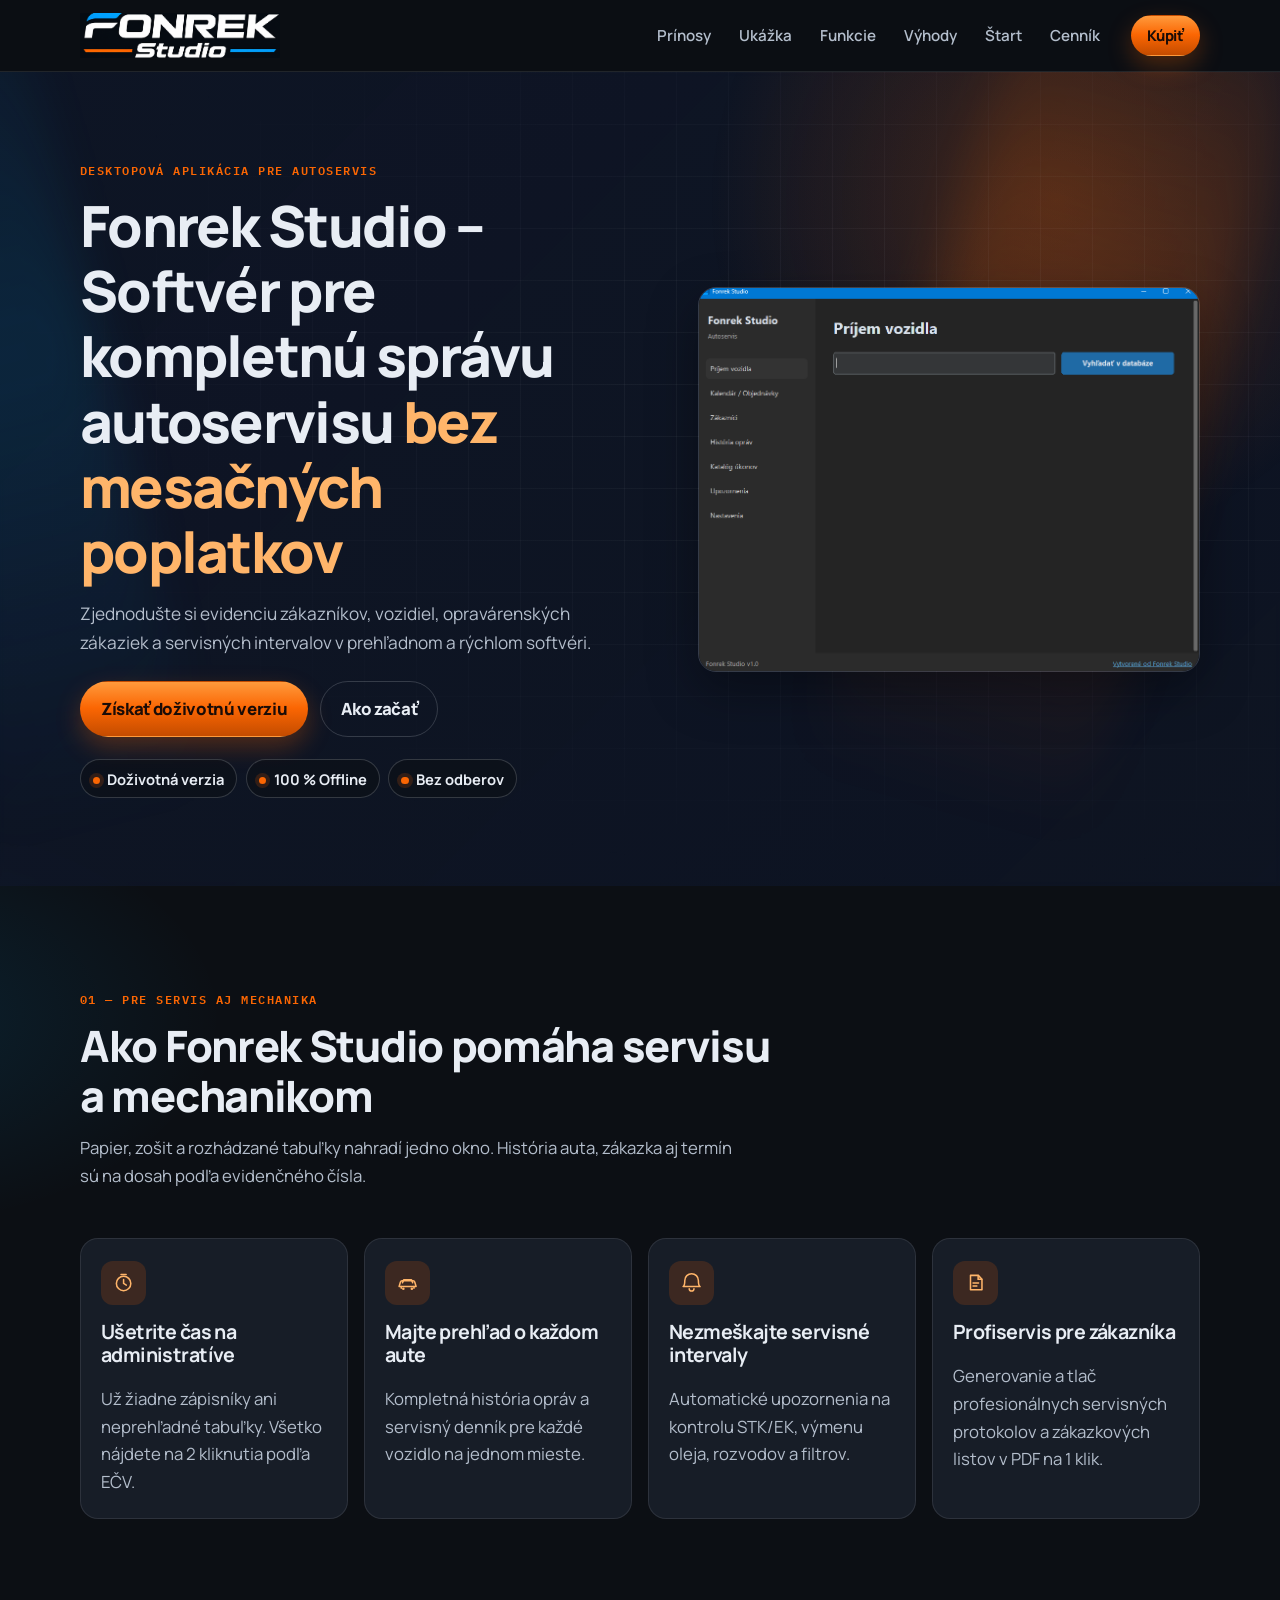
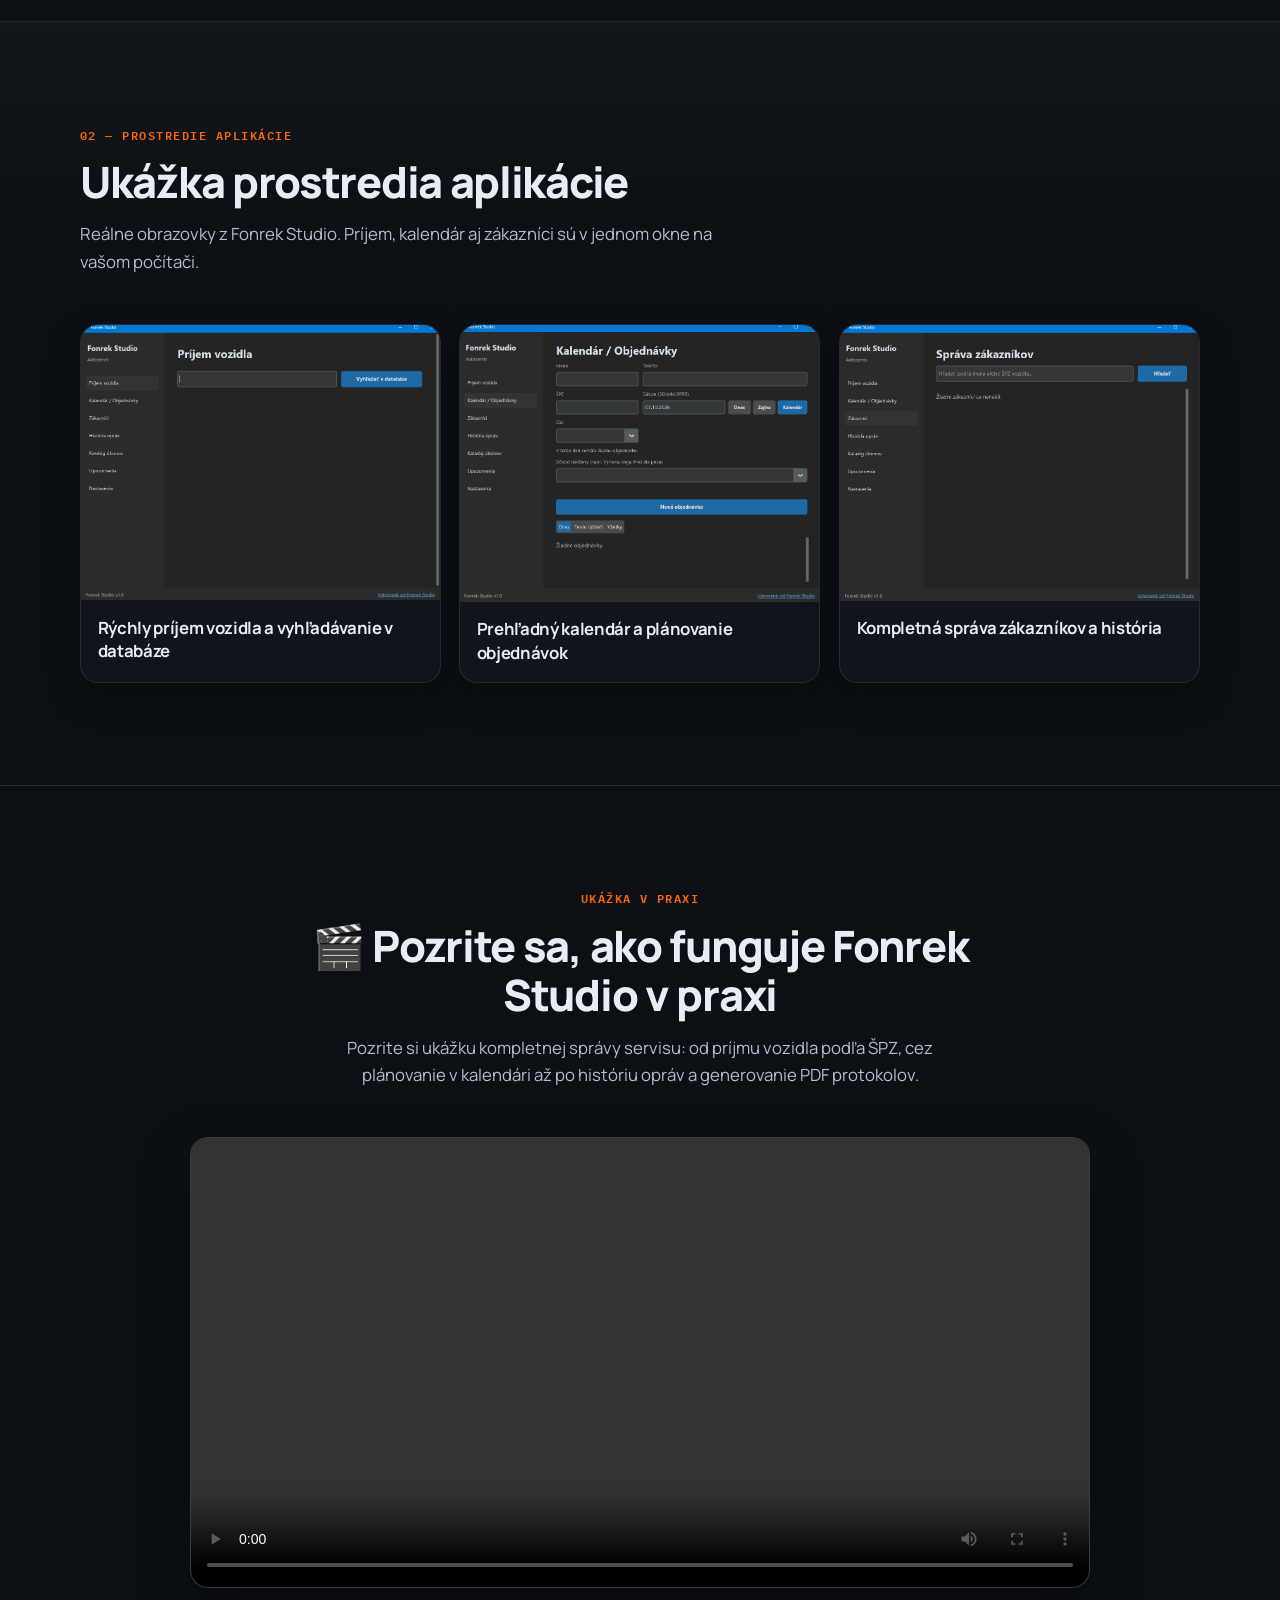
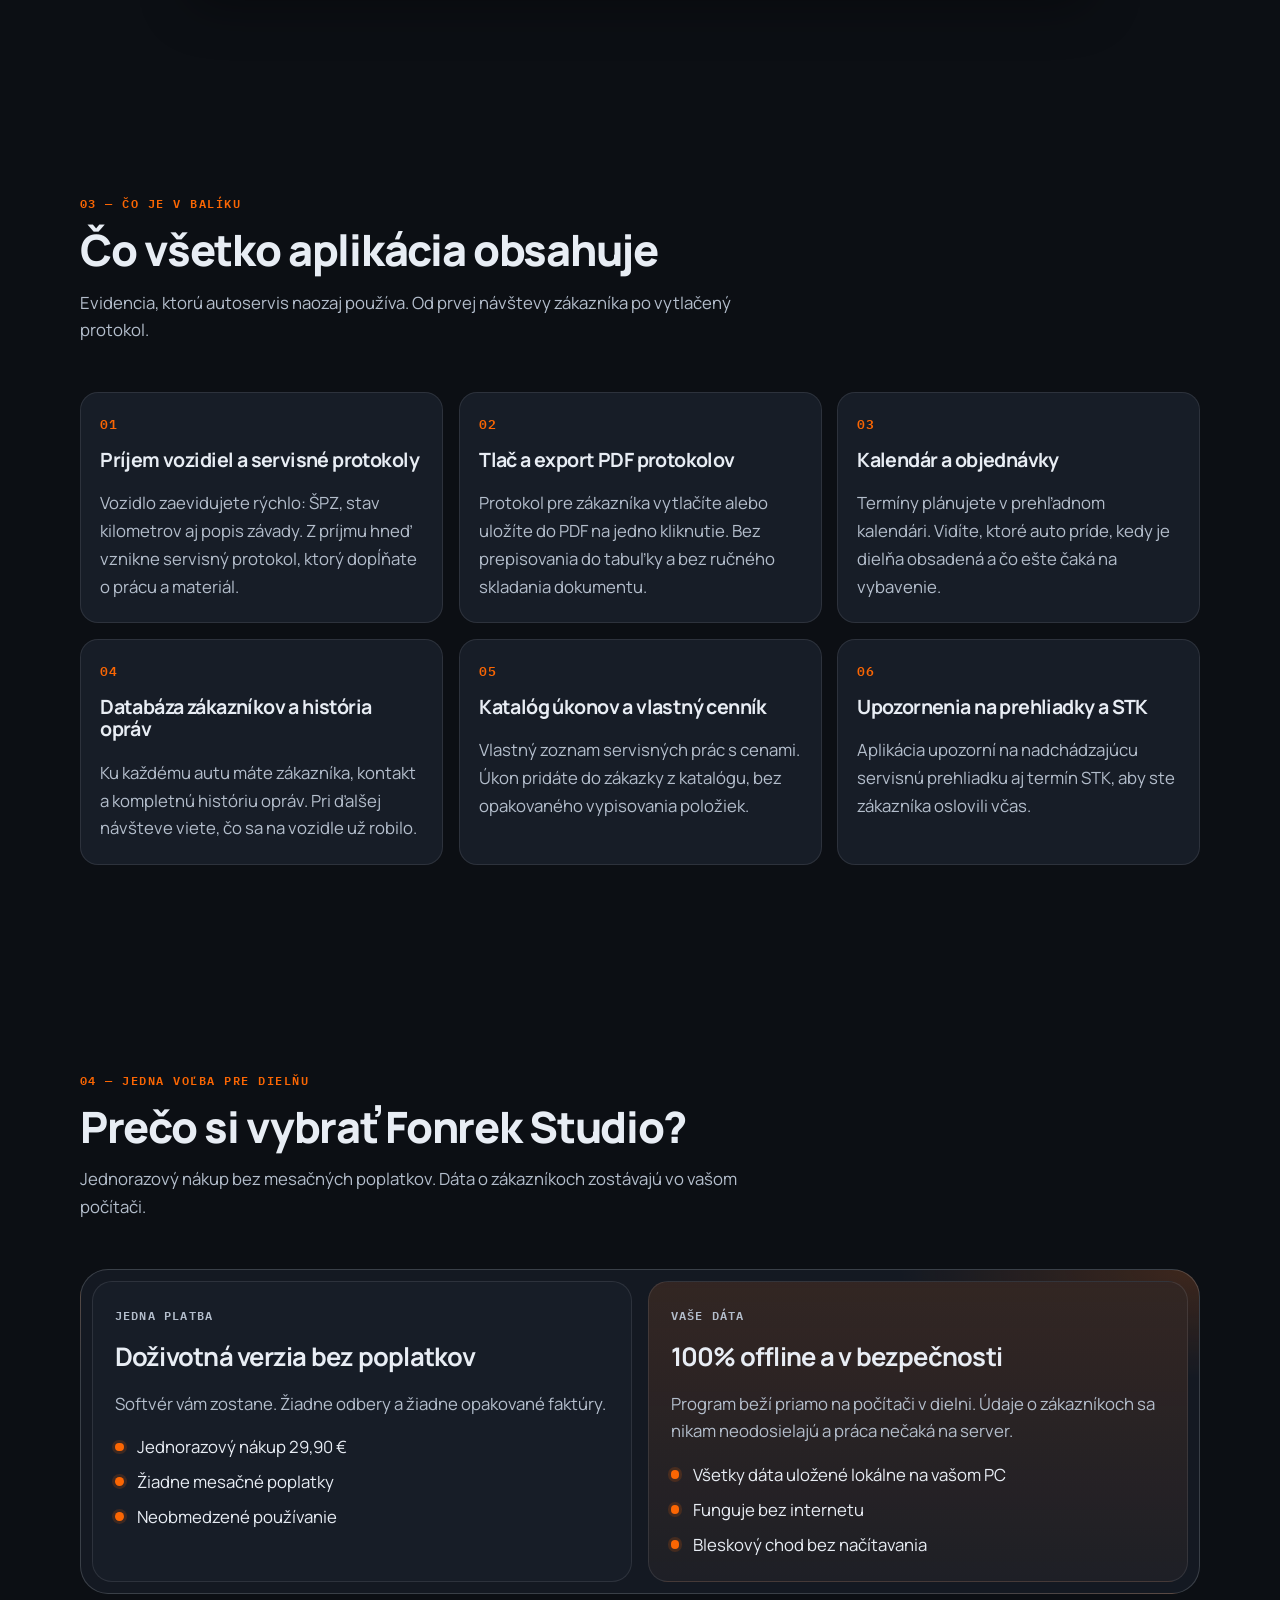
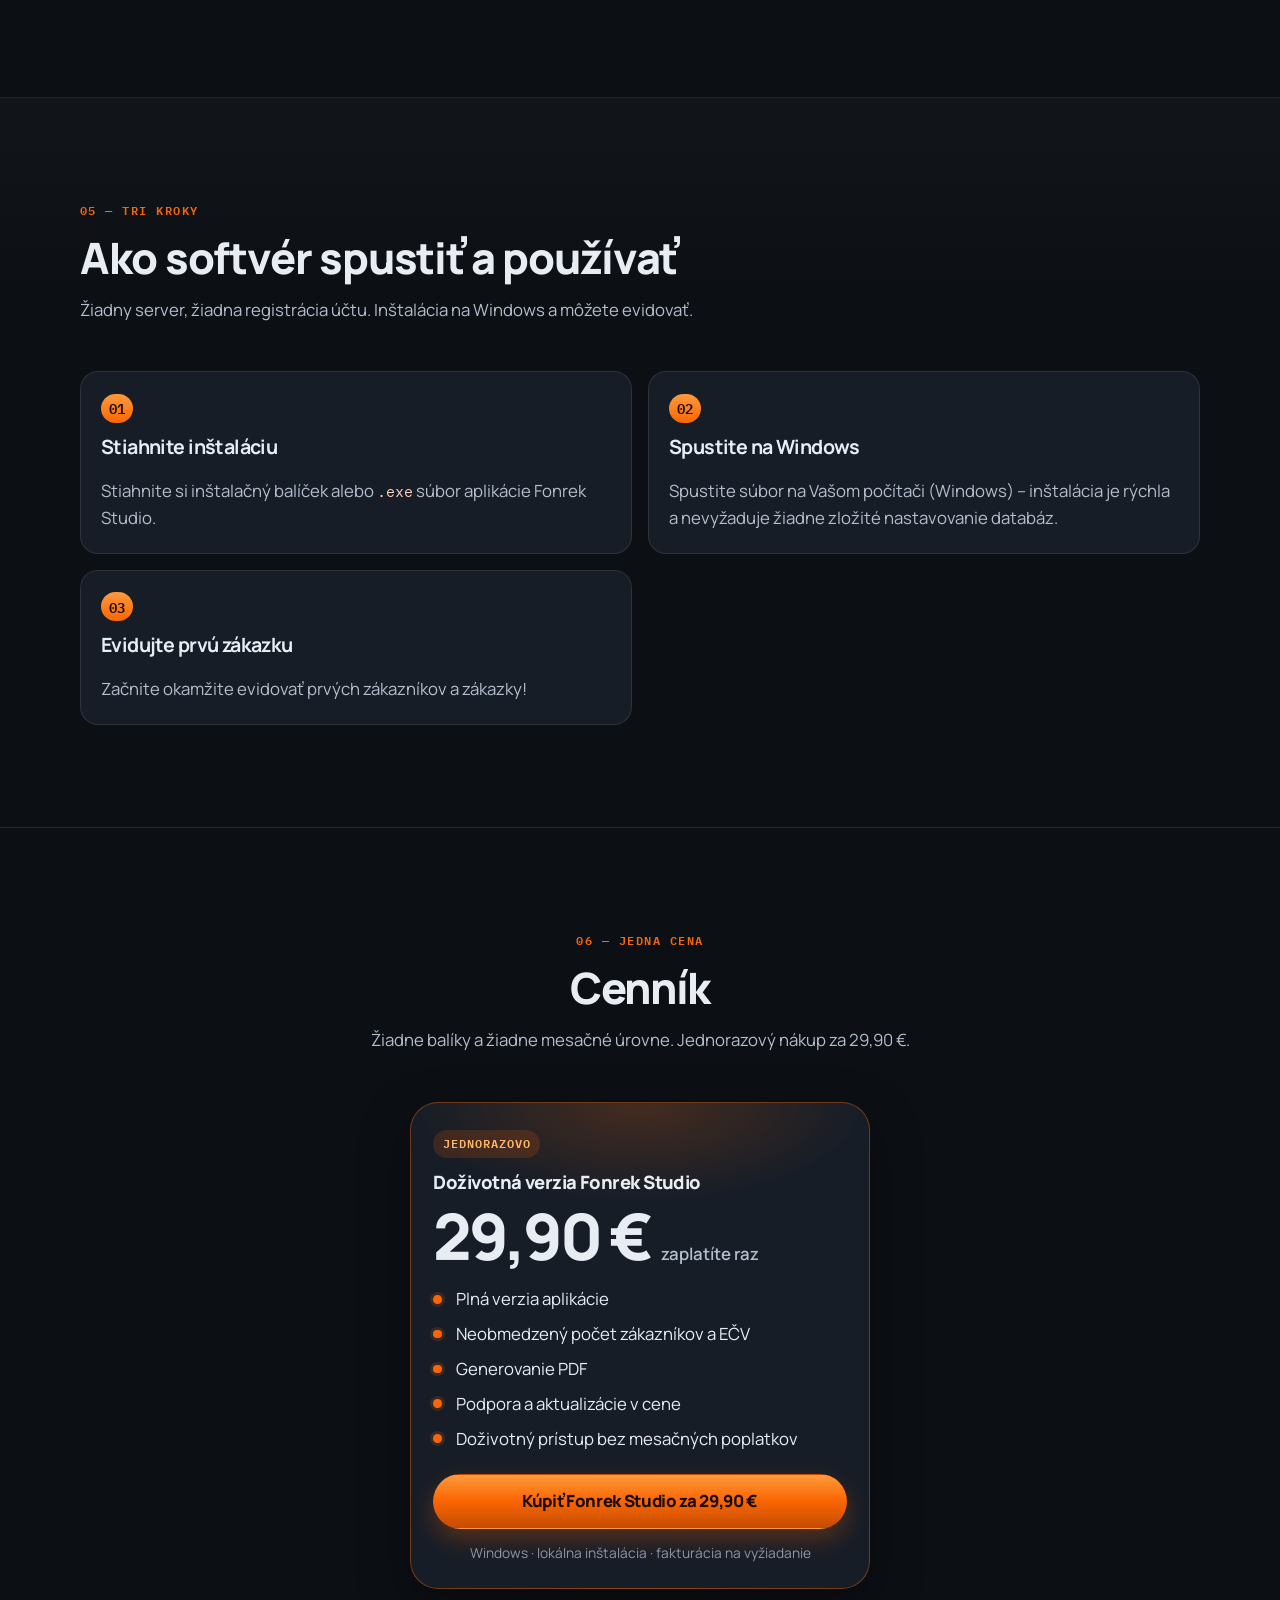
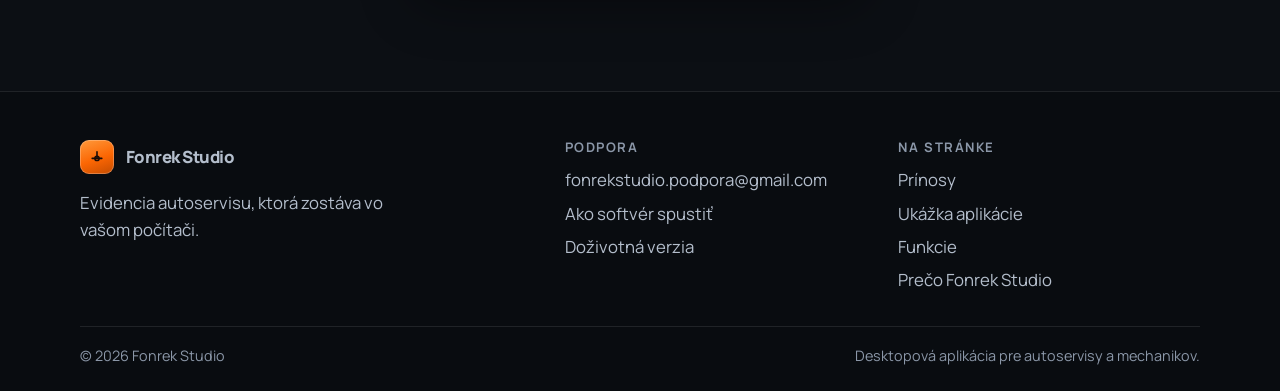
==== index.html @ 8d3af5c5 "Correct the capital letter in the live Stripe payment link. Co-authored-by: Cursor <cursoragent@curs" ====
<!DOCTYPE html>
<html lang="sk">
  <head>
    <meta charset="UTF-8" />
    <meta name="viewport" content="width=device-width, initial-scale=1" />
    <title>Fonrek Studio – Softvér pre autoservisy</title>
    <meta
      name="description"
      content="Fonrek Studio je offline desktopová aplikácia pre autoservisy. Evidencia zákazníkov, vozidiel, zákaziek a servisných intervalov. Jednorazový nákup, žiadne mesačné poplatky."
    />
    <meta name="theme-color" content="#0c0f14" />
    <link rel="preconnect" href="https://fonts.googleapis.com" />
    <link rel="preconnect" href="https://fonts.gstatic.com" crossorigin />
    <link
      href="https://fonts.googleapis.com/css2?family=IBM+Plex+Mono:wght@500;600&family=Manrope:wght@400;500;600;700;800&display=swap"
      rel="stylesheet"
    />
    <link rel="stylesheet" href="styles.css" />
    <link
      rel="icon"
      href="data:image/svg+xml,%3Csvg xmlns='http://www.w3.org/2000/svg' viewBox='0 0 32 32'%3E%3Crect width='32' height='32' rx='8' fill='%23f15a24'/%3E%3Cpath d='M9 17.5h14M16 8v13' stroke='%23110b08' stroke-width='2.4' stroke-linecap='round'/%3E%3Ccircle cx='16' cy='17.5' r='3.2' fill='none' stroke='%23110b08' stroke-width='2.2'/%3E%3C/svg%3E"
    />
  </head>
  <body>
    <a class="skip-link" href="#obsah">Preskočiť na obsah</a>

    <header class="site-header">
      <div class="container header-bar">
        <a class="logo" href="#">
          <img src="img/logo.png" alt="Fonrek Studio" />
        </a>

        <input class="menu-toggle" type="checkbox" id="menu-toggle" />
        <label class="menu-btn" for="menu-toggle">
          <span class="sr-only">Otvoriť menu</span>
          <span></span>
          <span></span>
          <span></span>
        </label>

        <nav class="nav" aria-label="Hlavná navigácia">
          <ul>
            <li><a href="#prinosy">Prínosy</a></li>
            <li><a href="#ukazka">Ukážka</a></li>
            <li><a href="#funkcie">Funkcie</a></li>
            <li><a href="#preco">Výhody</a></li>
            <li><a href="#start">Štart</a></li>
            <li><a href="#cennik">Cenník</a></li>
          </ul>
          <a class="btn btn-small" href="#cennik">Kúpiť</a>
        </nav>
      </div>
    </header>

    <main id="obsah">
      <section class="hero" id="uvod" aria-labelledby="hero-title">
        <div class="hero-media" aria-hidden="true">
          <video autoplay muted loop playsinline preload="auto">
            <source src="img/dielna-video.mp4" type="video/mp4" />
          </video>
        </div>
        <div class="hero-fx" aria-hidden="true">
          <span class="hero-pulse"></span>
          <span class="hero-beam hero-beam-a"></span>
          <span class="hero-beam hero-beam-b"></span>
          <span class="spark"></span>
          <span class="spark"></span>
          <span class="spark"></span>
          <span class="spark"></span>
          <span class="spark"></span>
          <span class="spark"></span>
        </div>
        <div class="container hero-grid">
          <div class="hero-copy">
            <p class="eyebrow">Desktopová aplikácia pre autoservis</p>
            <h1 id="hero-title">
              Fonrek Studio – Softvér pre kompletnú správu autoservisu
              <span>bez mesačných poplatkov</span>
            </h1>
            <p class="lede">
              Zjednodušte si evidenciu zákazníkov, vozidiel, opravárenských zákaziek a
              servisných intervalov v prehľadnom a rýchlom softvéri.
            </p>
            <div class="hero-actions">
              <a class="btn" href="#cennik">Získať doživotnú verziu</a>
              <a class="btn btn-ghost" href="#start">Ako začať</a>
            </div>
            <ul class="pills">
              <li>Doživotná verzia</li>
              <li>100 % Offline</li>
              <li>Bez odberov</li>
            </ul>
          </div>

          <figure class="hero-shot js-shot">
            <img
              src="img/prijem vozidla.png"
              alt="Obrazovka Príjem vozidla v aplikácii Fonrek Studio"
            />
          </figure>
        </div>
      </section>

      <section class="section" id="prinosy" aria-labelledby="benefits-title">
        <div class="container">
          <header class="section-head">
            <p class="eyebrow">01 — Pre servis aj mechanika</p>
            <h2 id="benefits-title">Ako Fonrek Studio pomáha servisu a mechanikom</h2>
            <p class="lede">
              Papier, zošit a rozhádzané tabuľky nahradí jedno okno. História auta,
              zákazka aj termín sú na dosah podľa evidenčného čísla.
            </p>
          </header>

          <div class="card-grid card-grid-4">
            <article class="card">
              <span class="icon" aria-hidden="true">
                <svg viewBox="0 0 32 32">
                  <circle cx="16" cy="17" r="8.5" fill="none" stroke="currentColor" stroke-width="1.8" />
                  <path d="M16 12.5V17l3.2 2" fill="none" stroke="currentColor" stroke-width="1.8" stroke-linecap="round" />
                  <path d="M13 6.5h6" fill="none" stroke="currentColor" stroke-width="1.8" stroke-linecap="round" />
                </svg>
              </span>
              <h3>Ušetrite čas na administratíve</h3>
              <p>Už žiadne zápisníky ani neprehľadné tabuľky. Všetko nájdete na 2 kliknutia podľa EČV.</p>
            </article>

            <article class="card">
              <span class="icon" aria-hidden="true">
                <svg viewBox="0 0 32 32">
                  <path d="M6 20.5h20l-1.6-5.2a2 2 0 0 0-1.9-1.4H9.5a2 2 0 0 0-1.9 1.4L6 20.5Z" fill="none" stroke="currentColor" stroke-width="1.8" stroke-linejoin="round" />
                  <path d="M8.5 20.5v2.2M23.5 20.5v2.2M10 16.2l1.4-3.4h9.2l1.4 3.4" fill="none" stroke="currentColor" stroke-width="1.8" stroke-linecap="round" stroke-linejoin="round" />
                  <circle cx="11" cy="23.2" r="1.5" fill="currentColor" />
                  <circle cx="21" cy="23.2" r="1.5" fill="currentColor" />
                </svg>
              </span>
              <h3>Majte prehľad o každom aute</h3>
              <p>Kompletná história opráv a servisný denník pre každé vozidlo na jednom mieste.</p>
            </article>

            <article class="card">
              <span class="icon" aria-hidden="true">
                <svg viewBox="0 0 32 32">
                  <path d="M8 13.5a8 8 0 0 1 16 0c0 6 2 7.2 2 7.2H6s2-1.2 2-7.2Z" fill="none" stroke="currentColor" stroke-width="1.8" stroke-linejoin="round" />
                  <path d="M13.2 23.2a2.8 2.8 0 0 0 5.6 0" fill="none" stroke="currentColor" stroke-width="1.8" stroke-linecap="round" />
                </svg>
              </span>
              <h3>Nezmeškajte servisné intervaly</h3>
              <p>Automatické upozornenia na kontrolu STK/EK, výmenu oleja, rozvodov a filtrov.</p>
            </article>

            <article class="card">
              <span class="icon" aria-hidden="true">
                <svg viewBox="0 0 32 32">
                  <path d="M10 7.5h9.2L23.5 12v12.5h-13.5V7.5Z" fill="none" stroke="currentColor" stroke-width="1.8" stroke-linejoin="round" />
                  <path d="M19 7.8V12h4.2M13 16.5h6.5M13 20h4.5" fill="none" stroke="currentColor" stroke-width="1.8" stroke-linecap="round" />
                </svg>
              </span>
              <h3>Profiservis pre zákazníka</h3>
              <p>Generovanie a tlač profesionálnych servisných protokolov a zákazkových listov v PDF na 1 klik.</p>
            </article>
          </div>
        </div>
      </section>

      <section class="section section-alt" id="ukazka" aria-labelledby="showcase-title">
        <div class="container">
          <header class="section-head">
            <p class="eyebrow">02 — Prostredie aplikácie</p>
            <h2 id="showcase-title">Ukážka prostredia aplikácie</h2>
            <p class="lede">
              Reálne obrazovky z Fonrek Studio. Príjem, kalendár aj zákazníci sú v jednom
              okne na vašom počítači.
            </p>
          </header>

          <div class="showcase">
            <figure class="js-shot">
              <img
                src="img/prijem vozidla.png"
                alt="Obrazovka príjmu vozidla s vyhľadávaním v databáze"
              />
              <figcaption>Rýchly príjem vozidla a vyhľadávanie v databáze</figcaption>
            </figure>
            <figure class="js-shot">
              <img
                src="img/kalendar a objednavky.png"
                alt="Obrazovka kalendára a objednávok v aplikácii Fonrek Studio"
              />
              <figcaption>Prehľadný kalendár a plánovanie objednávok</figcaption>
            </figure>
            <figure class="js-shot">
              <img
                src="img/zakaznici.png"
                alt="Obrazovka správy zákazníkov v aplikácii Fonrek Studio"
              />
              <figcaption>Kompletná správa zákazníkov a história</figcaption>
            </figure>
          </div>
        </div>
      </section>

      <section class="section demo-section" id="video-ukazka" aria-labelledby="demo-title">
        <div class="container">
          <header class="section-head">
            <p class="eyebrow">Ukážka v praxi</p>
            <h2 id="demo-title">🎬 Pozrite sa, ako funguje Fonrek Studio v praxi</h2>
            <p class="lede">
              Pozrite si ukážku kompletnej správy servisu: od príjmu vozidla podľa ŠPZ,
              cez plánovanie v kalendári až po históriu opráv a generovanie PDF protokolov.
            </p>
          </header>

          <div class="demo-video">
            <video controls preload="metadata" playsinline>
              <source src="ukazka-aplikacie.mp4" type="video/mp4" />
            </video>
          </div>
        </div>
      </section>

      <section class="section" id="funkcie" aria-labelledby="features-title">
        <div class="container">
          <header class="section-head">
            <p class="eyebrow">03 — Čo je v balíku</p>
            <h2 id="features-title">Čo všetko aplikácia obsahuje</h2>
            <p class="lede">
              Evidencia, ktorú autoservis naozaj používa. Od prvej návštevy zákazníka
              po vytlačený protokol.
            </p>
          </header>

          <div class="card-grid card-grid-3">
            <article class="feature">
              <span class="feature-index">01</span>
              <h3>Príjem vozidiel a servisné protokoly</h3>
              <p>
                Vozidlo zaevidujete rýchlo: ŠPZ, stav kilometrov aj popis závady.
                Z príjmu hneď vznikne servisný protokol, ktorý dopĺňate o prácu a materiál.
              </p>
            </article>
            <article class="feature">
              <span class="feature-index">02</span>
              <h3>Tlač a export PDF protokolov</h3>
              <p>
                Protokol pre zákazníka vytlačíte alebo uložíte do PDF na jedno kliknutie.
                Bez prepisovania do tabuľky a bez ručného skladania dokumentu.
              </p>
            </article>
            <article class="feature">
              <span class="feature-index">03</span>
              <h3>Kalendár a objednávky</h3>
              <p>
                Termíny plánujete v prehľadnom kalendári. Vidíte, ktoré auto príde,
                kedy je dielňa obsadená a čo ešte čaká na vybavenie.
              </p>
            </article>
            <article class="feature">
              <span class="feature-index">04</span>
              <h3>Databáza zákazníkov a história opráv</h3>
              <p>
                Ku každému autu máte zákazníka, kontakt a kompletnú históriu opráv.
                Pri ďalšej návšteve viete, čo sa na vozidle už robilo.
              </p>
            </article>
            <article class="feature">
              <span class="feature-index">05</span>
              <h3>Katalóg úkonov a vlastný cenník</h3>
              <p>
                Vlastný zoznam servisných prác s cenami. Úkon pridáte do zákazky
                z katalógu, bez opakovaného vypisovania položiek.
              </p>
            </article>
            <article class="feature">
              <span class="feature-index">06</span>
              <h3>Upozornenia na prehliadky a STK</h3>
              <p>
                Aplikácia upozorní na nadchádzajúcu servisnú prehliadku aj termín STK,
                aby ste zákazníka oslovili včas.
              </p>
            </article>
          </div>
        </div>
      </section>

      <section class="section" id="preco" aria-labelledby="why-title">
        <div class="container">
          <header class="section-head">
            <p class="eyebrow">04 — Jedna voľba pre dielňu</p>
            <h2 id="why-title">Prečo si vybrať Fonrek Studio?</h2>
            <p class="lede">
              Jednorazový nákup bez mesačných poplatkov. Dáta o zákazníkoch zostávajú
              vo vašom počítači.
            </p>
          </header>

          <div class="license-panel">
            <article class="license-card">
              <p class="license-kicker">Jedna platba</p>
              <h3>Doživotná verzia bez poplatkov</h3>
              <p>Softvér vám zostane. Žiadne odbery a žiadne opakované faktúry.</p>
              <ul>
                <li>Jednorazový nákup 29,90 €</li>
                <li>Žiadne mesačné poplatky</li>
                <li>Neobmedzené používanie</li>
              </ul>
            </article>
            <article class="license-card license-card-accent">
              <p class="license-kicker">Vaše dáta</p>
              <h3>100% offline a v bezpečnosti</h3>
              <p>
                Program beží priamo na počítači v dielni. Údaje o zákazníkoch sa nikam
                neodosielajú a práca nečaká na server.
              </p>
              <ul>
                <li>Všetky dáta uložené lokálne na vašom PC</li>
                <li>Funguje bez internetu</li>
                <li>Bleskový chod bez načítavania</li>
              </ul>
            </article>
          </div>
        </div>
      </section>

      <section class="section section-alt" id="start" aria-labelledby="start-title">
        <div class="container">
          <header class="section-head">
            <p class="eyebrow">05 — Tri kroky</p>
            <h2 id="start-title">Ako softvér spustiť a používať</h2>
            <p class="lede">
              Žiadny server, žiadna registrácia účtu. Inštalácia na Windows a môžete evidovať.
            </p>
          </header>

          <ol class="steps">
            <li>
              <h3>Stiahnite inštaláciu</h3>
              <p>Stiahnite si inštalačný balíček alebo <code>.exe</code> súbor aplikácie Fonrek Studio.</p>
            </li>
            <li>
              <h3>Spustite na Windows</h3>
              <p>
                Spustite súbor na Vašom počítači (Windows) – inštalácia je rýchla a nevyžaduje
                žiadne zložité nastavovanie databáz.
              </p>
            </li>
            <li>
              <h3>Evidujte prvú zákazku</h3>
              <p>Začnite okamžite evidovať prvých zákazníkov a zákazky!</p>
            </li>
          </ol>
        </div>
      </section>

      <section class="section" id="cennik" aria-labelledby="pricing-title">
        <div class="container pricing-wrap">
          <header class="section-head">
            <p class="eyebrow">06 — Jedna cena</p>
            <h2 id="pricing-title">Cenník</h2>
            <p class="lede">Žiadne balíky a žiadne mesačné úrovne. Jednorazový nákup za 29,90 €.</p>
          </header>

          <article class="price-card">
            <p class="price-flag">Jednorazovo</p>
            <h3>Doživotná verzia Fonrek Studio</h3>
            <p class="price">
              <span class="price-value">29,90 €</span>
              <span class="price-note">zaplatíte raz</span>
            </p>
            <ul class="price-list">
              <li>Plná verzia aplikácie</li>
              <li>Neobmedzený počet zákazníkov a EČV</li>
              <li>Generovanie PDF</li>
              <li>Podpora a aktualizácie v cene</li>
              <li>Doživotný prístup bez mesačných poplatkov</li>
            </ul>
            <a class="btn btn-block" href="https://buy.stripe.com/7sY6oI6Vjed95FZce8bII00" target="_blank" rel="noopener noreferrer">
              Kúpiť Fonrek Studio za 29,90 €
            </a>
            <p class="price-foot">Windows · lokálna inštalácia · fakturácia na vyžiadanie</p>
          </article>
        </div>
      </section>
    </main>

    <footer class="site-footer">
      <div class="container footer-grid">
        <div class="footer-brand">
          <a class="logo" href="#uvod">
            <span class="logo-mark" aria-hidden="true">
              <svg viewBox="0 0 32 32" width="22" height="22">
                <path d="M9 18h14M16 8.5V18" fill="none" stroke="currentColor" stroke-width="2.3" stroke-linecap="round" />
                <circle cx="16" cy="18" r="3.1" fill="none" stroke="currentColor" stroke-width="2.2" />
              </svg>
            </span>
            <span>Fonrek Studio</span>
          </a>
          <p>Evidencia autoservisu, ktorá zostáva vo vašom počítači.</p>
        </div>

        <div id="kontakt">
          <h2>Podpora</h2>
          <ul>
            <li>
              <a href="mailto:fonrekstudio.podpora@gmail.com">fonrekstudio.podpora@gmail.com</a>
            </li>
            <li><a href="#start">Ako softvér spustiť</a></li>
            <li><a href="#cennik">Doživotná verzia</a></li>
          </ul>
        </div>

        <div>
          <h2>Na stránke</h2>
          <ul>
            <li><a href="#prinosy">Prínosy</a></li>
            <li><a href="#ukazka">Ukážka aplikácie</a></li>
            <li><a href="#funkcie">Funkcie</a></li>
            <li><a href="#preco">Prečo Fonrek Studio</a></li>
          </ul>
        </div>
      </div>
      <div class="container footer-bottom">
        <p>© 2026 Fonrek Studio</p>
        <p>Desktopová aplikácia pre autoservisy a mechanikov.</p>
      </div>
    </footer>

    <dialog class="lightbox" id="lightbox" aria-label="Zväčšená ukážka aplikácie">
      <button class="lightbox-close" type="button" aria-label="Zavrieť">&times;</button>
      <img alt="" />
      <p class="lightbox-caption"></p>
    </dialog>

    <script>
      const menuToggle = document.querySelector("#menu-toggle");
      document.querySelectorAll(".nav a").forEach((link) => {
        link.addEventListener("click", () => {
          menuToggle.checked = false;
        });
      });

      const motionOk = window.matchMedia("(prefers-reduced-motion: no-preference)").matches;
      const heroVideo = document.querySelector(".hero-media video");
      if (heroVideo && !motionOk) {
        heroVideo.removeAttribute("autoplay");
        heroVideo.pause();
      }
      const lightbox = document.querySelector("#lightbox");
      const lightboxImg = lightbox.querySelector("img");
      const lightboxCaption = lightbox.querySelector(".lightbox-caption");

      const openLightbox = (figure) => {
        const img = figure.querySelector("img");
        const caption = figure.querySelector("figcaption");
        lightboxImg.src = img.currentSrc || img.src;
        lightboxImg.alt = img.alt;
        const text = caption ? caption.textContent.trim() : img.alt;
        lightboxCaption.textContent = text;
        lightboxCaption.hidden = !text;
        lightbox.showModal();
      };

      document.querySelectorAll(".js-shot").forEach((figure) => {
        const img = figure.querySelector("img");
        const caption = figure.querySelector("figcaption");
        const label = caption ? caption.textContent.trim() : img.alt;
        figure.tabIndex = 0;
        figure.setAttribute("role", "button");
        figure.setAttribute("aria-label", `Zväčšiť: ${label}`);
        figure.addEventListener("click", () => openLightbox(figure));
        figure.addEventListener("keydown", (event) => {
          if (event.key === "Enter" || event.key === " ") {
            event.preventDefault();
            openLightbox(figure);
          }
        });
      });

      lightbox.querySelector(".lightbox-close").addEventListener("click", () => {
        lightbox.close();
      });
      lightbox.addEventListener("click", (event) => {
        if (event.target === lightbox) lightbox.close();
      });

      if (motionOk) {
        document.querySelectorAll(".card, .feature, .showcase figure, .hero-shot").forEach((el) => {
          el.addEventListener("pointermove", (event) => {
            const rect = el.getBoundingClientRect();
            const x = (event.clientX - rect.left) / rect.width - 0.5;
            const y = (event.clientY - rect.top) / rect.height - 0.5;
            el.style.setProperty("--tilt-x", `${(-y * 7).toFixed(2)}deg`);
            el.style.setProperty("--tilt-y", `${(x * 8).toFixed(2)}deg`);
          });
          el.addEventListener("pointerleave", () => {
            el.style.setProperty("--tilt-x", "0deg");
            el.style.setProperty("--tilt-y", "0deg");
          });
        });
      }
    </script>
  </body>
</html>
---- styles.css ----
:root {
  --bg: #0c0f14;
  --bg-raised: #141922;
  --bg-card: #171d27;
  --bg-card-hover: #1c2430;
  --line: rgba(232, 237, 244, 0.1);
  --line-strong: rgba(232, 237, 244, 0.18);
  --text: #e8edf4;
  --muted: #b4becc;
  --faint: #8b97a8;
  --accent: #fb6603;
  --accent-deep: #c44c00;
  --accent-soft: rgba(251, 102, 3, 0.16);
  --blue: #04acf9;
  --ok: #3dbe86;
  --shadow: 0 18px 50px rgba(0, 0, 0, 0.35);
  --radius: 18px;
  --header: 4.5rem;
  --font: "Manrope", "Segoe UI", sans-serif;
  --mono: "IBM Plex Mono", ui-monospace, monospace;
  --container: 1120px;
}

*,
*::before,
*::after {
  box-sizing: border-box;
}

html {
  scroll-behavior: smooth;
  scroll-padding-top: calc(var(--header) + 0.75rem);
}

body {
  margin: 0;
  font-family: var(--font);
  font-size: 1.05rem;
  line-height: 1.65;
  color: var(--text);
  background:
    radial-gradient(900px 480px at 100% -10%, rgba(251, 102, 3, 0.18), transparent 55%),
    radial-gradient(700px 420px at -10% 15%, rgba(4, 172, 249, 0.12), transparent 50%),
    var(--bg);
  color-scheme: dark;
}

img,
svg {
  display: block;
  max-width: 100%;
}

a {
  color: inherit;
  text-decoration-thickness: 1px;
  text-underline-offset: 0.18em;
}

p,
ul,
ol {
  margin: 0;
}

h1,
h2,
h3 {
  margin: 0;
  line-height: 1.15;
  letter-spacing: -0.03em;
}

code {
  font-family: var(--mono);
  font-size: 0.92em;
  color: #ffd0bf;
}

::selection {
  background: var(--accent);
  color: #1a0c07;
}

.skip-link {
  position: absolute;
  left: 1rem;
  top: -4rem;
  z-index: 40;
  padding: 0.6rem 0.9rem;
  border-radius: 8px;
  background: var(--accent);
  color: #1a0c07;
  font-weight: 700;
}

.skip-link:focus {
  top: 0.75rem;
}

.sr-only {
  position: absolute;
  width: 1px;
  height: 1px;
  padding: 0;
  margin: -1px;
  overflow: hidden;
  clip: rect(0, 0, 0, 0);
  white-space: nowrap;
  border: 0;
}

.container {
  width: min(var(--container), calc(100% - 2rem));
  margin-inline: auto;
}

.eyebrow {
  margin-bottom: 0.75rem;
  color: var(--accent);
  font-family: var(--mono);
  font-size: 0.78rem;
  font-weight: 600;
  letter-spacing: 0.12em;
  text-transform: uppercase;
}

.lede {
  max-width: 42rem;
  color: var(--muted);
}

.section {
  padding: clamp(4.25rem, 8vw, 6.5rem) 0;
}

.section-alt {
  background: linear-gradient(180deg, rgba(255, 255, 255, 0.025), transparent 28%);
  border-block: 1px solid var(--line);
}

.section-head {
  max-width: 44rem;
  margin-bottom: clamp(2rem, 4vw, 3rem);
}

.section-head h1,
.section-head h2 {
  margin-bottom: 0.85rem;
  font-size: clamp(1.85rem, 3.4vw, 2.7rem);
  font-weight: 800;
}

.site-header {
  position: sticky;
  top: 0;
  z-index: 30;
  height: var(--header);
  background: rgba(12, 15, 20, 0.82);
  border-bottom: 1px solid var(--line);
  backdrop-filter: blur(16px);
}

.header-bar {
  display: flex;
  align-items: center;
  justify-content: space-between;
  height: 100%;
  gap: 1rem;
}

.logo {
  display: inline-flex;
  align-items: center;
  gap: 0.7rem;
  color: var(--text);
  font-weight: 800;
  letter-spacing: -0.03em;
  text-decoration: none;
}

header .logo {
  position: relative;
  display: block;
  height: 45px;
  width: 200px;
  overflow: hidden;
  flex: none;
}

header .logo img {
  position: absolute;
  height: 242px;
  width: 242px;
  max-width: none;
  top: -152px;
  left: -21px;
}

.logo-mark {
  display: grid;
  place-items: center;
  width: 2.15rem;
  height: 2.15rem;
  border-radius: 9px;
  color: #1a0c07;
  background: linear-gradient(160deg, #ff9a3c, var(--accent) 55%, var(--accent-deep));
  box-shadow: inset 0 0 0 1px rgba(255, 255, 255, 0.25);
}

.menu-toggle,
.menu-btn {
  display: none;
}

.nav {
  display: flex;
  align-items: center;
  gap: 1.25rem;
}

.nav ul {
  display: flex;
  gap: 0.35rem;
  padding: 0;
  list-style: none;
}

.nav a {
  text-decoration: none;
}

.nav ul a {
  display: inline-block;
  padding: 0.4rem 0.7rem;
  border-radius: 999px;
  color: var(--muted);
  font-size: 0.95rem;
  font-weight: 600;
  transition: color 0.2s ease, background 0.2s ease;
}

.nav ul a:hover,
.nav ul a:focus-visible {
  color: var(--text);
  background: rgba(255, 255, 255, 0.05);
}

.btn {
  display: inline-flex;
  align-items: center;
  justify-content: center;
  gap: 0.4rem;
  min-height: 3.15rem;
  padding: 0.8rem 1.25rem;
  border: 1px solid transparent;
  border-radius: 999px;
  background: linear-gradient(180deg, #ff9a3c, var(--accent) 48%, var(--accent-deep));
  color: #1a0c07;
  font: inherit;
  font-weight: 800;
  letter-spacing: -0.02em;
  text-decoration: none;
  box-shadow: 0 10px 24px rgba(251, 102, 3, 0.28);
  transition: transform 0.2s ease, box-shadow 0.2s ease, filter 0.2s ease;
}

.btn:hover,
.btn:focus-visible {
  transform: translateY(-2px);
  filter: brightness(1.05);
  box-shadow: 0 14px 30px rgba(251, 102, 3, 0.4);
}

.btn:active {
  transform: translateY(0);
}

.btn-small {
  min-height: 2.55rem;
  padding: 0.45rem 0.95rem;
  font-size: 0.92rem;
}

.btn-ghost {
  background: transparent;
  color: var(--text);
  border-color: var(--line-strong);
  box-shadow: none;
}

.btn-ghost:hover,
.btn-ghost:focus-visible {
  background: rgba(255, 255, 255, 0.04);
  border-color: rgba(251, 102, 3, 0.55);
  box-shadow: none;
  filter: none;
}

.btn-block {
  width: 100%;
}

.download-actions {
  display: grid;
  gap: 0.65rem;
}

.hero {
  position: relative;
  padding: clamp(3.2rem, 7vw, 5.5rem) 0 clamp(3.5rem, 7vw, 5.5rem);
  overflow: hidden;
}

.hero-media {
  position: absolute;
  inset: 0;
  z-index: 0;
  overflow: hidden;
  pointer-events: none;
}

.hero-media video {
  display: block;
  width: 100%;
  height: 100%;
  object-fit: cover;
}

.hero-media::after {
  content: "";
  position: absolute;
  inset: 0;
  background: linear-gradient(135deg, rgba(15, 23, 42, 0.78) 0%, rgba(15, 23, 42, 0.65) 100%);
  backdrop-filter: blur(2px);
}

.hero::before {
  content: "";
  position: absolute;
  inset: 0;
  z-index: 2;
  background-image:
    linear-gradient(rgba(232, 237, 244, 0.045) 1px, transparent 1px),
    linear-gradient(90deg, rgba(232, 237, 244, 0.045) 1px, transparent 1px);
  background-size: 52px 52px;
  mask-image: radial-gradient(ellipse at 70% 40%, #000 20%, transparent 72%);
  pointer-events: none;
}

.hero-fx {
  position: absolute;
  inset: 0;
  z-index: 1;
  overflow: hidden;
  pointer-events: none;
}

.hero-pulse {
  position: absolute;
  width: 48rem;
  height: 48rem;
  top: -16rem;
  right: -10rem;
  background: radial-gradient(circle, rgba(251, 102, 3, 0.22), transparent 64%);
  animation: glow-pulse 9s ease-in-out infinite;
}

.hero-beam {
  position: absolute;
  top: -25%;
  width: 18rem;
  height: 150%;
  filter: blur(26px);
  opacity: 0.55;
  animation: beam-drift 16s ease-in-out infinite alternate;
}

.hero-beam-a {
  right: 8%;
  background: linear-gradient(180deg, transparent, rgba(251, 102, 3, 0.34), transparent 78%);
  transform: rotate(16deg);
}

.hero-beam-b {
  left: -6rem;
  width: 14rem;
  background: linear-gradient(180deg, transparent, rgba(4, 172, 249, 0.22), transparent 80%);
  animation-duration: 20s;
  animation-direction: alternate-reverse;
  transform: rotate(-14deg);
}

.spark {
  position: absolute;
  width: 3px;
  height: 3px;
  border-radius: 50%;
  background: #ffe1cf;
  box-shadow: 0 0 8px 2px rgba(251, 102, 3, 0.9);
  opacity: 0;
  animation: spark-rise 4.2s ease-out infinite;
}

.spark:nth-child(4) { left: 74%; bottom: 16%; --dx: 16px; }
.spark:nth-child(5) { left: 81%; bottom: 22%; --dx: -12px; animation-delay: 1.1s; animation-duration: 3.4s; }
.spark:nth-child(6) { left: 63%; bottom: 10%; --dx: 22px; animation-delay: 2.2s; }
.spark:nth-child(7) { left: 88%; bottom: 28%; --dx: 8px; animation-delay: 0.6s; animation-duration: 3.8s; }
.spark:nth-child(8) { left: 70%; bottom: 34%; --dx: -18px; animation-delay: 2.8s; }
.spark:nth-child(9) { left: 92%; bottom: 12%; --dx: 14px; animation-delay: 1.7s; animation-duration: 4.6s; }

@keyframes glow-pulse {
  0%,
  100% { opacity: 0.4; transform: scale(0.92); }
  50% { opacity: 0.9; transform: scale(1.08); }
}

@keyframes beam-drift {
  from { translate: -4% 0; }
  to { translate: 8% 3%; }
}

@keyframes spark-rise {
  0% { opacity: 0; transform: translate3d(0, 10px, 0) scale(0.7); }
  14% { opacity: 0.95; }
  100% { opacity: 0; transform: translate3d(var(--dx, 12px), -86px, 0) scale(0.25); }
}

.hero-grid {
  position: relative;
  z-index: 3;
  display: grid;
  align-items: center;
  gap: clamp(2.5rem, 5vw, 4rem);
}

.hero h1 {
  max-width: 16ch;
  margin-bottom: 1rem;
  font-size: clamp(2.15rem, 4.6vw, 3.55rem);
  font-weight: 800;
}

.hero h1 span {
  color: #ffb56a;
}

.hero-copy .lede {
  margin-bottom: 1.5rem;
  font-size: 1.08rem;
}

.hero-actions {
  display: flex;
  flex-wrap: wrap;
  gap: 0.75rem;
  margin-bottom: 1.4rem;
}

.pills {
  display: flex;
  flex-wrap: wrap;
  gap: 0.55rem;
  padding: 0;
  list-style: none;
}

.pills li {
  padding: 0.4rem 0.75rem;
  border: 1px solid var(--line-strong);
  border-radius: 999px;
  background: rgba(12, 15, 20, 0.55);
  color: var(--text);
  font-size: 0.92rem;
  font-weight: 700;
}

.pills li::before {
  content: "";
  display: inline-block;
  width: 0.45rem;
  height: 0.45rem;
  margin-right: 0.45rem;
  border-radius: 50%;
  background: var(--accent);
  box-shadow: 0 0 0 4px var(--accent-soft);
  vertical-align: 0.05em;
}

.hero-shot {
  --tilt-x: 0deg;
  --tilt-y: 0deg;
  position: relative;
  margin: 0;
  transform: perspective(1100px) rotateX(var(--tilt-x)) rotateY(var(--tilt-y));
  transition: transform 0.16s ease;
}

.hero-shot::before {
  content: "";
  position: absolute;
  inset: 14% -6% auto;
  height: 62%;
  background: radial-gradient(circle, rgba(251, 102, 3, 0.28), transparent 68%);
  filter: blur(10px);
  pointer-events: none;
}

.hero-shot img,
.showcase img {
  display: block;
  width: 100%;
  height: auto;
}

.hero-shot,
.showcase figure {
  cursor: pointer;
}

.hero-shot img {
  position: relative;
  border: 1px solid var(--line-strong);
  border-radius: 18px;
  box-shadow: var(--shadow);
  transition:
    box-shadow 0.22s ease,
    border-color 0.22s ease,
    transform 0.35s ease,
    filter 0.35s ease;
}

.hero-shot:hover img {
  border-color: rgba(251, 102, 3, 0.55);
  box-shadow: var(--shadow), 0 0 34px rgba(251, 102, 3, 0.32);
  transform: scale(1.02);
  filter: brightness(1.1);
}

.showcase {
  display: grid;
  gap: 1.15rem;
}

.showcase figure {
  --tilt-x: 0deg;
  --tilt-y: 0deg;
  margin: 0;
  overflow: hidden;
  border: 1px solid var(--line);
  border-radius: var(--radius);
  background: #10141b;
  box-shadow: 0 14px 36px rgba(0, 0, 0, 0.28);
  transform: perspective(900px) rotateX(var(--tilt-x)) rotateY(var(--tilt-y));
  transition:
    transform 0.16s ease,
    border-color 0.22s ease,
    box-shadow 0.22s ease;
}

.showcase img {
  transition: transform 0.35s ease, filter 0.35s ease;
}

.showcase figcaption {
  padding: 0.95rem 1.05rem 1.1rem;
  font-weight: 700;
  letter-spacing: -0.02em;
  line-height: 1.4;
}

.showcase figure:hover {
  border-color: rgba(251, 102, 3, 0.55);
  box-shadow:
    0 22px 48px rgba(0, 0, 0, 0.42),
    0 0 32px rgba(251, 102, 3, 0.3);
}

.showcase figure:hover img {
  transform: scale(1.035);
  filter: brightness(1.1);
}

.demo-section .section-head {
  margin-inline: auto;
  text-align: center;
}

.demo-section .lede {
  margin-inline: auto;
}

.demo-video {
  width: min(100%, 900px);
  margin-inline: auto;
}

.demo-video video {
  display: block;
  width: 100%;
  height: auto;
  border: 1px solid var(--line-strong);
  border-radius: 18px;
  background: #10141b;
  box-shadow: var(--shadow);
}

.lightbox {
  position: fixed;
  width: min(1080px, calc(100% - 2rem));
  max-height: calc(100vh - 2rem);
  margin: auto;
  padding: 0.85rem 0.85rem 1rem;
  border: 1px solid rgba(251, 102, 3, 0.35);
  border-radius: 20px;
  background: #10141b;
  color: var(--text);
  box-shadow: 0 30px 80px rgba(0, 0, 0, 0.55);
}

.lightbox::backdrop {
  background: rgba(6, 8, 12, 0.84);
  backdrop-filter: blur(8px);
}

.lightbox img {
  display: block;
  width: 100%;
  max-height: calc(100vh - 7.5rem);
  object-fit: contain;
  border-radius: 12px;
  background: #07090c;
}

.lightbox-caption {
  margin: 0.85rem 0.15rem 0.1rem;
  font-weight: 700;
  letter-spacing: -0.02em;
}

.lightbox-close {
  position: absolute;
  top: 0.55rem;
  right: 0.55rem;
  z-index: 2;
  display: grid;
  place-items: center;
  width: 2.4rem;
  height: 2.4rem;
  border: 1px solid var(--line-strong);
  border-radius: 999px;
  background: rgba(12, 15, 20, 0.92);
  color: var(--text);
  font-size: 1.45rem;
  line-height: 1;
  cursor: pointer;
}

.lightbox-close:hover {
  border-color: rgba(251, 102, 3, 0.7);
  color: #ffb56a;
}

.card-grid {
  display: grid;
  gap: 1rem;
}

.card,
.feature,
.license-card,
.price-card,
.steps li {
  border: 1px solid var(--line);
  background: var(--bg-card);
  transition:
    transform 0.16s ease,
    border-color 0.22s ease,
    background 0.22s ease,
    box-shadow 0.22s ease;
}

.card,
.feature {
  --tilt-x: 0deg;
  --tilt-y: 0deg;
  transform: perspective(900px) rotateX(var(--tilt-x)) rotateY(var(--tilt-y));
}

.card:hover,
.feature:hover,
.steps li:hover {
  border-color: rgba(251, 102, 3, 0.5);
  background: var(--bg-card-hover);
  box-shadow: var(--shadow), 0 0 28px rgba(251, 102, 3, 0.26);
}

.steps li:hover {
  transform: translateY(-4px);
}

.card {
  padding: 1.35rem 1.25rem 1.4rem;
  border-radius: var(--radius);
}

.icon {
  display: grid;
  place-items: center;
  width: 2.8rem;
  height: 2.8rem;
  margin-bottom: 1rem;
  border-radius: 12px;
  background: var(--accent-soft);
  color: #ffb56a;
}

.icon svg {
  width: 1.7rem;
  height: 1.7rem;
}

.card h3,
.feature h3,
.steps h3,
.license-card h3,
.price-card .lede {
  margin: 0.35rem 0 1.15rem;
}

.price-card h2,
.price-card h3 {
  margin-bottom: 0.45rem;
  font-size: 1.15rem;
  font-weight: 800;
}

.card p,
.feature p,
.license-card p,
.steps p {
  color: var(--muted);
}

.feature {
  position: relative;
  padding: 1.3rem 1.2rem 1.35rem;
  border-radius: var(--radius);
  overflow: hidden;
}

.feature-index {
  display: block;
  margin-bottom: 0.85rem;
  color: var(--accent);
  font-family: var(--mono);
  font-size: 0.8rem;
  font-weight: 600;
  letter-spacing: 0.08em;
}

.license-panel {
  display: grid;
  gap: 1rem;
  padding: 0.7rem;
  border: 1px solid var(--line-strong);
  border-radius: 28px;
  background:
    radial-gradient(500px 180px at 100% 0%, rgba(251, 102, 3, 0.18), transparent 60%),
    var(--bg-raised);
}

.license-card {
  padding: 1.5rem 1.35rem 1.4rem;
  border-radius: 20px;
}

.license-card-accent {
  background:
    linear-gradient(180deg, rgba(251, 102, 3, 0.12), rgba(251, 102, 3, 0.03)),
    var(--bg-card);
}

.license-kicker {
  margin-bottom: 0.55rem;
  color: #ffb56a;
  font-family: var(--mono);
  font-size: 0.75rem;
  font-weight: 600;
  letter-spacing: 0.1em;
  text-transform: uppercase;
}

.license-card h3 {
  font-size: clamp(1.45rem, 2vw, 1.85rem);
}

.license-card > p {
  margin-bottom: 1rem;
}

.license-card ul,
.price-list {
  padding: 0;
  list-style: none;
}

.license-card li,
.price-list li {
  position: relative;
  padding-left: 1.4rem;
  margin-top: 0.45rem;
  color: var(--text);
}

.license-card li::before,
.price-list li::before {
  content: "";
  position: absolute;
  left: 0;
  top: 0.55em;
  width: 0.55rem;
  height: 0.55rem;
  border-radius: 50%;
  background: var(--accent);
  box-shadow: 0 0 0 3px var(--accent-soft);
}

.steps {
  display: grid;
  gap: 1rem;
  margin: 0;
  padding: 0;
  list-style: none;
  counter-reset: step;
}

.steps li {
  position: relative;
  padding: 1.35rem 1.25rem 1.3rem 1.25rem;
  border-radius: var(--radius);
}

.steps li::before {
  content: counter(step, decimal-leading-zero);
  counter-increment: step;
  display: block;
  margin-bottom: 0.8rem;
  color: #1a0c07;
  font-family: var(--mono);
  font-size: 0.85rem;
  font-weight: 600;
  width: fit-content;
  padding: 0.2rem 0.5rem;
  border-radius: 999px;
  background: linear-gradient(180deg, #ff9a3c, var(--accent));
}

.pricing-wrap {
  display: grid;
  justify-items: center;
}

.pricing-wrap .section-head {
  text-align: center;
}

.pricing-wrap .lede {
  margin-inline: auto;
}

.price-card {
  position: relative;
  width: min(100%, 460px);
  padding: 1.7rem 1.4rem 1.4rem;
  border-radius: 28px;
  border-color: rgba(251, 102, 3, 0.4);
  background:
    radial-gradient(320px 140px at 50% 0%, rgba(251, 102, 3, 0.2), transparent 70%),
    var(--bg-card);
  box-shadow: var(--shadow);
}

.price-card:hover {
  transform: translateY(-4px);
  border-color: rgba(251, 102, 3, 0.7);
}

.price-flag {
  width: fit-content;
  margin-bottom: 0.9rem;
  padding: 0.25rem 0.6rem;
  border-radius: 999px;
  background: var(--accent-soft);
  color: #ffb56a;
  font-family: var(--mono);
  font-size: 0.75rem;
  font-weight: 600;
  letter-spacing: 0.08em;
  text-transform: uppercase;
}

.price {
  display: flex;
  align-items: baseline;
  gap: 0.7rem;
  margin: 0.8rem 0 1.1rem;
}

.price-value {
  font-size: clamp(3rem, 7vw, 4rem);
  font-weight: 800;
  letter-spacing: -0.05em;
  line-height: 0.95;
}

.price-note {
  color: var(--muted);
  font-weight: 600;
}

.price-list {
  margin-bottom: 1.3rem;
}

.price-foot {
  margin-top: 0.85rem;
  color: var(--faint);
  font-size: 0.86rem;
  text-align: center;
}

.install-note {
  display: flex;
  align-items: flex-start;
  gap: 0.8rem;
  width: min(100%, 460px);
  margin-top: 1rem;
  padding: 0.9rem 1rem;
  border: 1px solid rgba(251, 102, 3, 0.28);
  border-radius: 16px;
  background: rgba(251, 102, 3, 0.08);
  color: var(--muted);
  font-size: 0.92rem;
  line-height: 1.5;
}

.install-note p {
  margin: 0;
}

.install-note strong {
  color: var(--text);
  font-weight: 700;
}

.install-note-icon {
  display: grid;
  place-items: center;
  flex: none;
  width: 2.1rem;
  height: 2.1rem;
  margin-top: 0.1rem;
  border-radius: 10px;
  background: var(--accent-soft);
  color: #ffb56a;
}

.install-guide {
  width: min(100%, 460px);
  margin-top: 1rem;
  padding: 1.05rem 1.1rem 1.15rem;
  border: 1px solid rgba(251, 102, 3, 0.28);
  border-radius: 16px;
  background: rgba(251, 102, 3, 0.08);
  color: var(--muted);
}

.install-guide-head {
  display: flex;
  align-items: flex-start;
  gap: 0.8rem;
  margin-bottom: 0.9rem;
}

.install-guide h2 {
  margin-top: 0.2rem;
  font-size: 1.05rem;
  line-height: 1.3;
  letter-spacing: -0.02em;
}

.install-guide ol {
  margin: 0;
  padding: 0;
  list-style: none;
  counter-reset: guide;
  display: grid;
  gap: 0.75rem;
}

.install-guide ol > li {
  display: grid;
  grid-template-columns: 1.45rem 1fr;
  column-gap: 0.7rem;
  align-items: start;
  font-size: 0.94rem;
  line-height: 1.45;
}

.install-guide ol > li::before {
  content: counter(guide);
  counter-increment: guide;
  display: grid;
  place-items: center;
  width: 1.45rem;
  height: 1.45rem;
  margin-top: 0.08rem;
  border-radius: 999px;
  background: linear-gradient(180deg, #ff9a3c, var(--accent));
  color: #1a0c07;
  font-family: var(--mono);
  font-size: 0.75rem;
  font-weight: 600;
}

.install-guide ul {
  grid-column: 2;
  margin: 0.4rem 0 0;
  padding: 0;
  list-style: none;
  display: grid;
  gap: 0.3rem;
}

.install-guide ul li {
  position: relative;
  padding-left: 0.95rem;
}

.install-guide ul li::before {
  content: "";
  position: absolute;
  left: 0;
  top: 0.55em;
  width: 0.35rem;
  height: 0.35rem;
  border-radius: 999px;
  background: var(--accent);
}

.site-footer {
  padding: 3rem 0 1.4rem;
  border-top: 1px solid var(--line);
  background: #090c10;
}

.footer-grid {
  display: grid;
  gap: 2rem;
  margin-bottom: 2rem;
}

.footer-brand p {
  max-width: 22rem;
  margin-top: 0.8rem;
  color: var(--muted);
}

.site-footer h2 {
  margin-bottom: 0.7rem;
  font-size: 0.82rem;
  font-weight: 700;
  letter-spacing: 0.12em;
  text-transform: uppercase;
  color: var(--faint);
}

.site-footer ul {
  padding: 0;
  list-style: none;
}

.site-footer li + li {
  margin-top: 0.35rem;
}

.site-footer a {
  color: var(--muted);
  text-decoration: none;
  transition: color 0.2s ease;
}

.site-footer a:hover,
.site-footer a:focus-visible {
  color: var(--text);
}

.footer-bottom {
  display: flex;
  flex-wrap: wrap;
  justify-content: space-between;
  gap: 0.4rem 1rem;
  padding-top: 1.1rem;
  border-top: 1px solid var(--line);
  color: var(--faint);
  font-size: 0.9rem;
}

:focus-visible {
  outline: 2px solid var(--accent);
  outline-offset: 3px;
}

@media (min-width: 720px) {
  .card-grid-4,
  .card-grid-3,
  .steps,
  .license-panel,
  .footer-grid {
    grid-template-columns: 1fr 1fr;
  }
}

@media (min-width: 980px) {
  .card-grid-3 {
    grid-template-columns: repeat(3, 1fr);
  }

  .card-grid-4 {
    grid-template-columns: repeat(4, 1fr);
  }

  .footer-grid {
    grid-template-columns: 1.5fr 1fr 1fr;
  }

  .hero-grid {
    grid-template-columns: 1.05fr 0.95fr;
  }

  .showcase {
    grid-template-columns: repeat(3, 1fr);
  }
}

@media (max-width: 860px) {
  .menu-toggle {
    position: absolute;
    opacity: 0;
    pointer-events: none;
  }

  .menu-btn {
    display: inline-flex;
    flex-direction: column;
    justify-content: center;
    gap: 5px;
    width: 2.6rem;
    height: 2.6rem;
    padding: 0.55rem;
    border: 1px solid var(--line-strong);
    border-radius: 10px;
    cursor: pointer;
  }

  .menu-btn span:not(.sr-only) {
    display: block;
    height: 2px;
    border-radius: 2px;
    background: var(--text);
    transition: transform 0.2s ease, opacity 0.2s ease;
  }

  .menu-toggle:checked + .menu-btn span:nth-child(2) {
    transform: translateY(7px) rotate(45deg);
  }

  .menu-toggle:checked + .menu-btn span:nth-child(3) {
    opacity: 0;
  }

  .menu-toggle:checked + .menu-btn span:nth-child(4) {
    transform: translateY(-7px) rotate(-45deg);
  }

  .nav {
    position: absolute;
    top: calc(var(--header) - 1px);
    left: 0;
    right: 0;
    z-index: 5;
    display: none;
    flex-direction: column;
    align-items: stretch;
    gap: 0.4rem;
    padding: 0.85rem 1rem 1.1rem;
    border-bottom: 1px solid var(--line-strong);
    background: #0c0f14;
    box-shadow: 0 18px 40px rgba(0, 0, 0, 0.45);
  }

  .menu-toggle:checked ~ .nav {
    display: flex;
  }

  .nav ul {
    flex-direction: column;
    gap: 0.15rem;
  }

  .nav ul a,
  .nav .btn {
    width: 100%;
  }

}

@media (max-width: 560px) {
  .hero-actions .btn,
  .btn-block {
    width: 100%;
  }
}

@media (prefers-reduced-motion: reduce) {
  html {
    scroll-behavior: auto;
  }

  *,
  *::before,
  *::after {
    animation: none !important;
    transition: none !important;
  }

  .card,
  .feature,
  .showcase figure,
  .hero-shot {
    transform: none !important;
  }
}
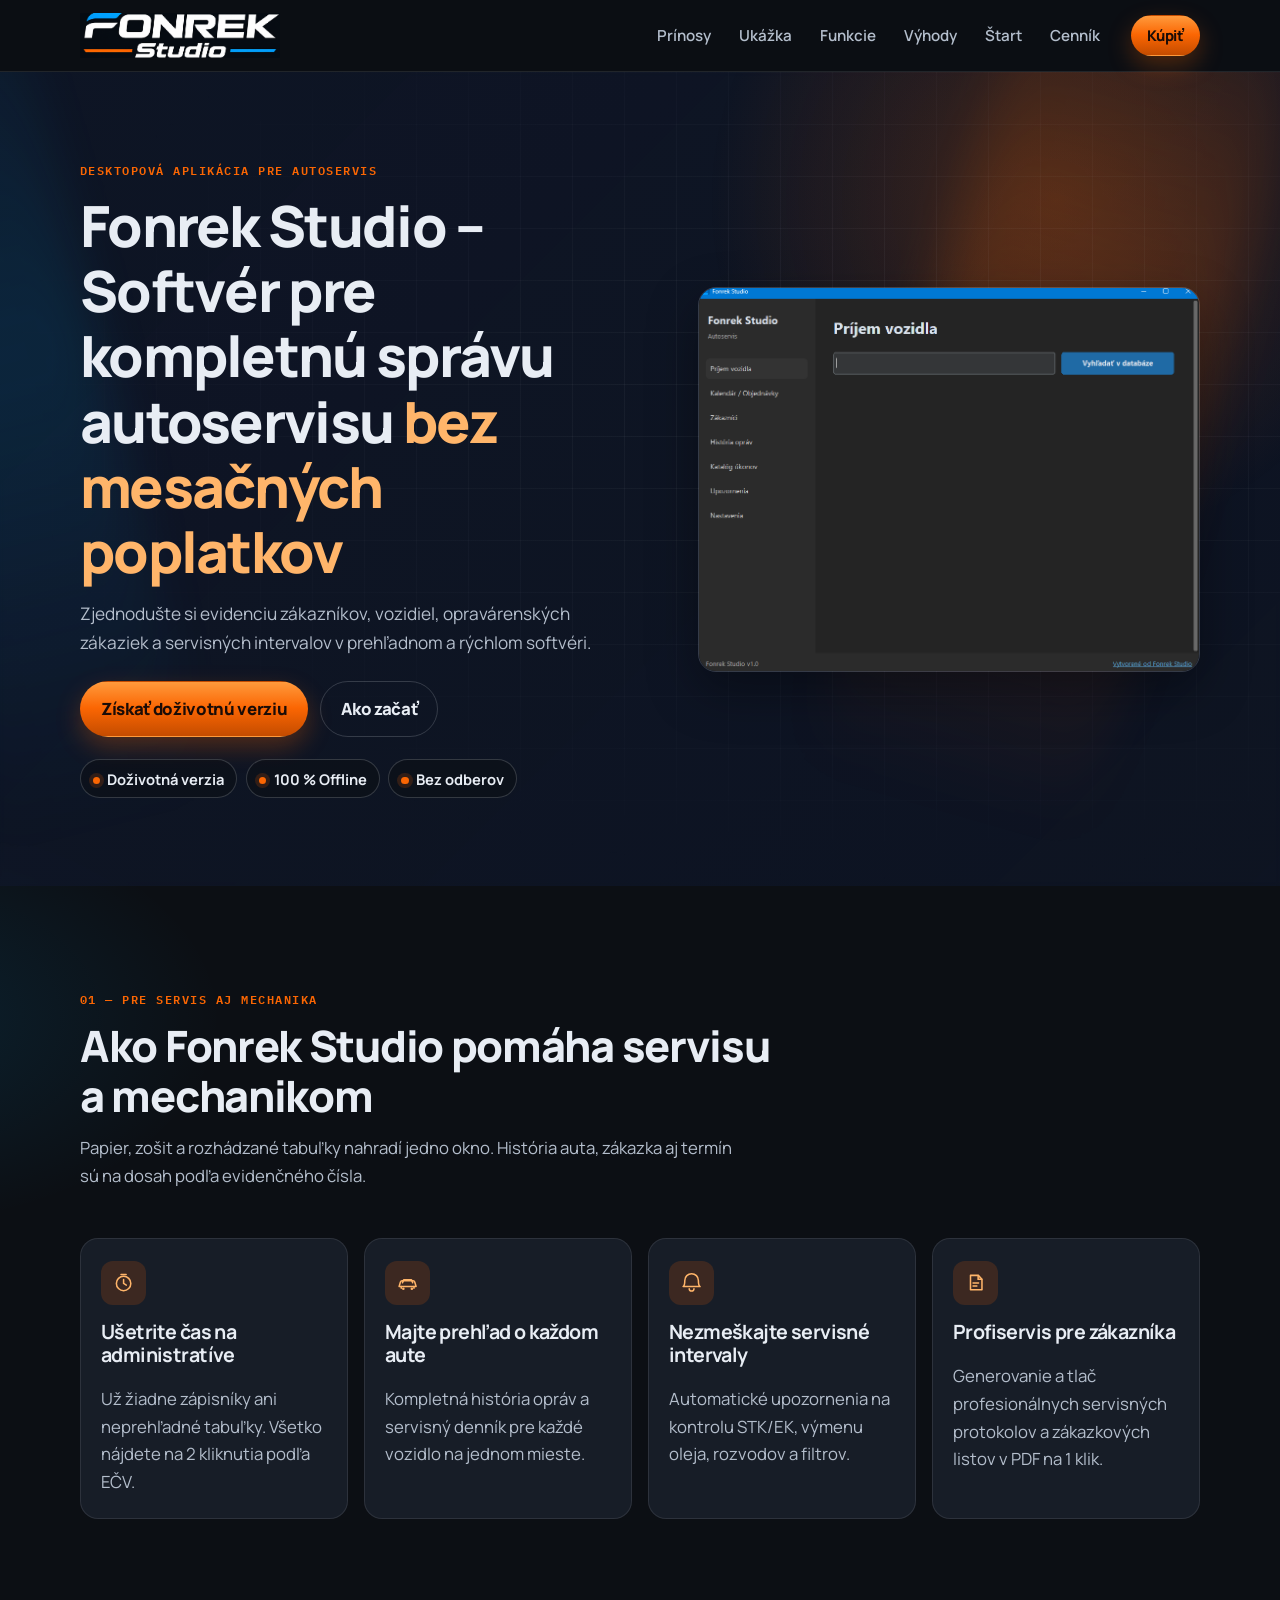
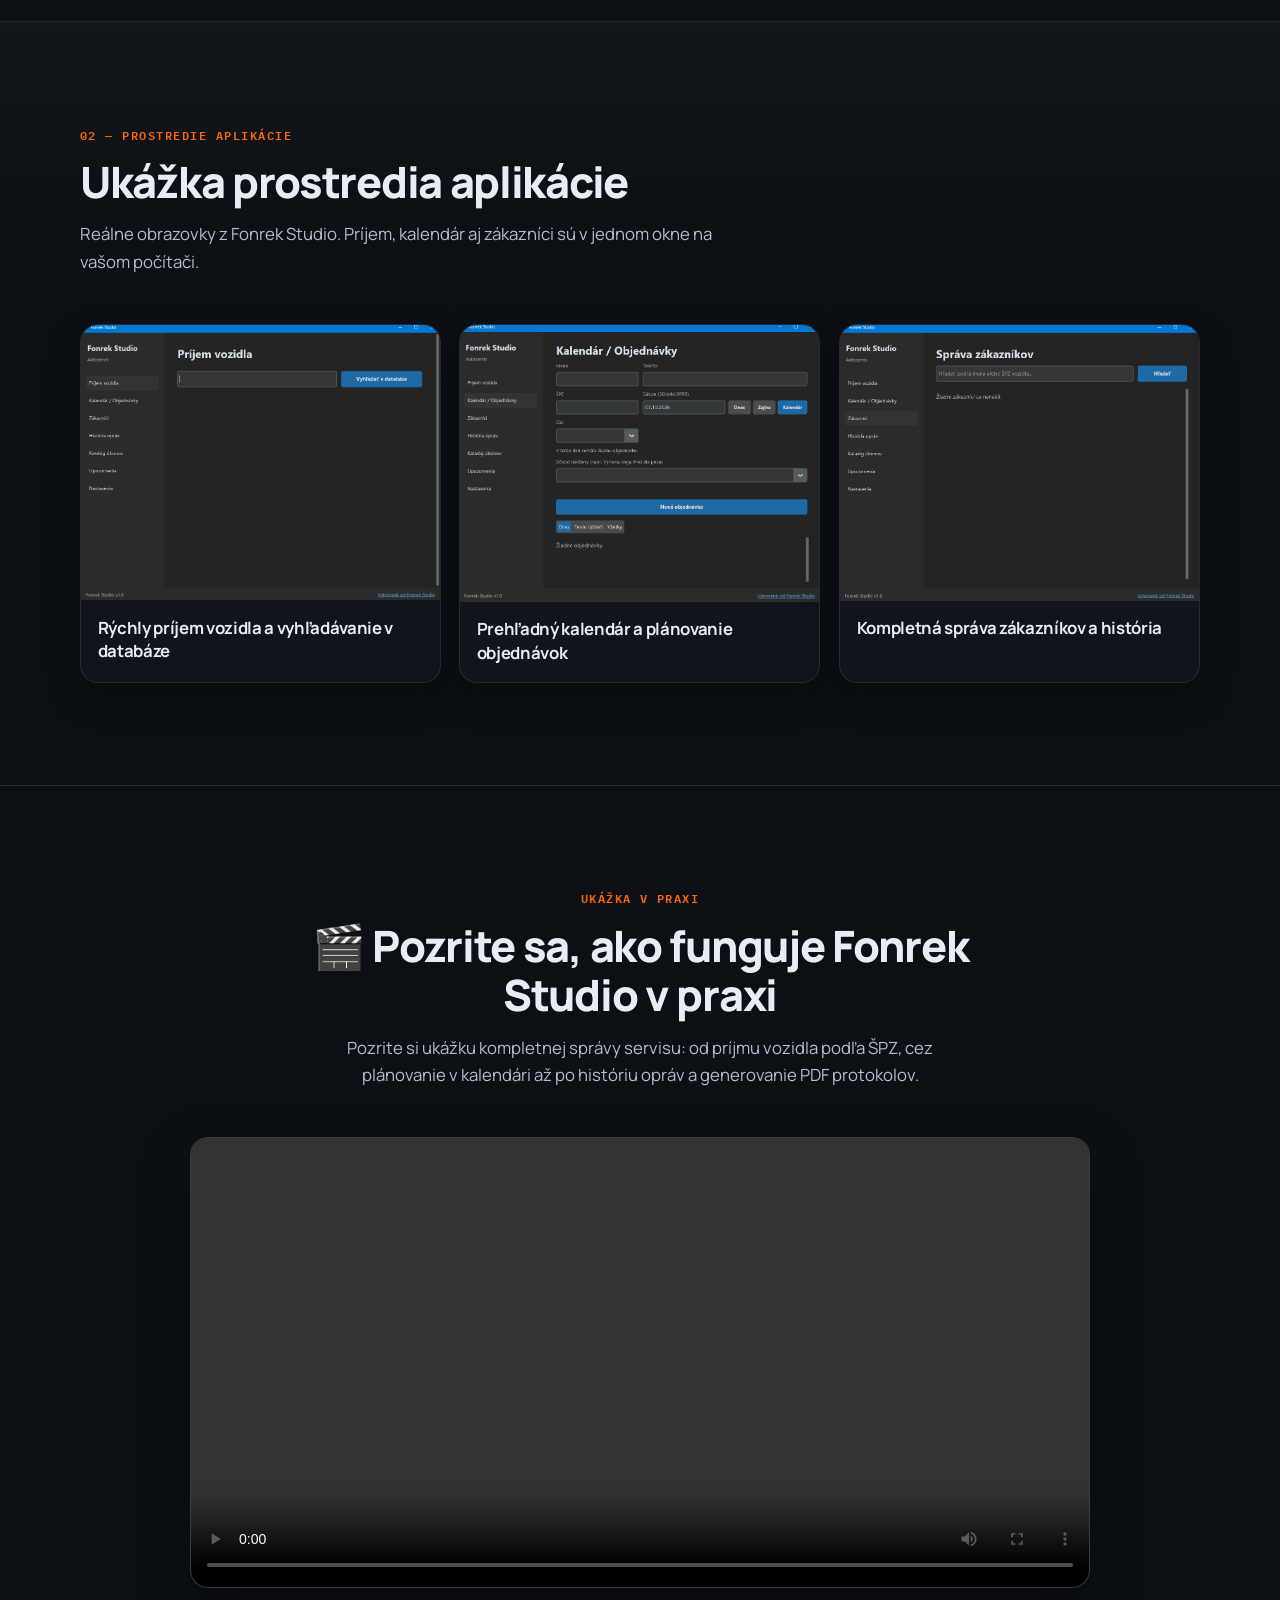
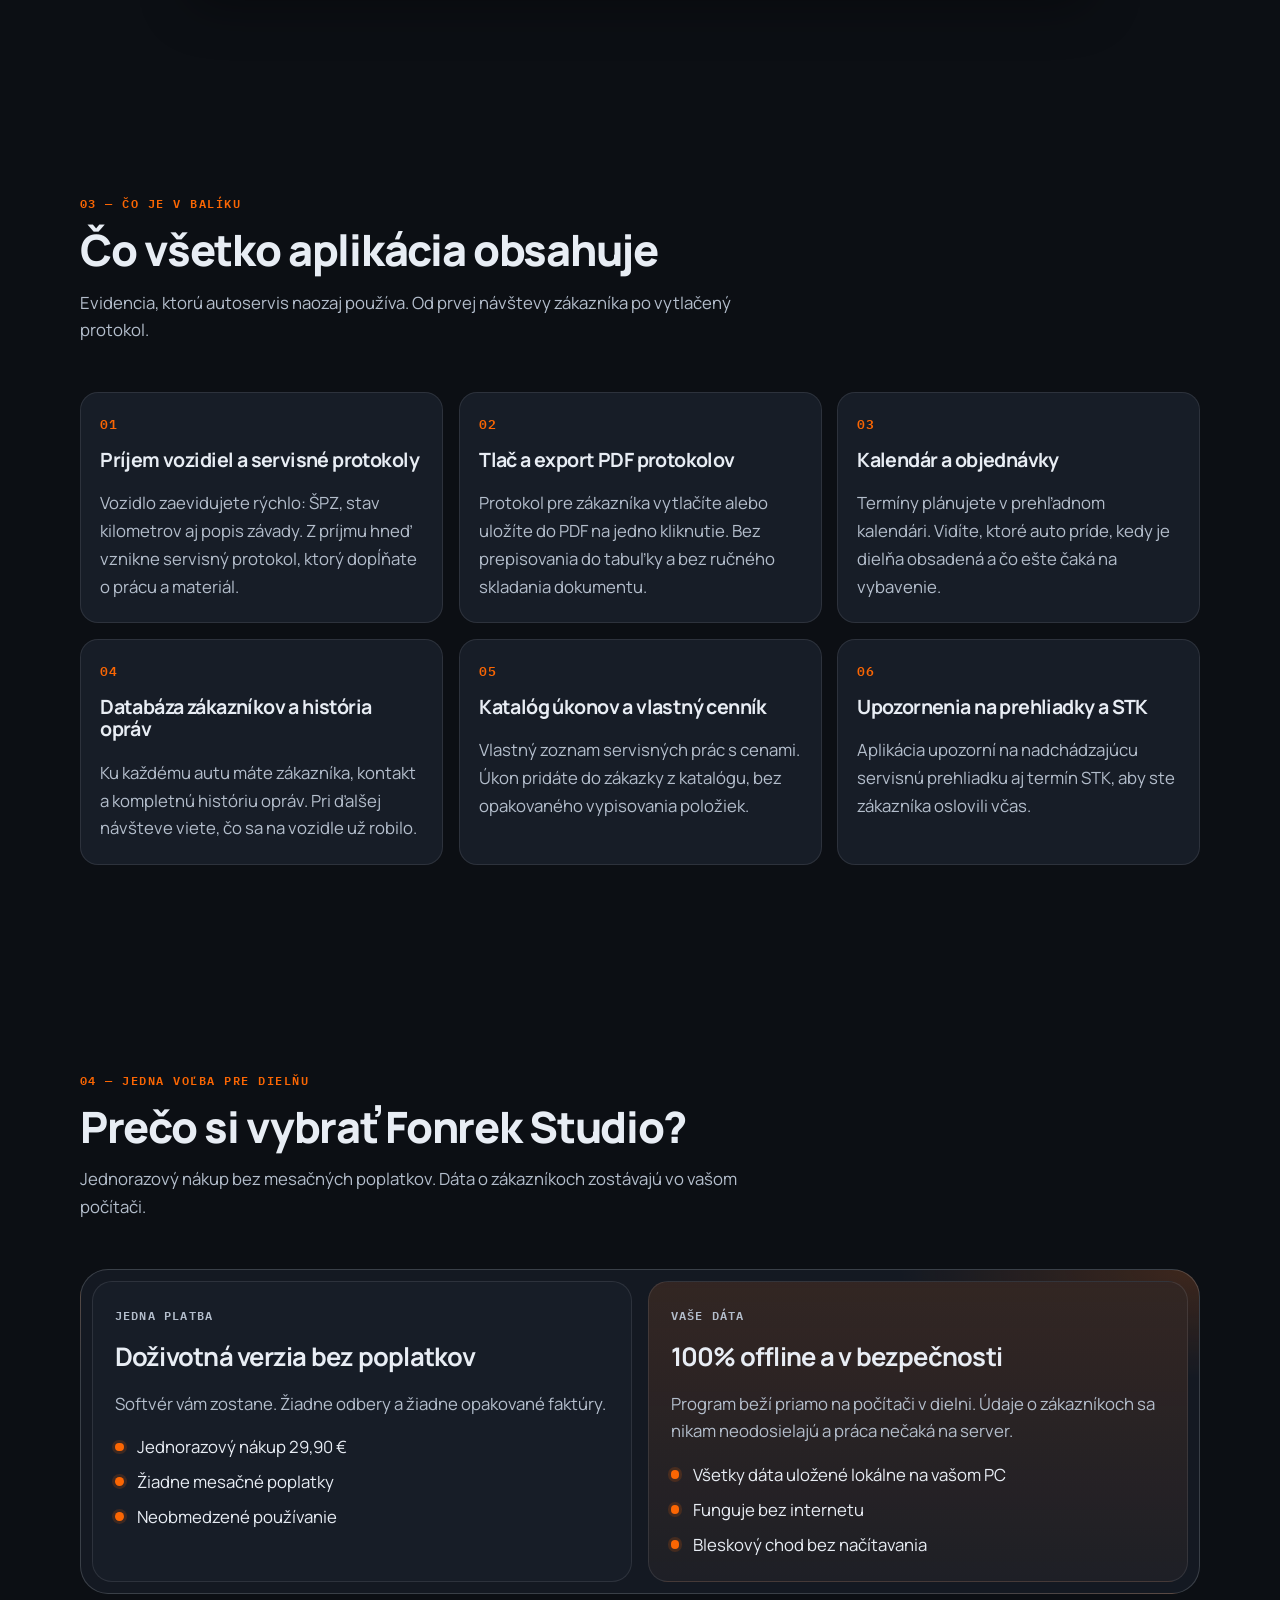
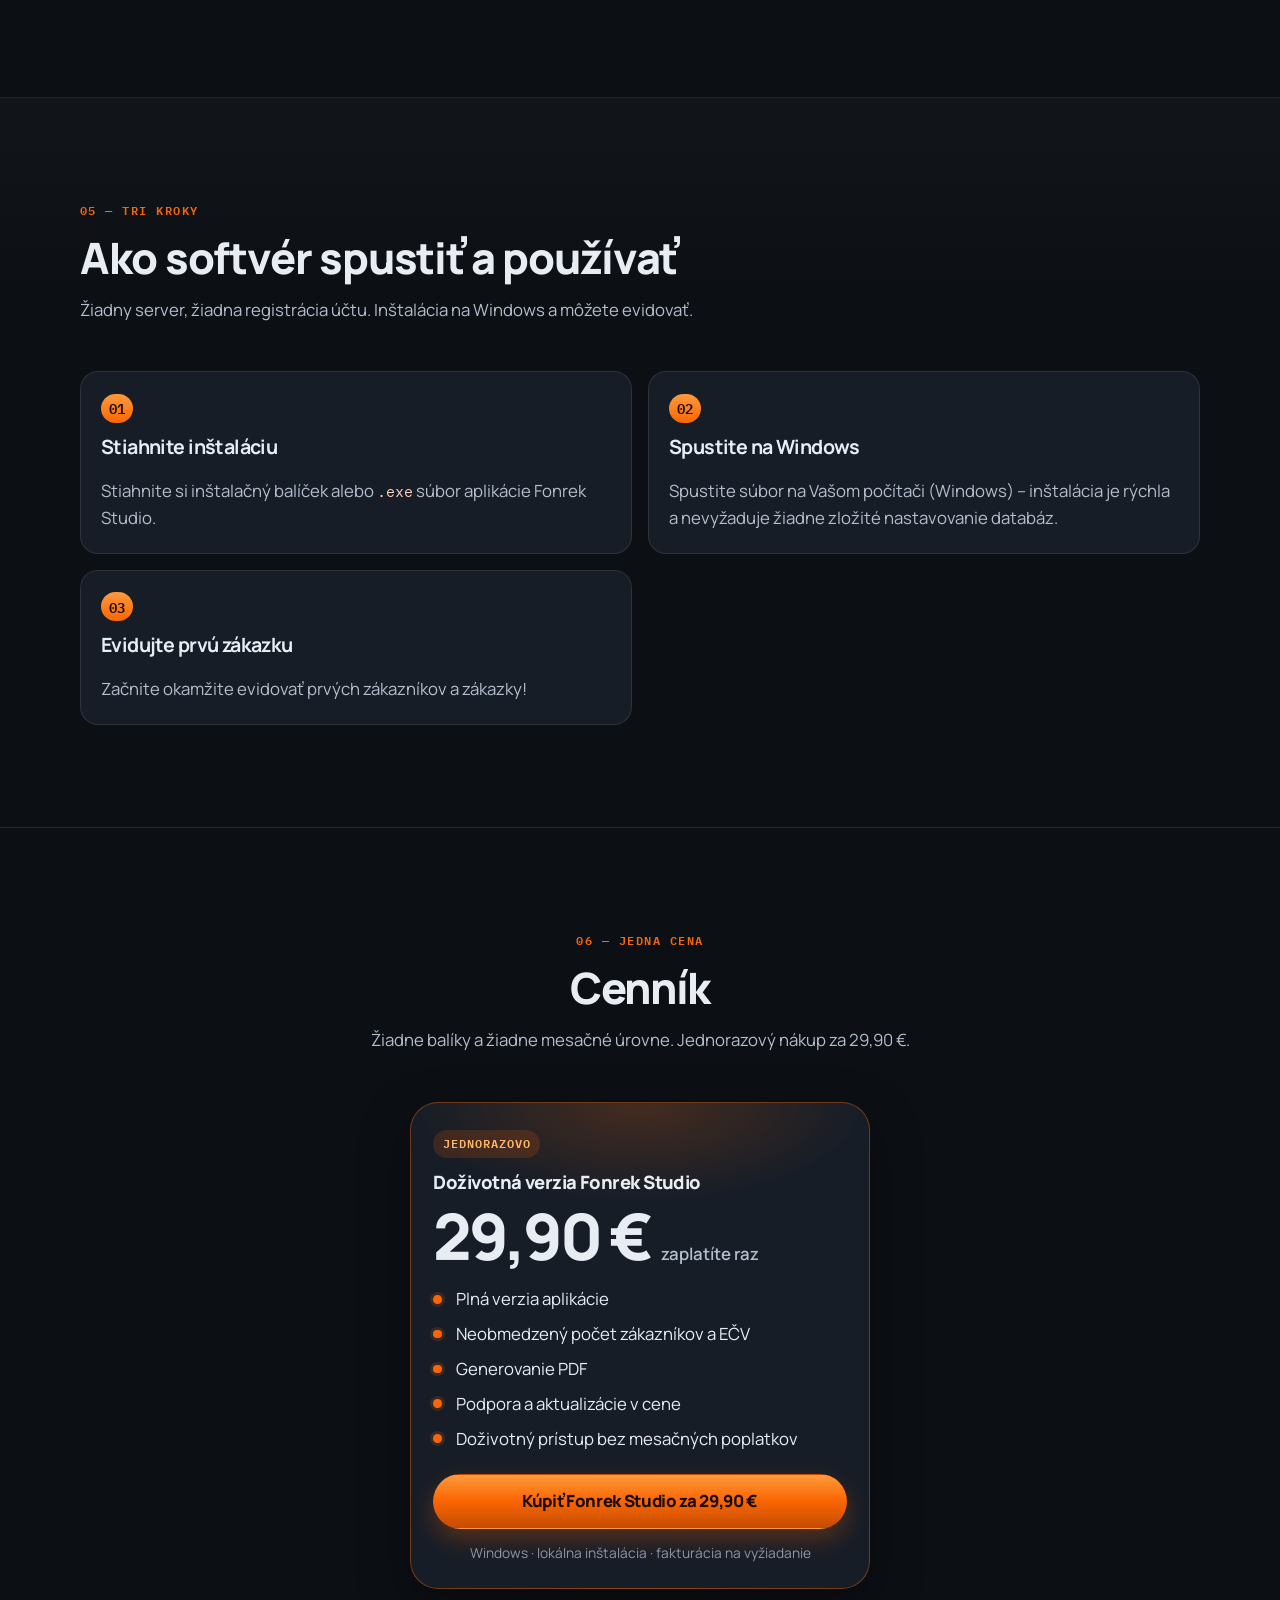
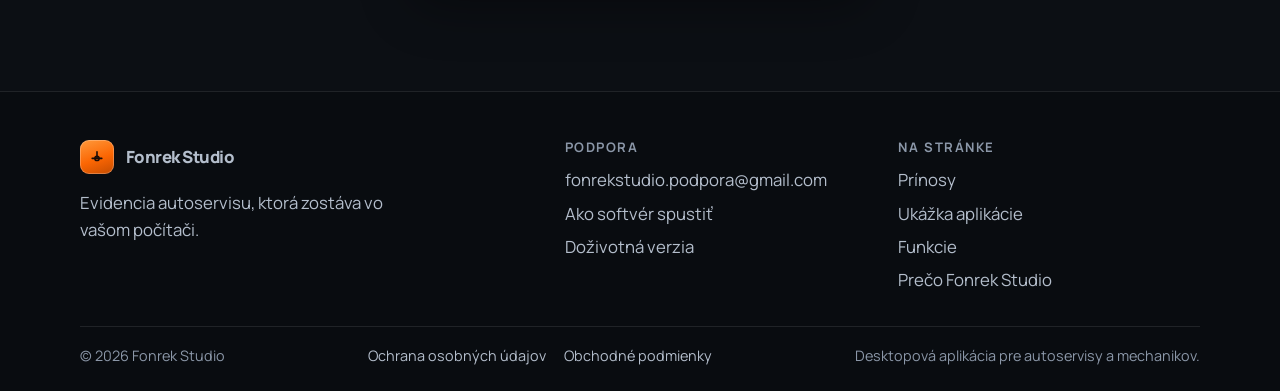
==== commit eaa2e580: "Add the privacy policy and terms and link them from the footer. Co-authored-by: Cursor <cursoragent@" ====
--- a/index.html
+++ b/index.html
@@ -421,6 +421,10 @@
       </div>
       <div class="container footer-bottom">
         <p>© 2026 Fonrek Studio</p>
+        <nav class="footer-legal" aria-label="Právne dokumenty">
+          <a href="/privacy">Ochrana osobných údajov</a>
+          <a href="/terms">Obchodné podmienky</a>
+        </nav>
         <p>Desktopová aplikácia pre autoservisy a mechanikov.</p>
       </div>
     </footer>
--- a/styles.css
+++ b/styles.css
@@ -1107,6 +1107,49 @@
   font-size: 0.9rem;
 }
 
+.footer-legal {
+  display: flex;
+  flex-wrap: wrap;
+  gap: 0.35rem 1.1rem;
+}
+
+.legal-doc {
+  width: min(100%, 760px);
+  margin-inline: auto;
+}
+
+.legal-doc .section-head {
+  max-width: none;
+}
+
+.legal-doc h2 {
+  margin: 2.1rem 0 0.55rem;
+  font-size: 1.28rem;
+}
+
+.legal-doc p,
+.legal-doc li {
+  color: var(--muted);
+}
+
+.legal-doc p + p,
+.legal-doc ul {
+  margin-top: 0.75rem;
+}
+
+.legal-doc ul {
+  padding-left: 1.15rem;
+}
+
+.legal-doc strong {
+  color: var(--text);
+  font-weight: 700;
+}
+
+.legal-doc a {
+  color: #ffb56a;
+}
+
 :focus-visible {
   outline: 2px solid var(--accent);
   outline-offset: 3px;
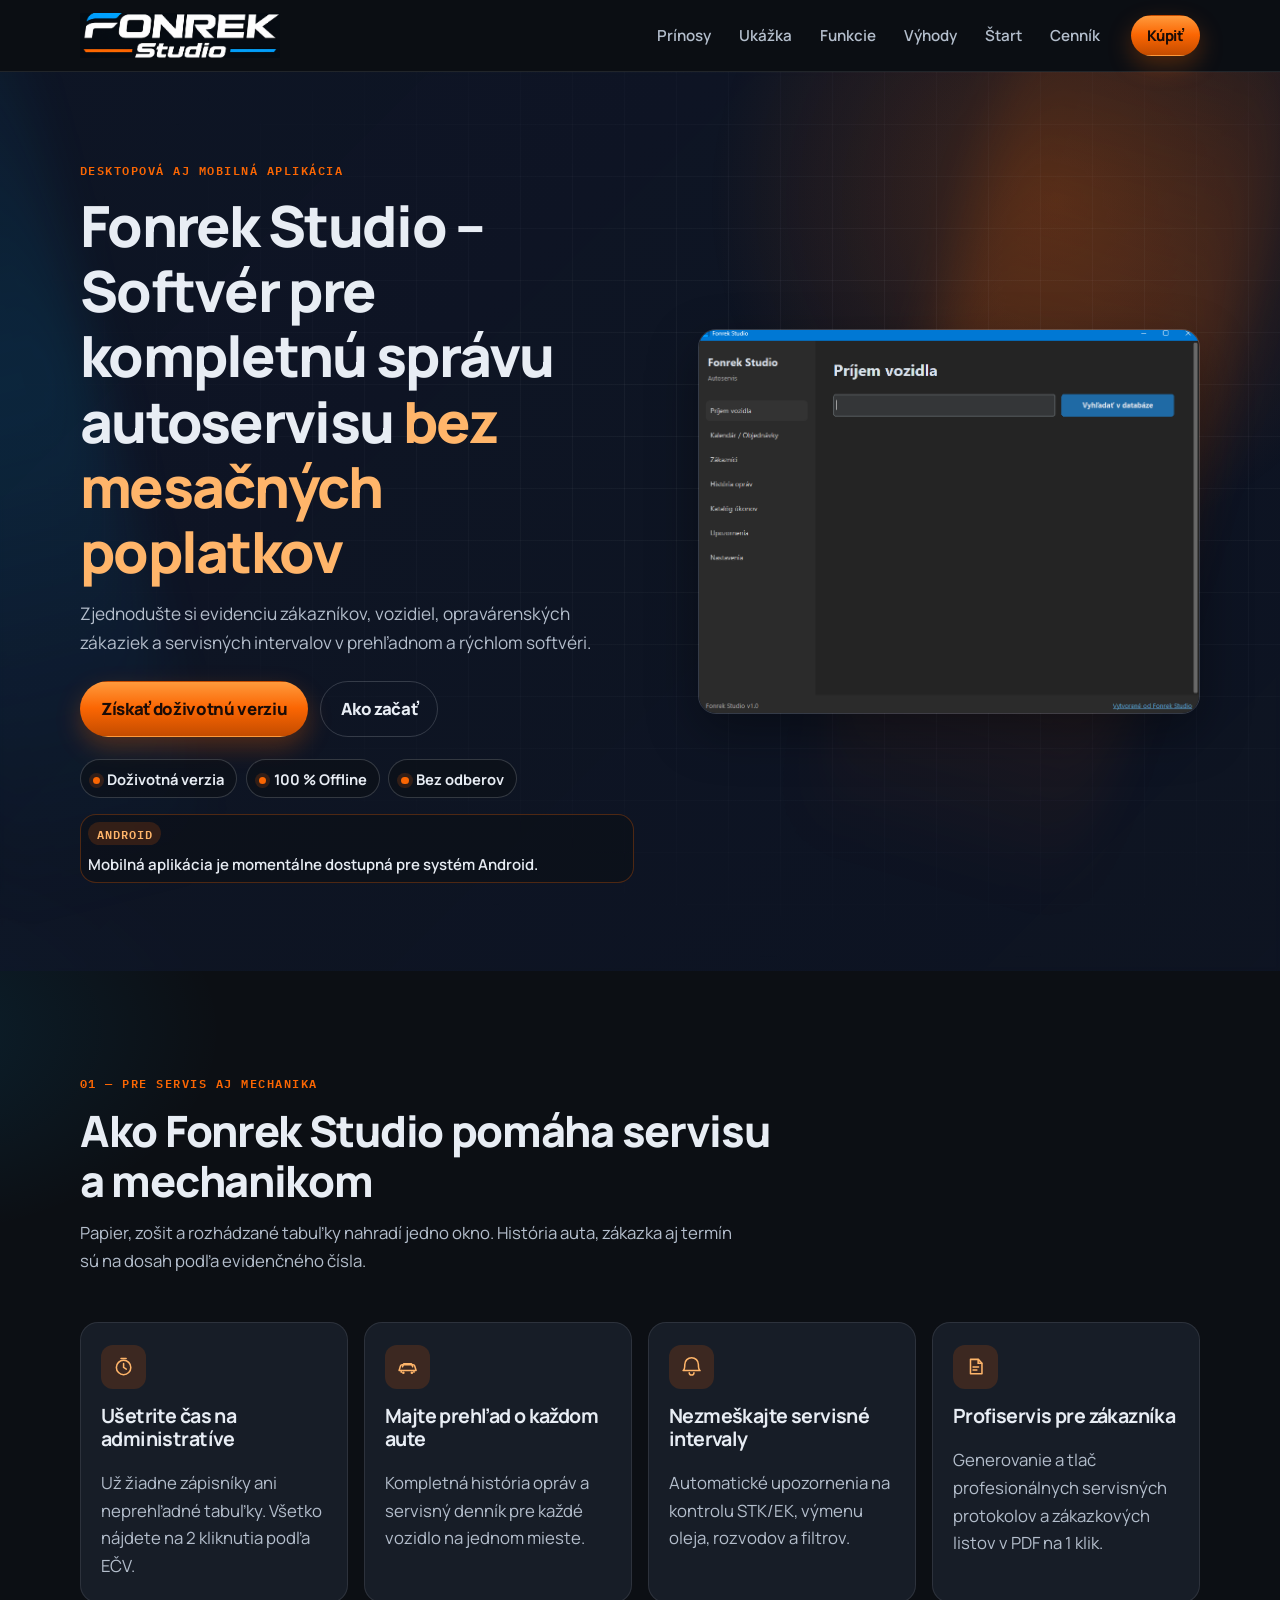
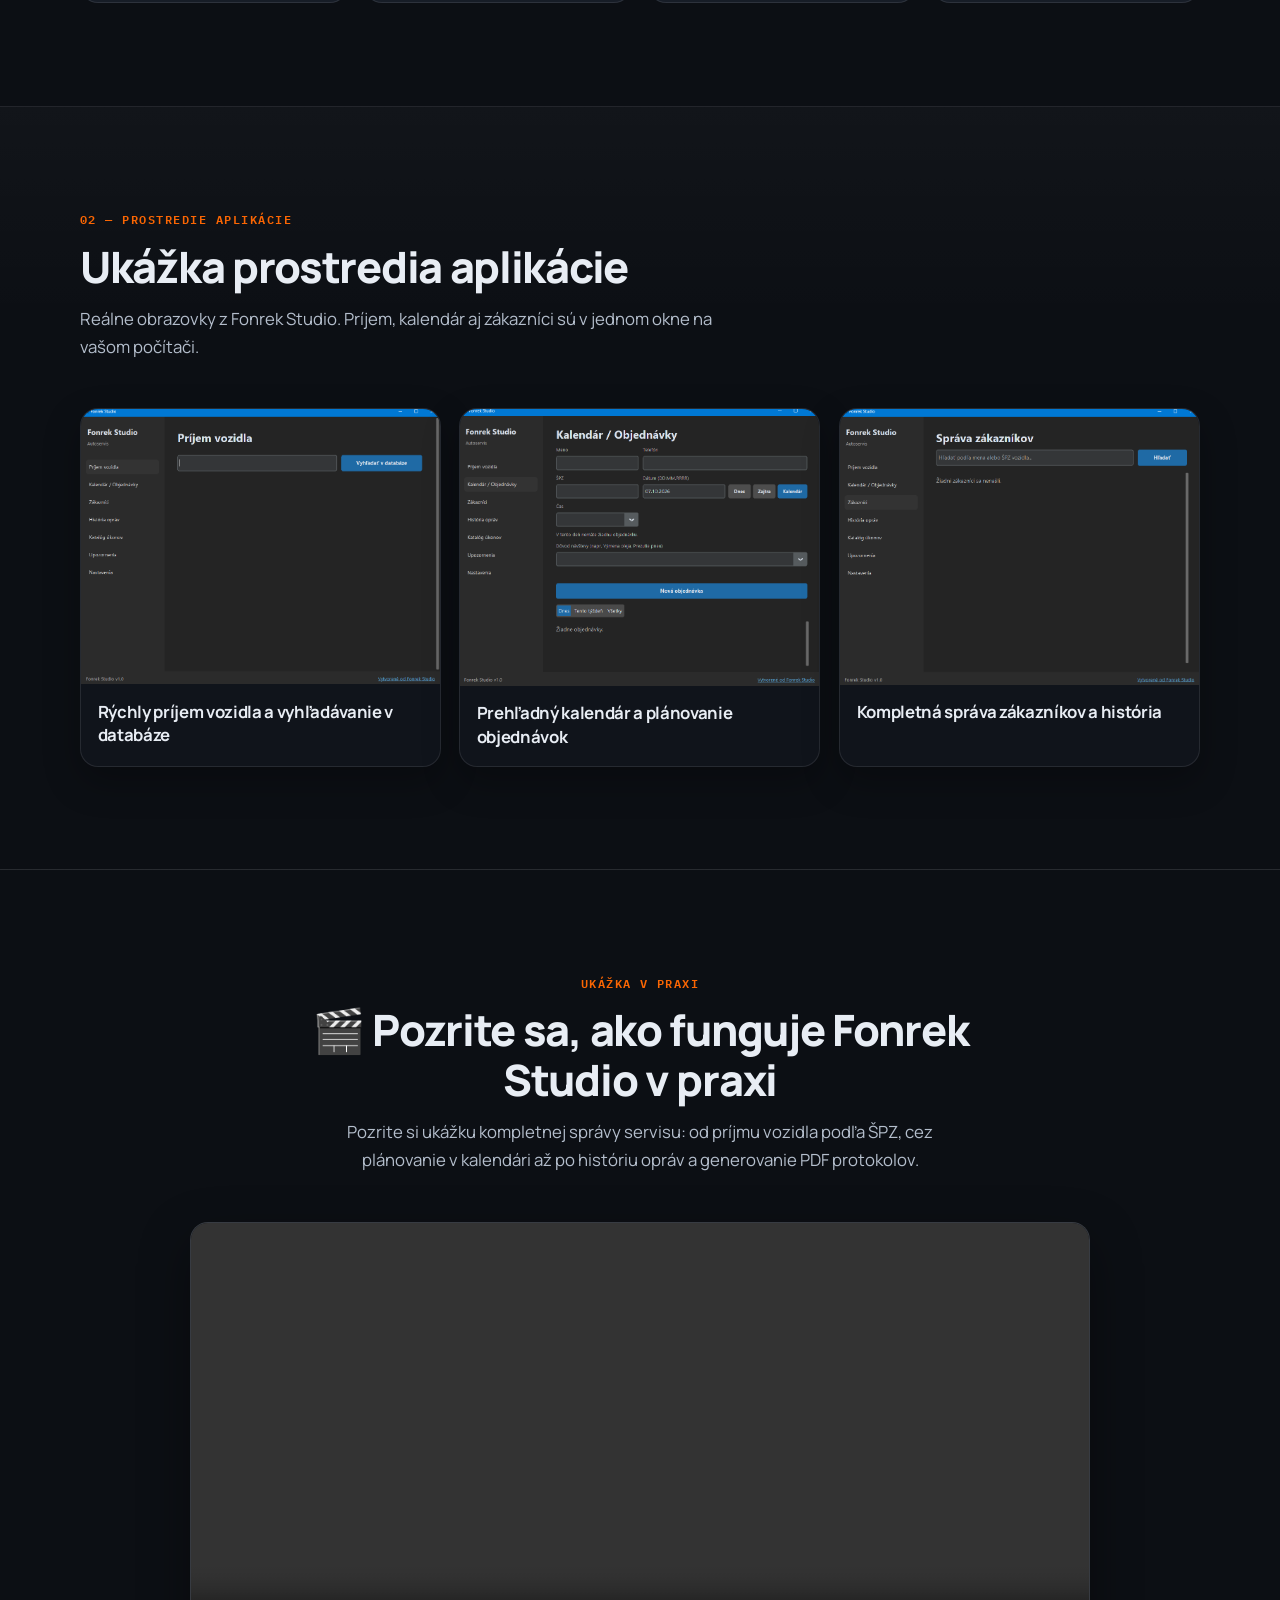
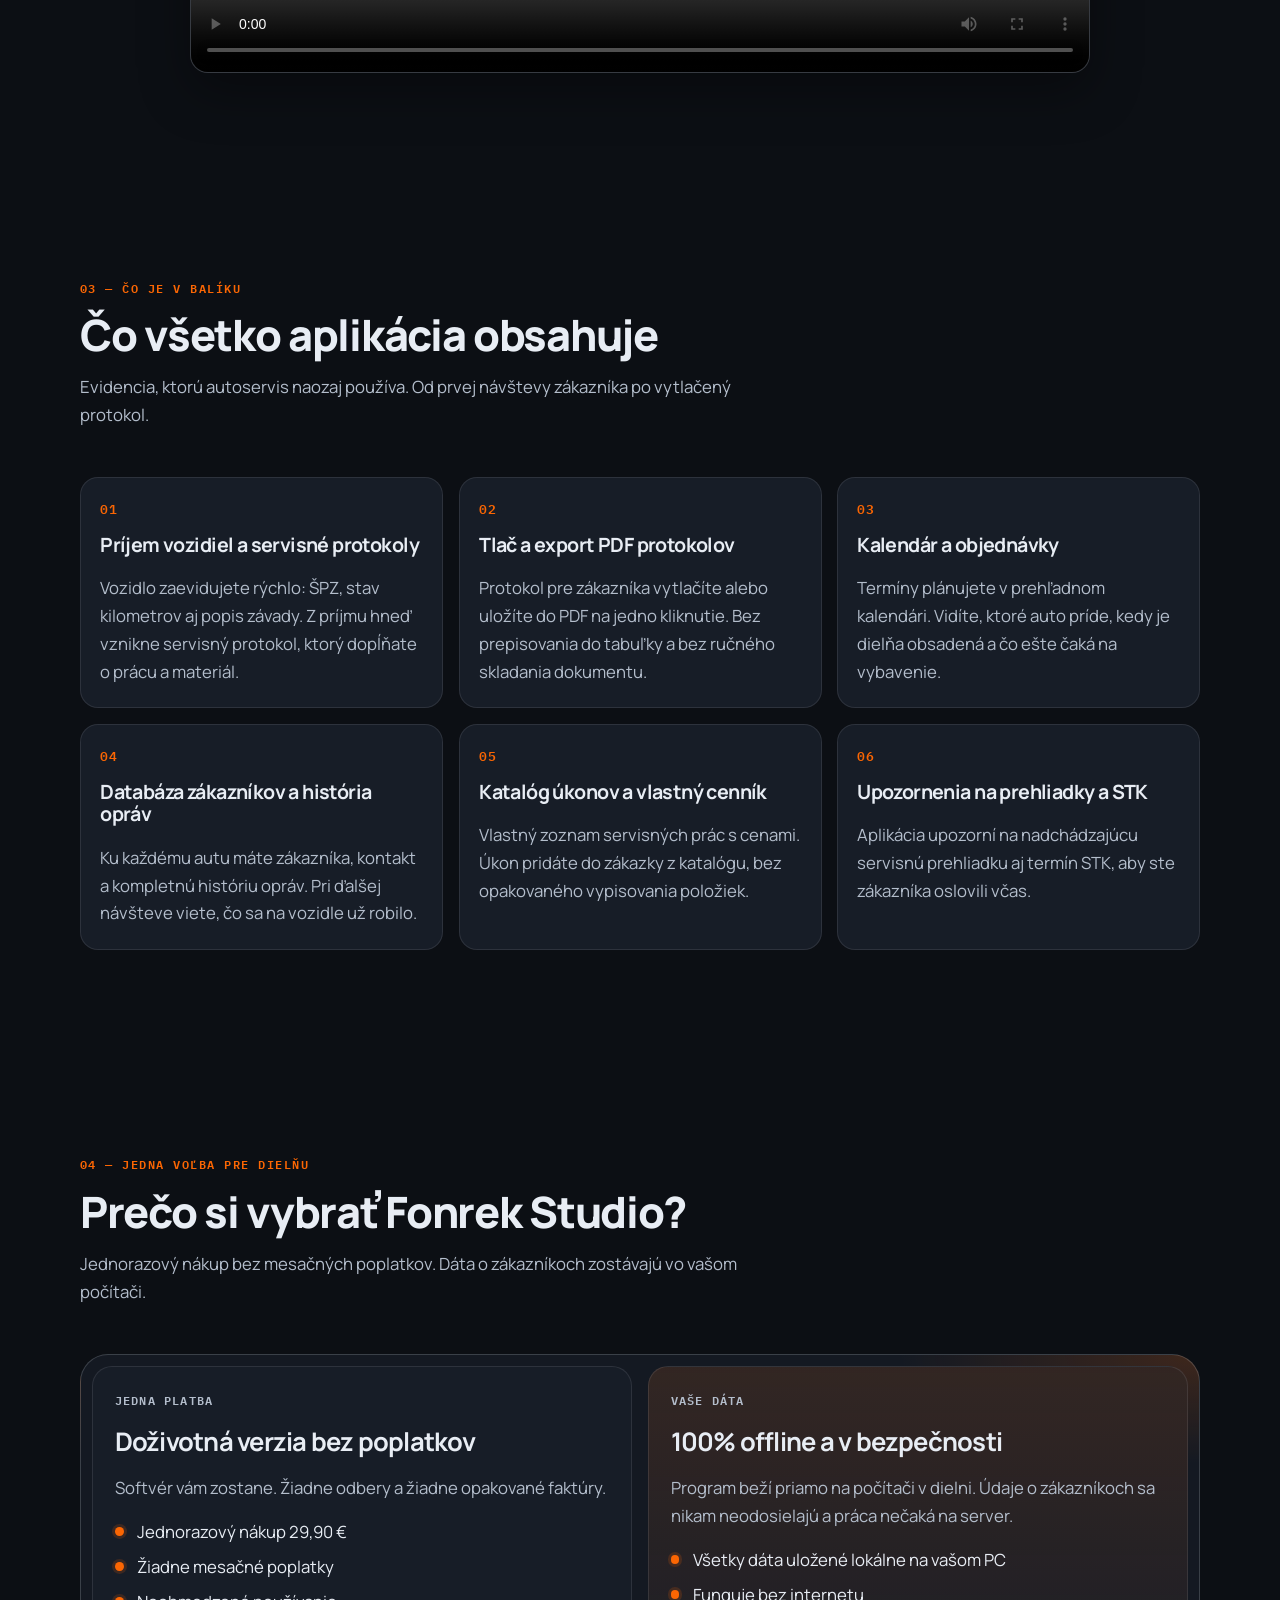
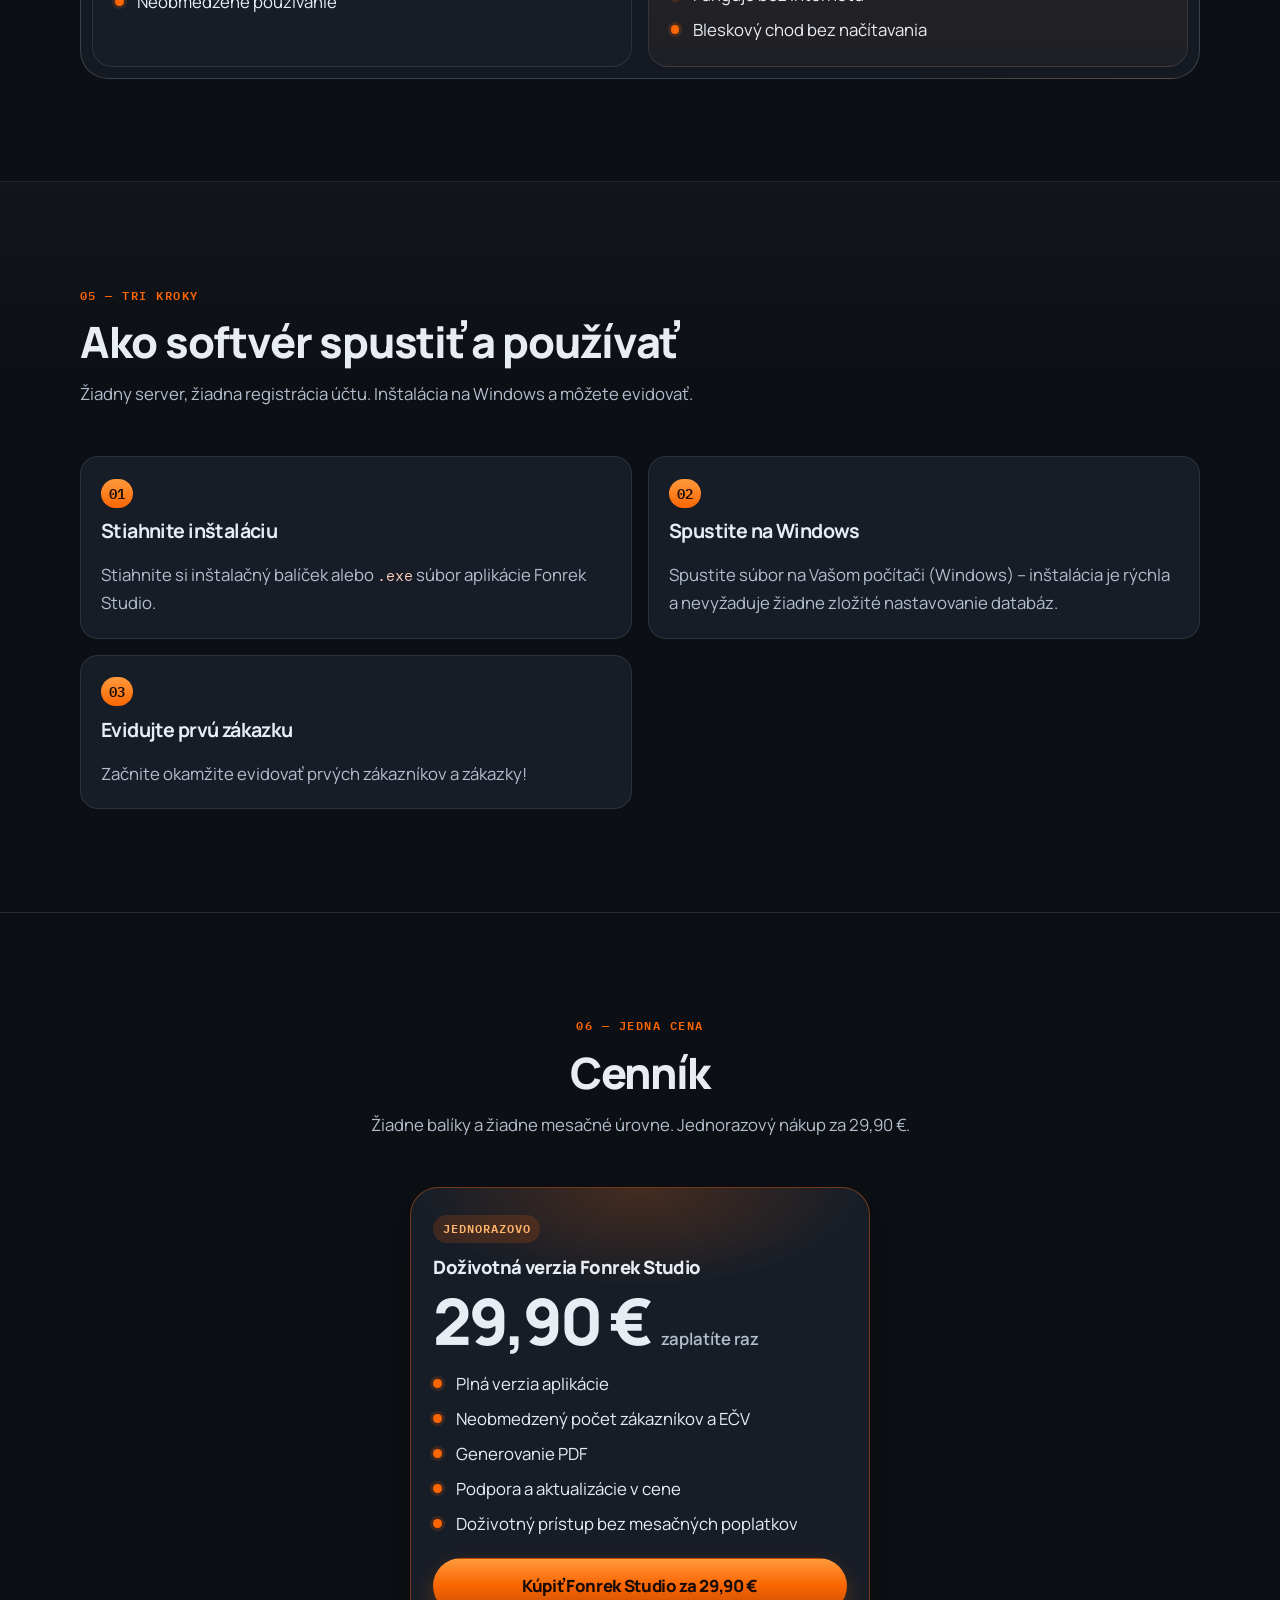
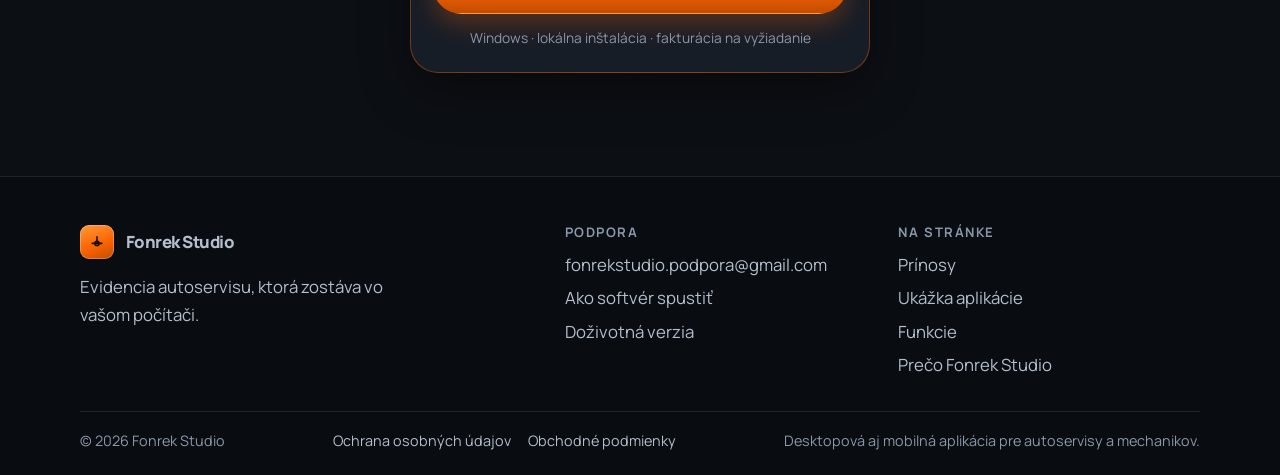
==== commit e4ba7db5: "Update app availability info" ====
--- a/index.html
+++ b/index.html
@@ -6,7 +6,7 @@
     <title>Fonrek Studio – Softvér pre autoservisy</title>
     <meta
       name="description"
-      content="Fonrek Studio je offline desktopová aplikácia pre autoservisy. Evidencia zákazníkov, vozidiel, zákaziek a servisných intervalov. Jednorazový nákup, žiadne mesačné poplatky."
+      content="Fonrek Studio je aplikácia pre počítač aj Android pre autoservisy. Evidencia zákazníkov, vozidiel, zákaziek a servisných intervalov. Jednorazový nákup, žiadne mesačné poplatky."
     />
     <meta name="theme-color" content="#0c0f14" />
     <link rel="preconnect" href="https://fonts.googleapis.com" />
@@ -72,7 +72,7 @@
         </div>
         <div class="container hero-grid">
           <div class="hero-copy">
-            <p class="eyebrow">Desktopová aplikácia pre autoservis</p>
+            <p class="eyebrow">Desktopová aj mobilná aplikácia</p>
             <h1 id="hero-title">
               Fonrek Studio – Softvér pre kompletnú správu autoservisu
               <span>bez mesačných poplatkov</span>
@@ -90,6 +90,10 @@
               <li>100 % Offline</li>
               <li>Bez odberov</li>
             </ul>
+            <p class="platform-note">
+              <span>Android</span>
+              Mobilná aplikácia je momentálne dostupná pre systém Android.
+            </p>
           </div>
 
           <figure class="hero-shot js-shot">
@@ -425,7 +429,7 @@
           <a href="/privacy">Ochrana osobných údajov</a>
           <a href="/terms">Obchodné podmienky</a>
         </nav>
-        <p>Desktopová aplikácia pre autoservisy a mechanikov.</p>
+        <p>Desktopová aj mobilná aplikácia pre autoservisy a mechanikov.</p>
       </div>
     </footer>
 
--- a/styles.css
+++ b/styles.css
@@ -487,6 +487,36 @@
   vertical-align: 0.05em;
 }
 
+.platform-note {
+  display: flex;
+  flex-wrap: wrap;
+  align-items: center;
+  gap: 0.55rem 0.7rem;
+  width: fit-content;
+  max-width: 100%;
+  margin: 1rem 0 0;
+  padding: 0.45rem 0.85rem 0.45rem 0.45rem;
+  border: 1px solid rgba(251, 102, 3, 0.28);
+  border-radius: 16px;
+  background: rgba(12, 15, 20, 0.55);
+  color: var(--text);
+  font-size: 0.94rem;
+  font-weight: 600;
+  line-height: 1.4;
+}
+
+.platform-note span {
+  padding: 0.2rem 0.55rem;
+  border-radius: 999px;
+  background: var(--accent-soft);
+  color: #ffb56a;
+  font-family: var(--mono);
+  font-size: 0.72rem;
+  font-weight: 600;
+  letter-spacing: 0.08em;
+  text-transform: uppercase;
+}
+
 .hero-shot {
   --tilt-x: 0deg;
   --tilt-y: 0deg;
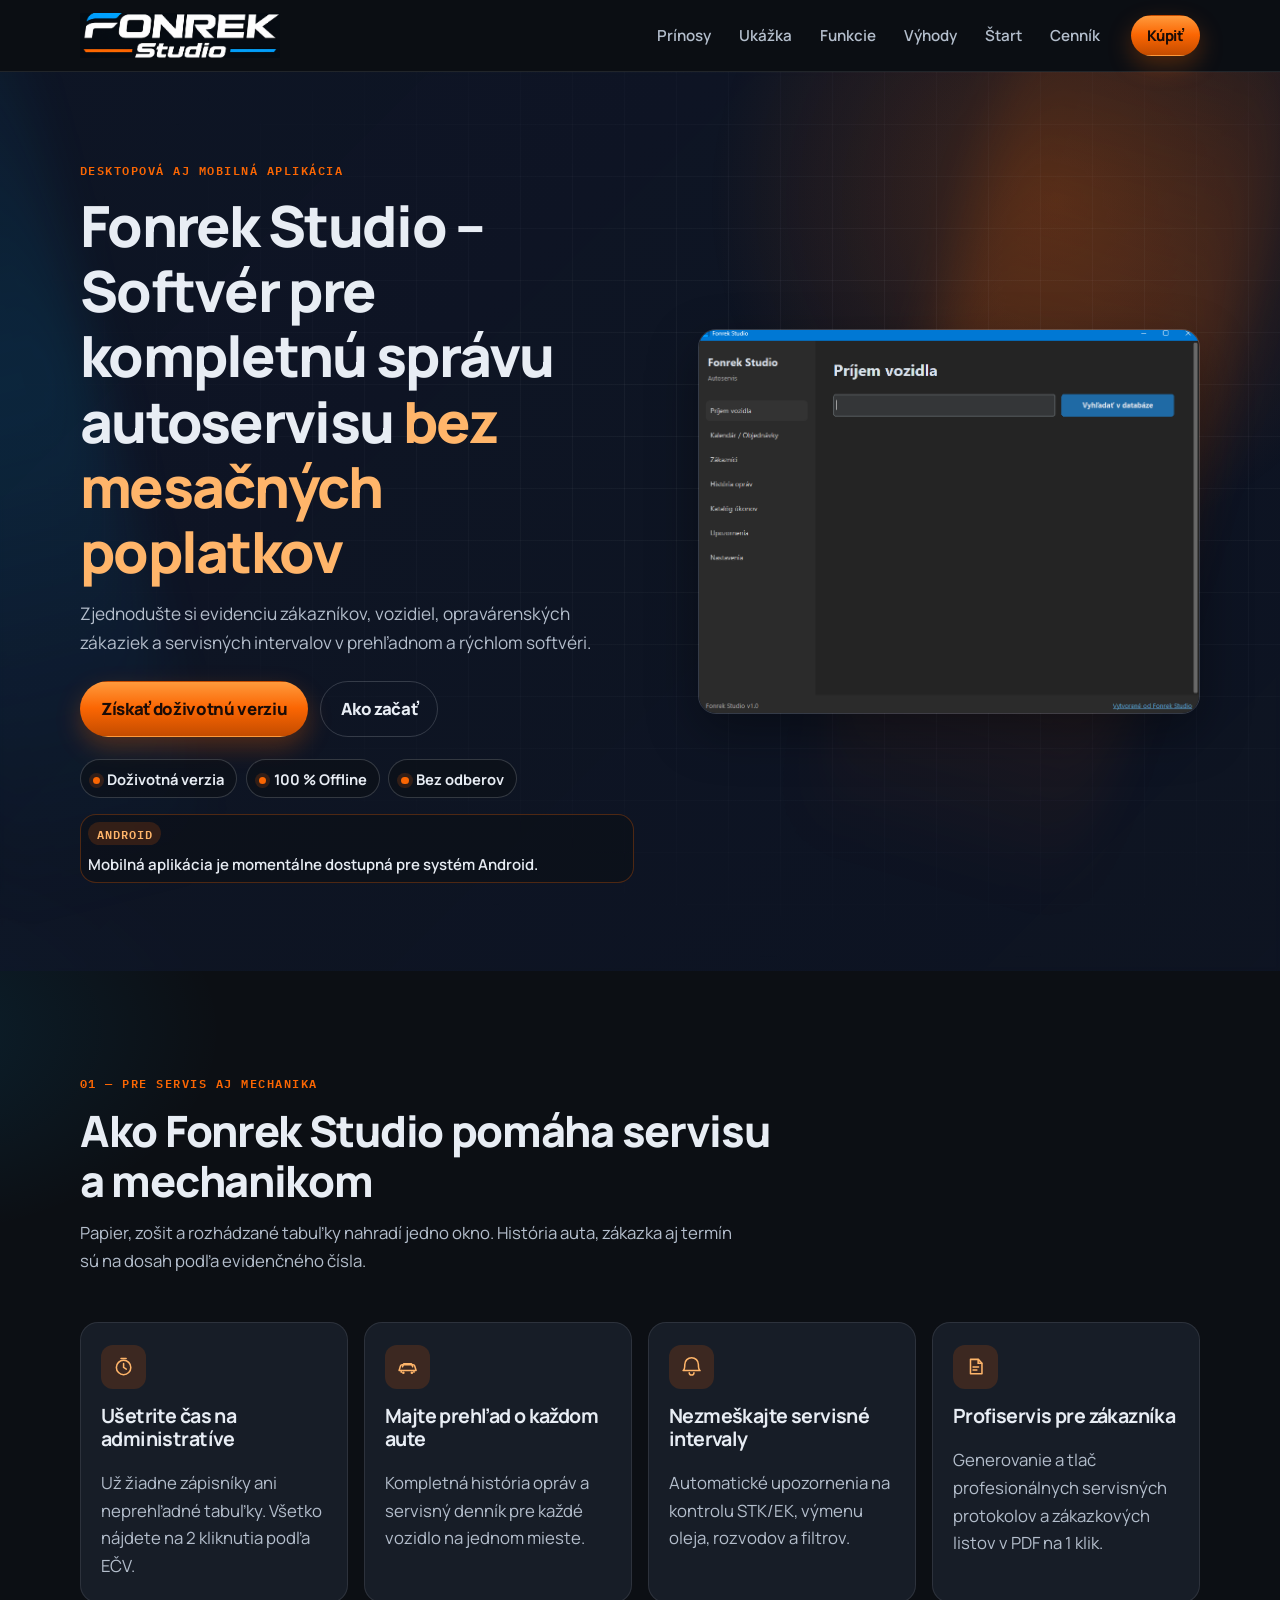
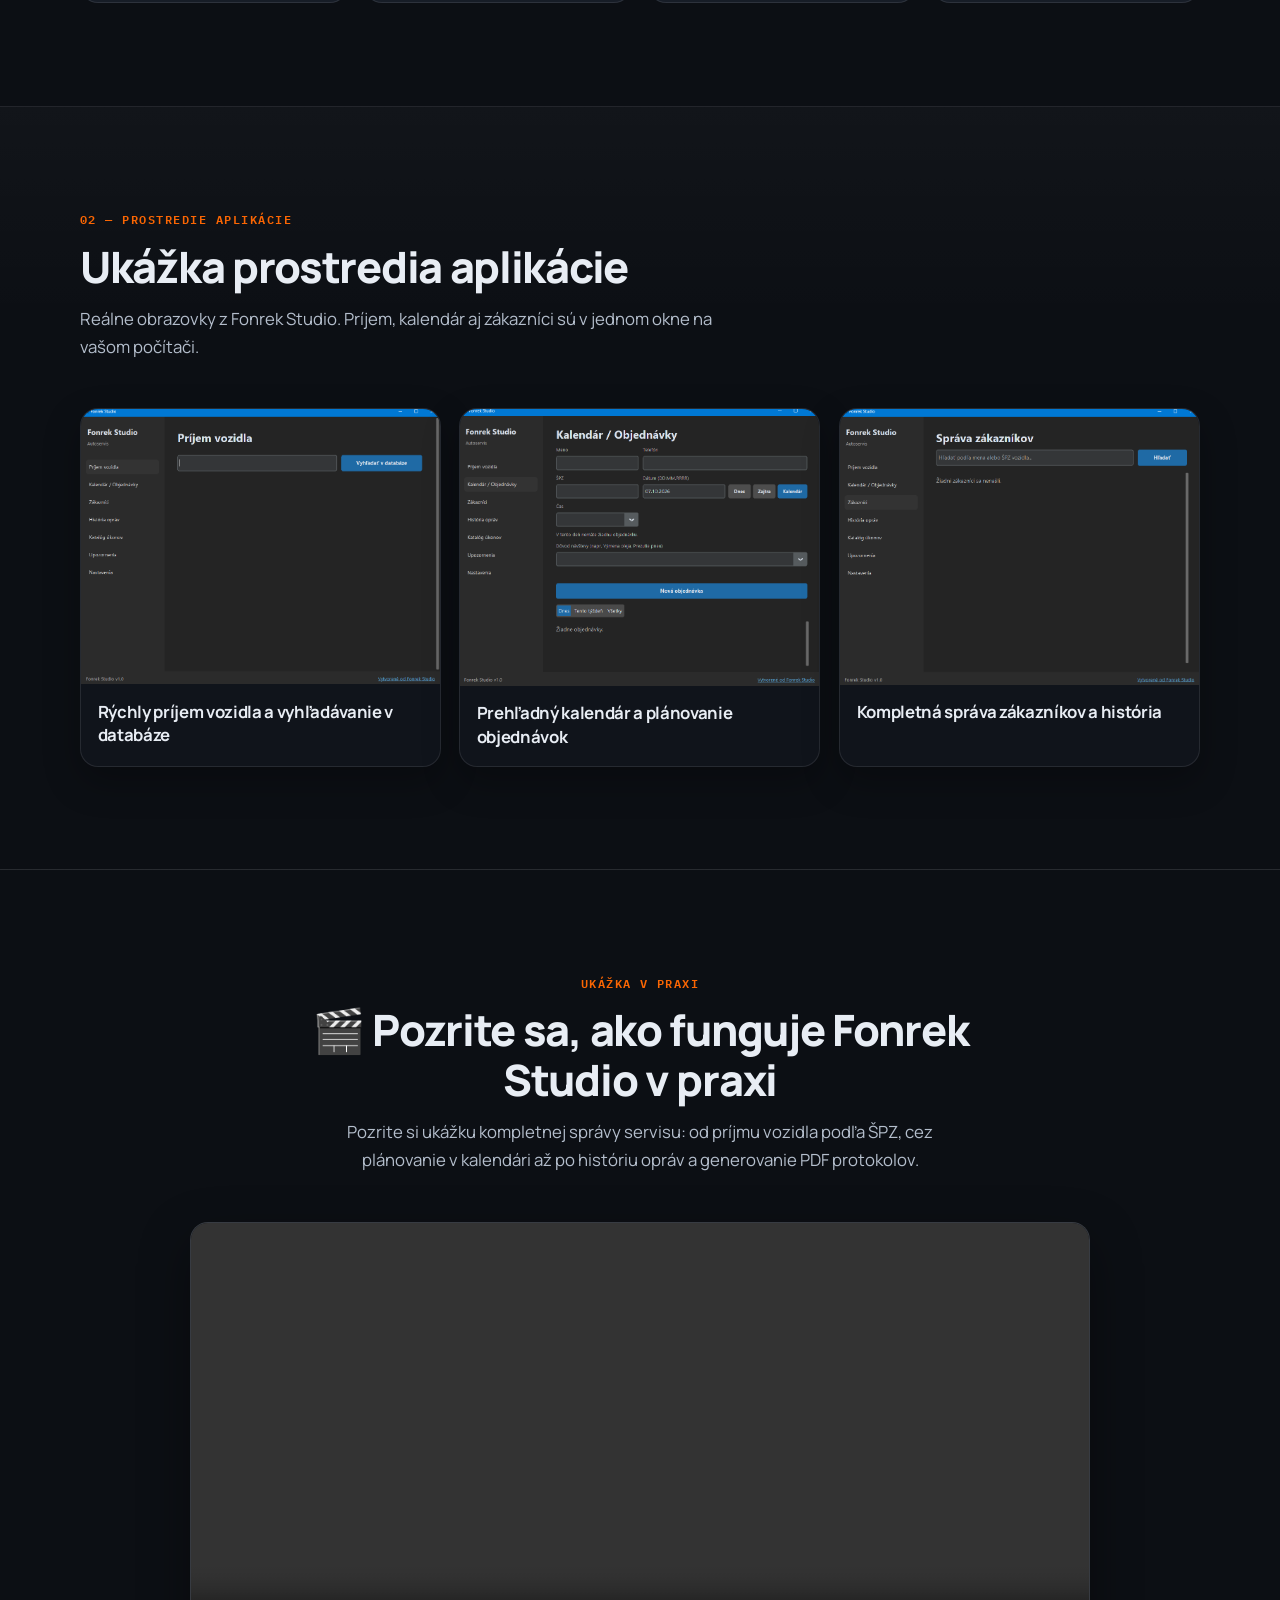
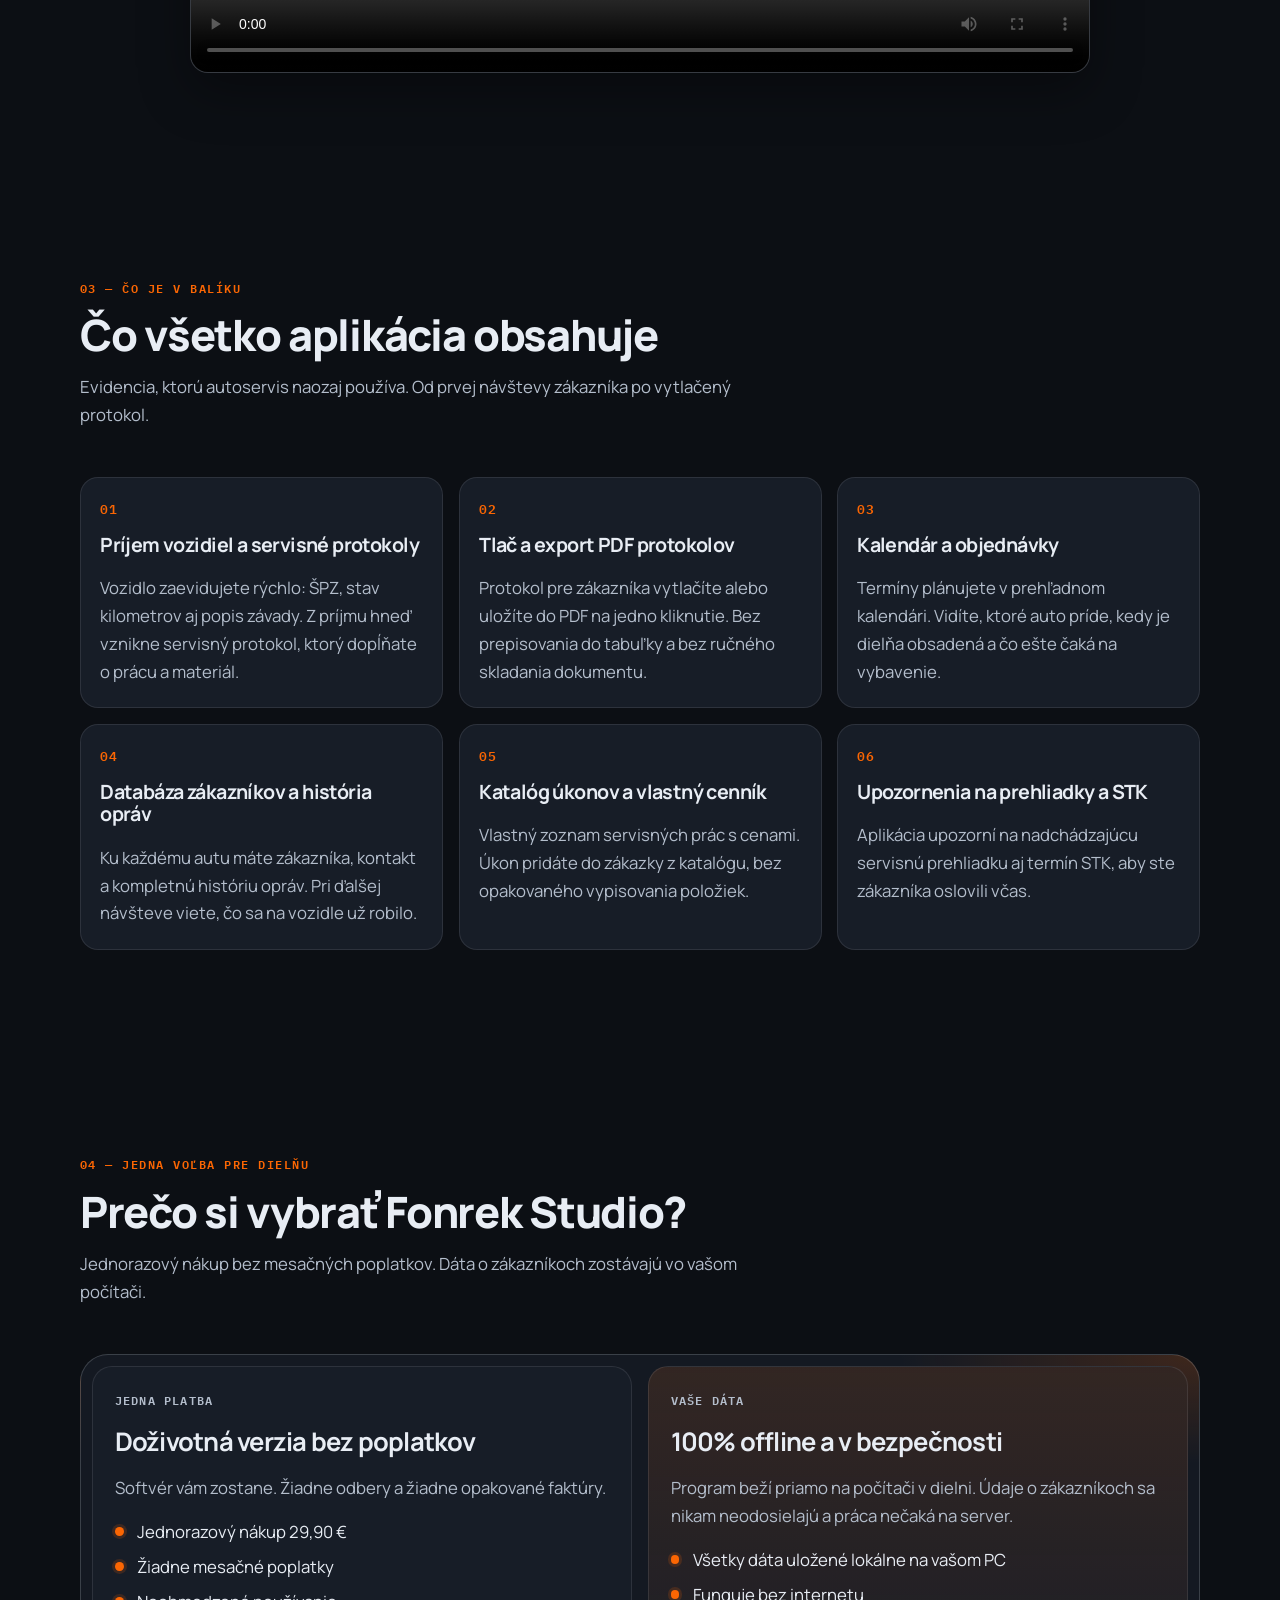
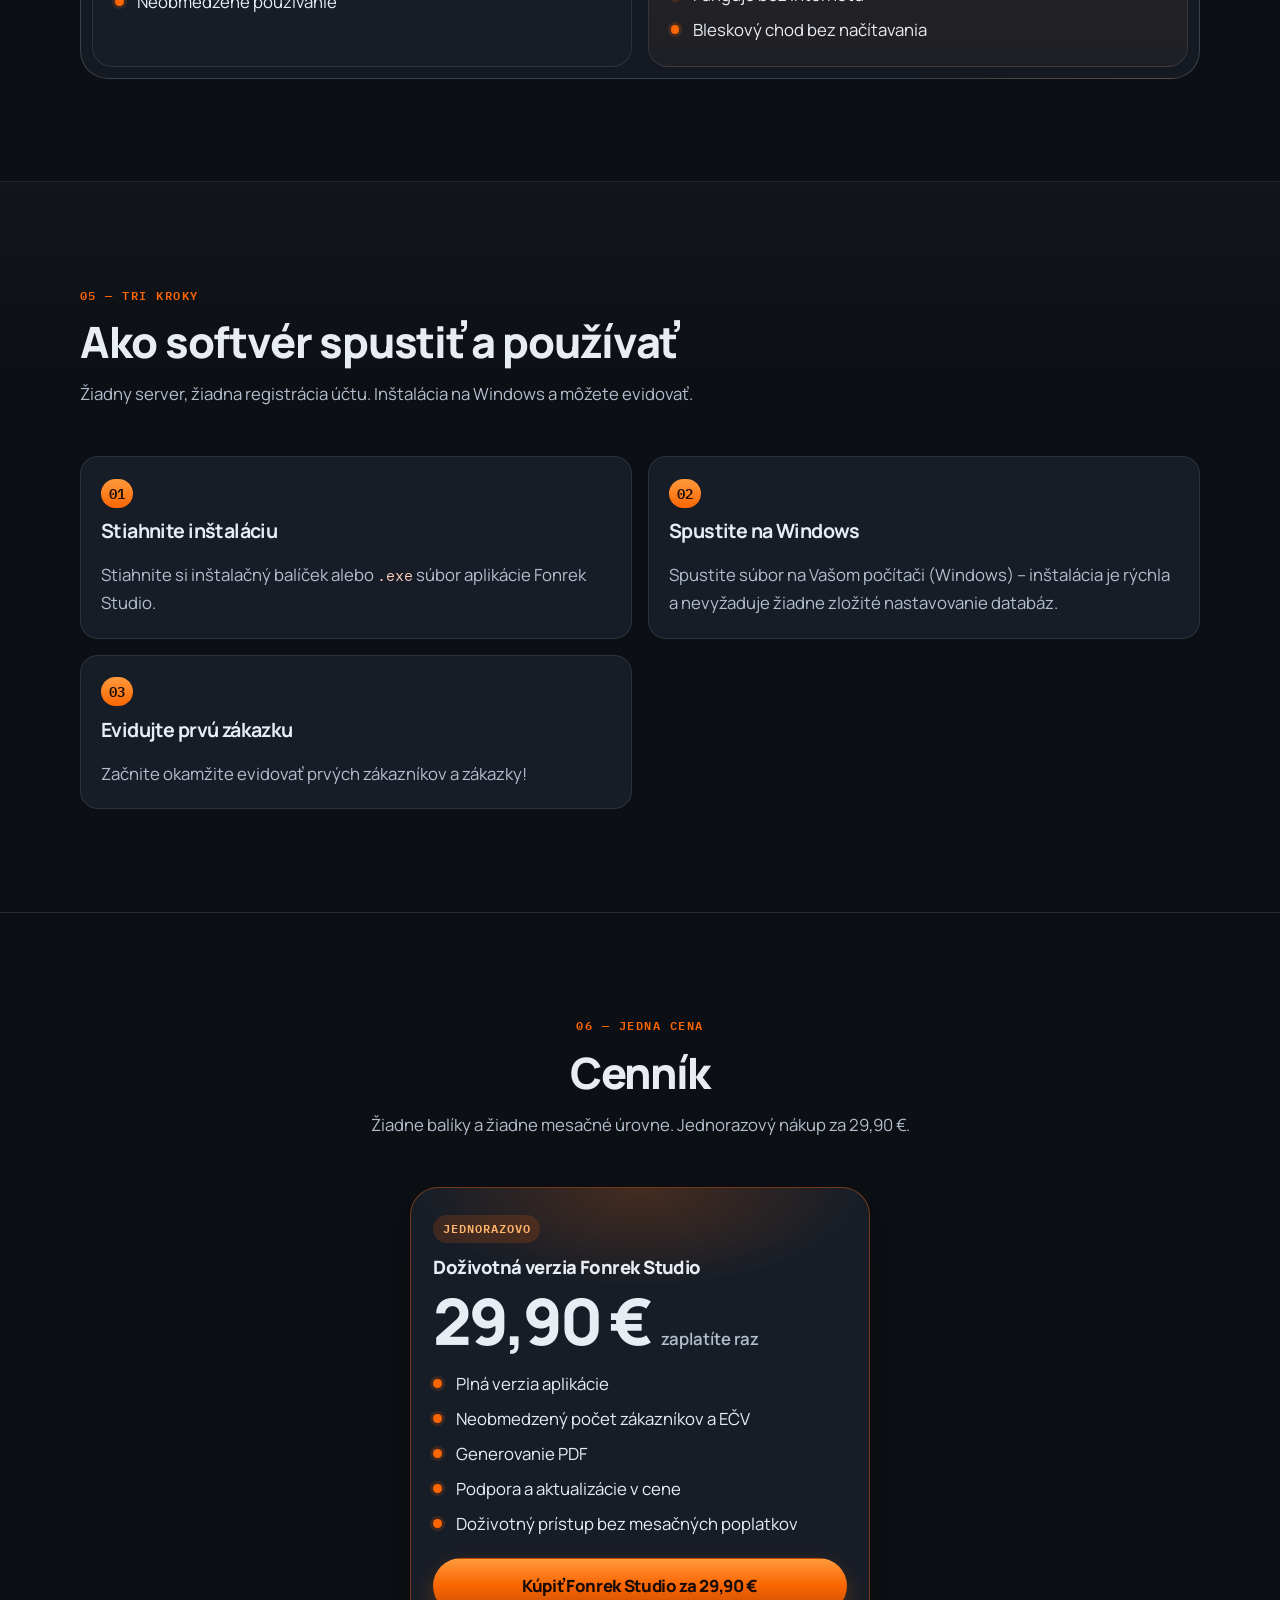
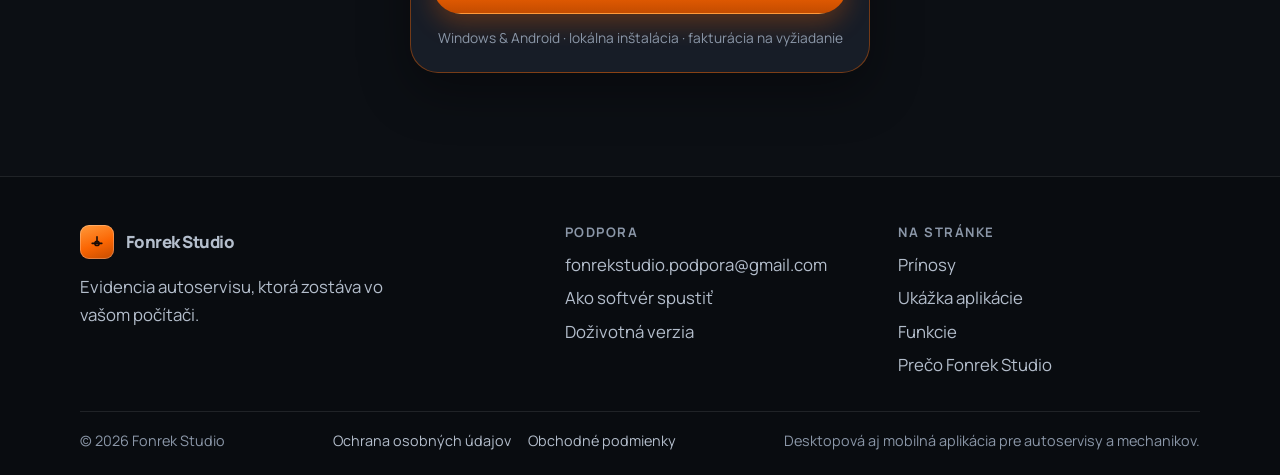
==== commit 01d3bd6e: "Update pricing platform text to Windows and Android" ====
--- a/index.html
+++ b/index.html
@@ -381,7 +381,7 @@
             <a class="btn btn-block" href="https://buy.stripe.com/7sY6oI6Vjed95FZce8bII00" target="_blank" rel="noopener noreferrer">
               Kúpiť Fonrek Studio za 29,90 €
             </a>
-            <p class="price-foot">Windows · lokálna inštalácia · fakturácia na vyžiadanie</p>
+            <p class="price-foot">Windows &amp; Android · lokálna inštalácia · fakturácia na vyžiadanie</p>
           </article>
         </div>
       </section>
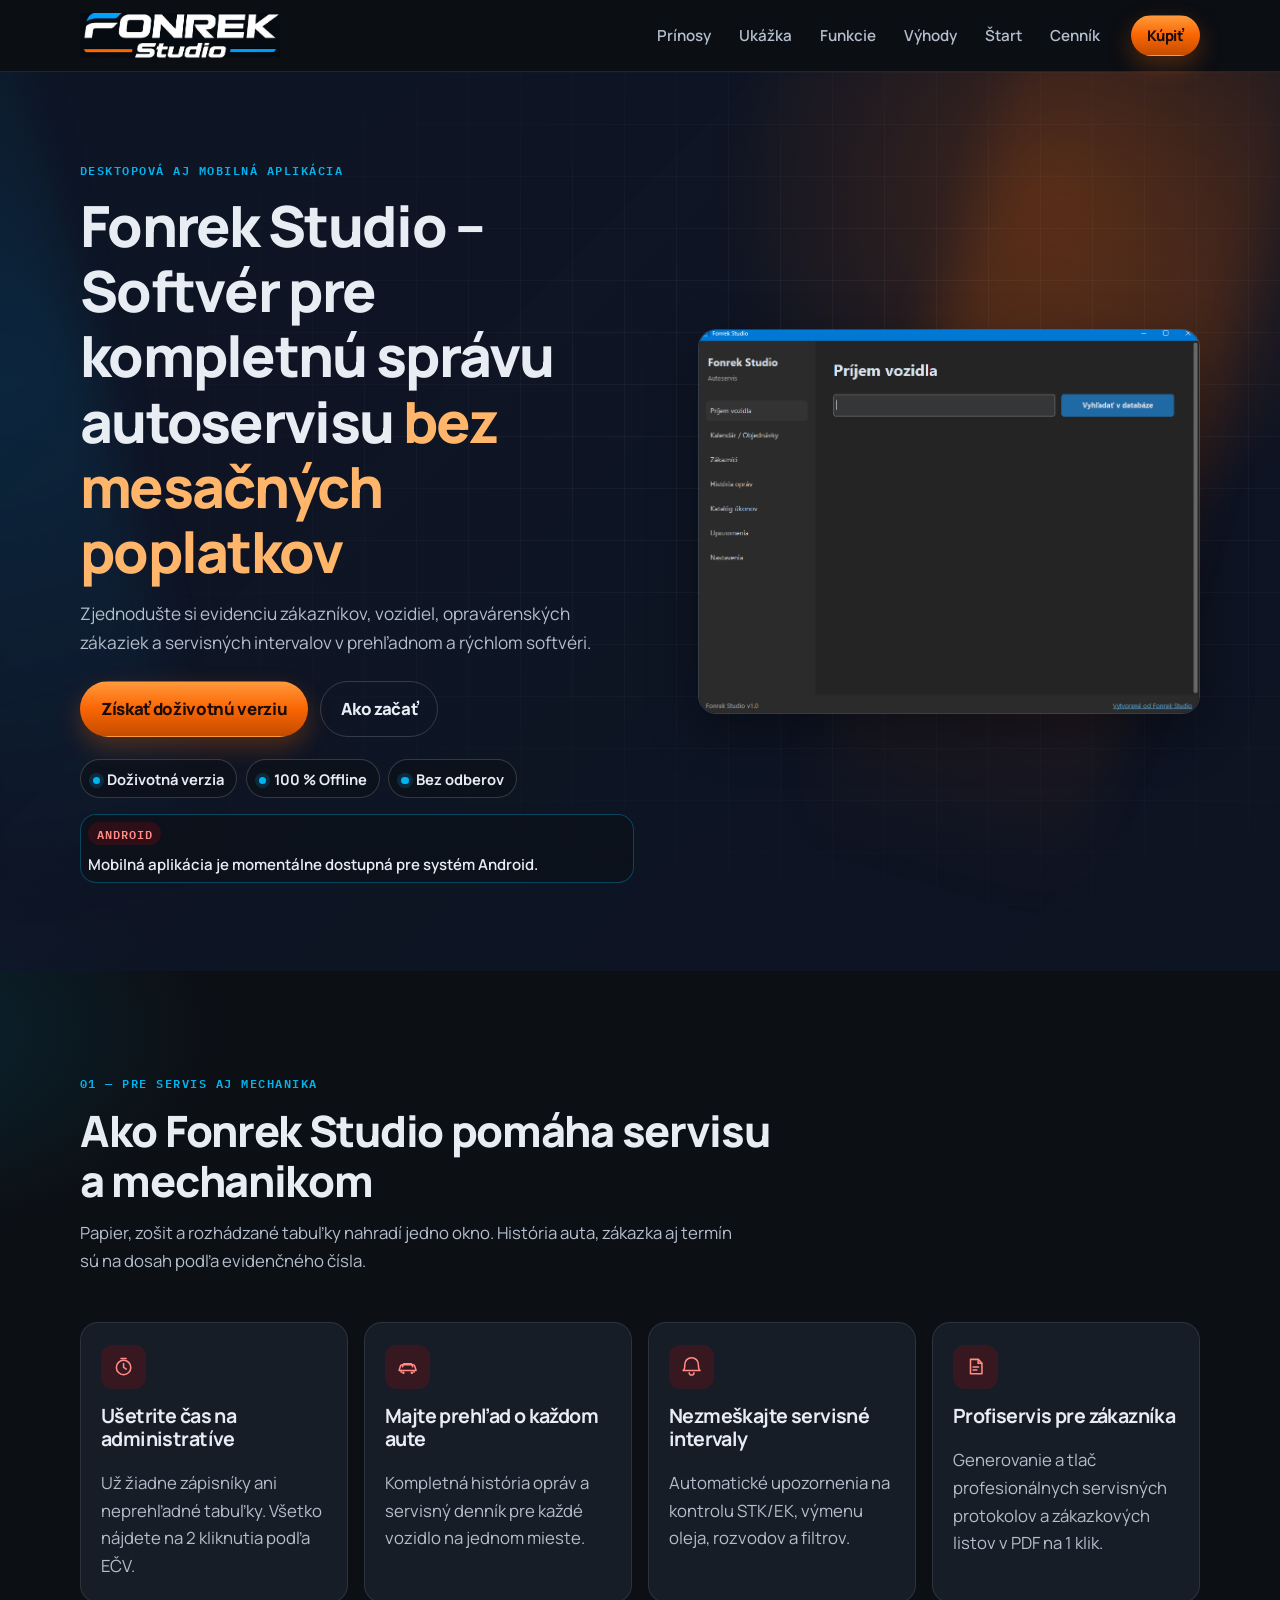
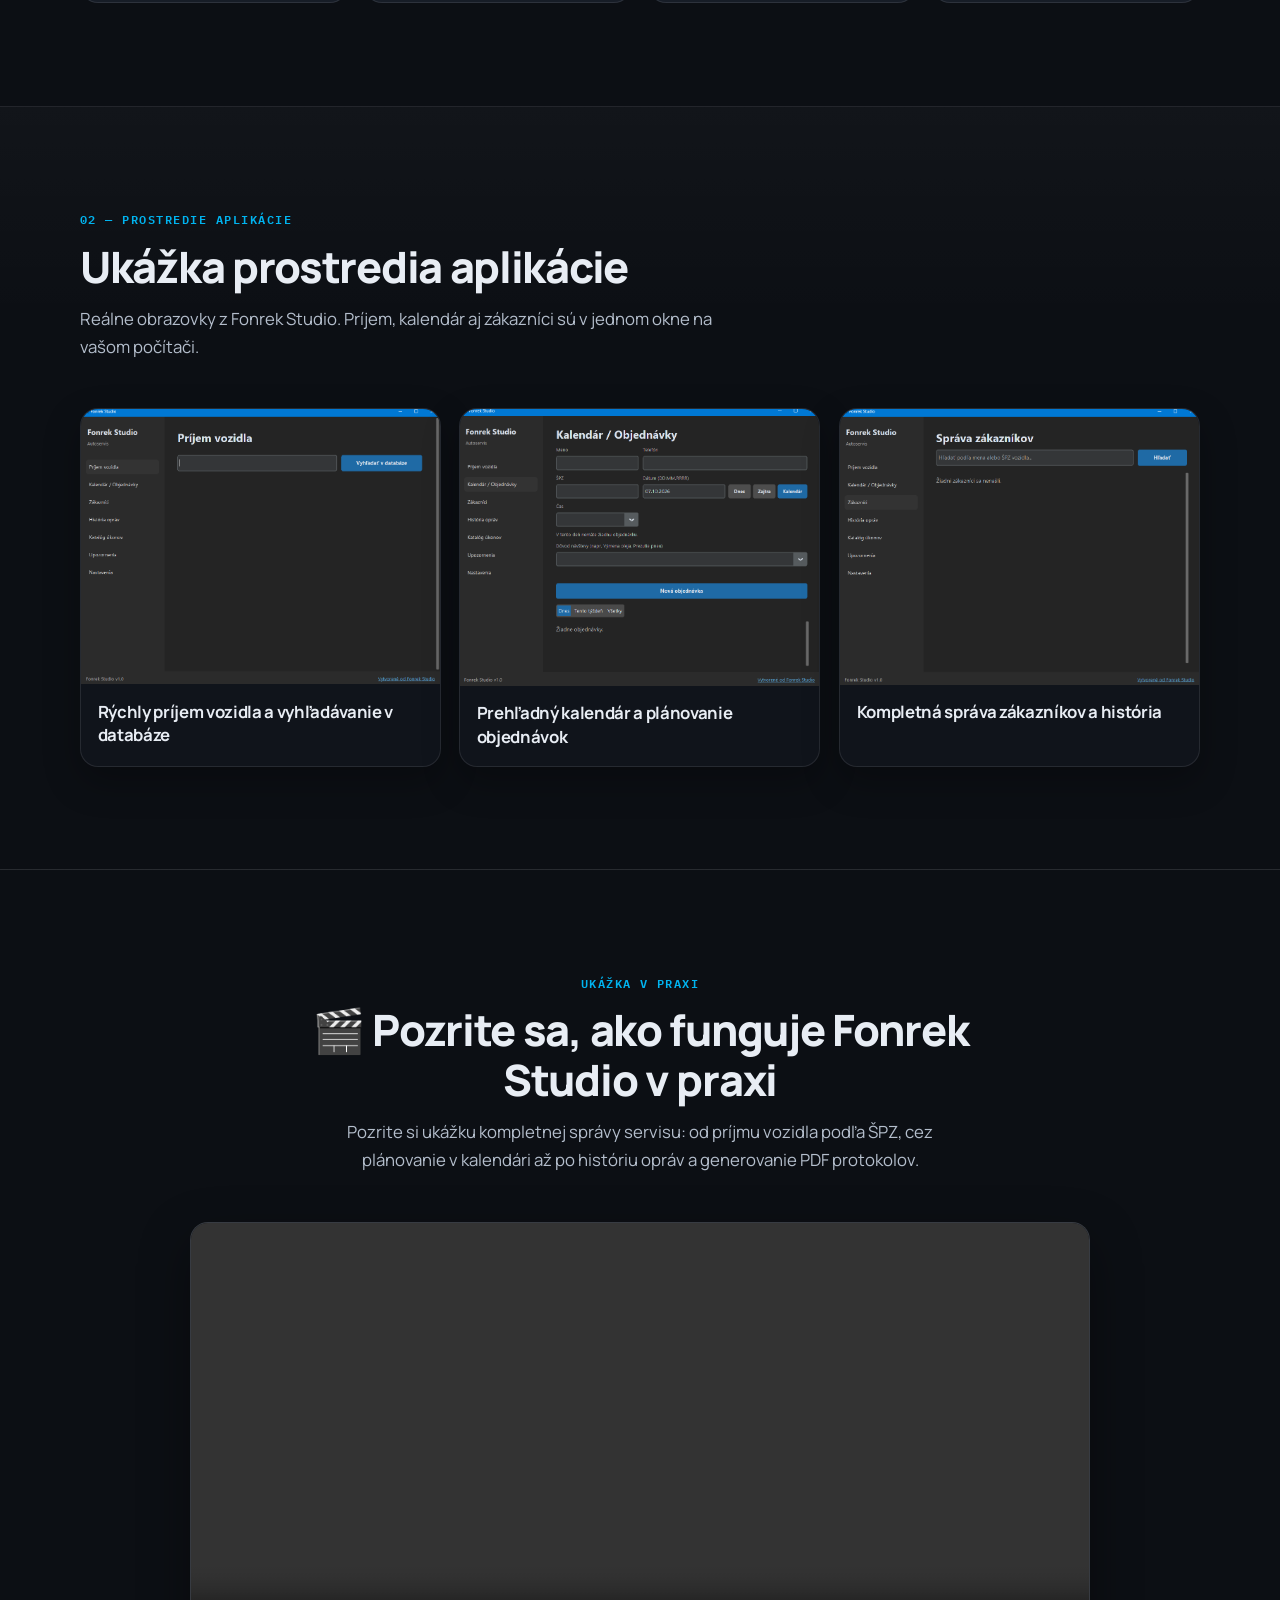
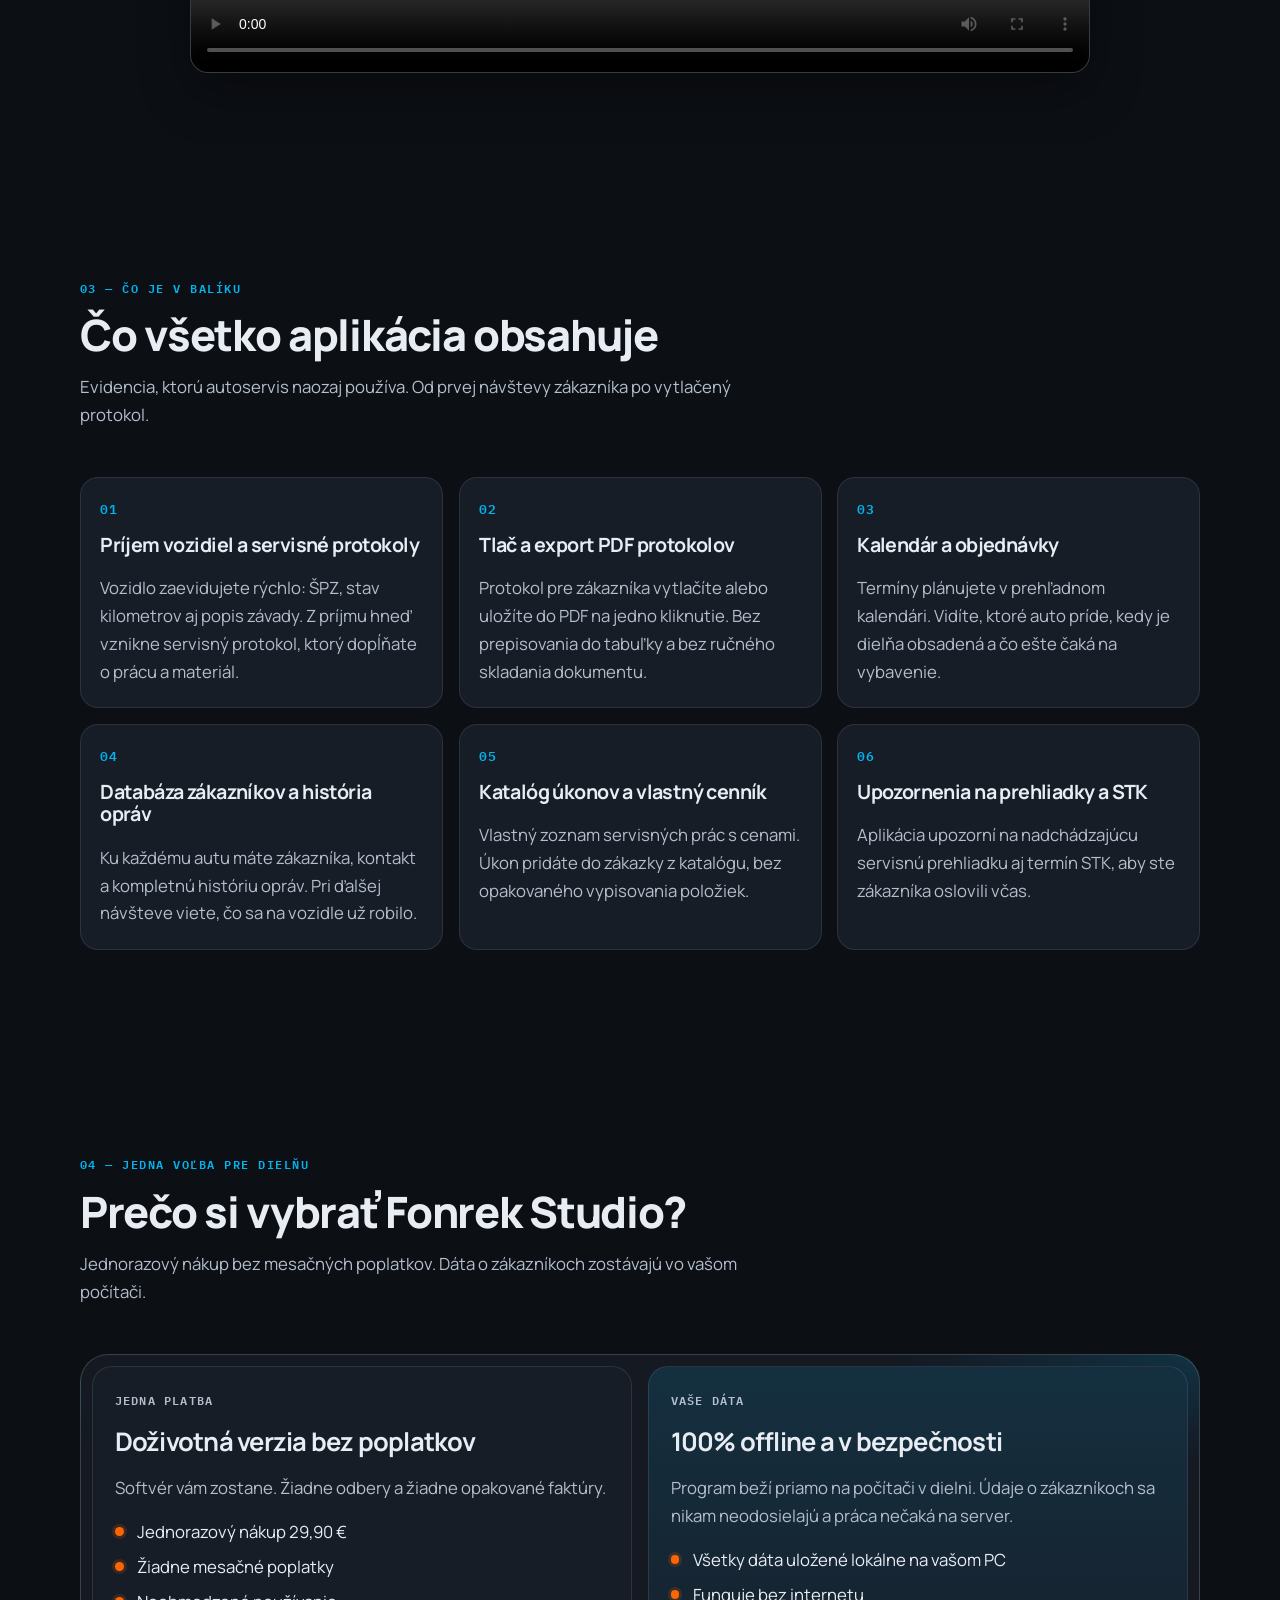
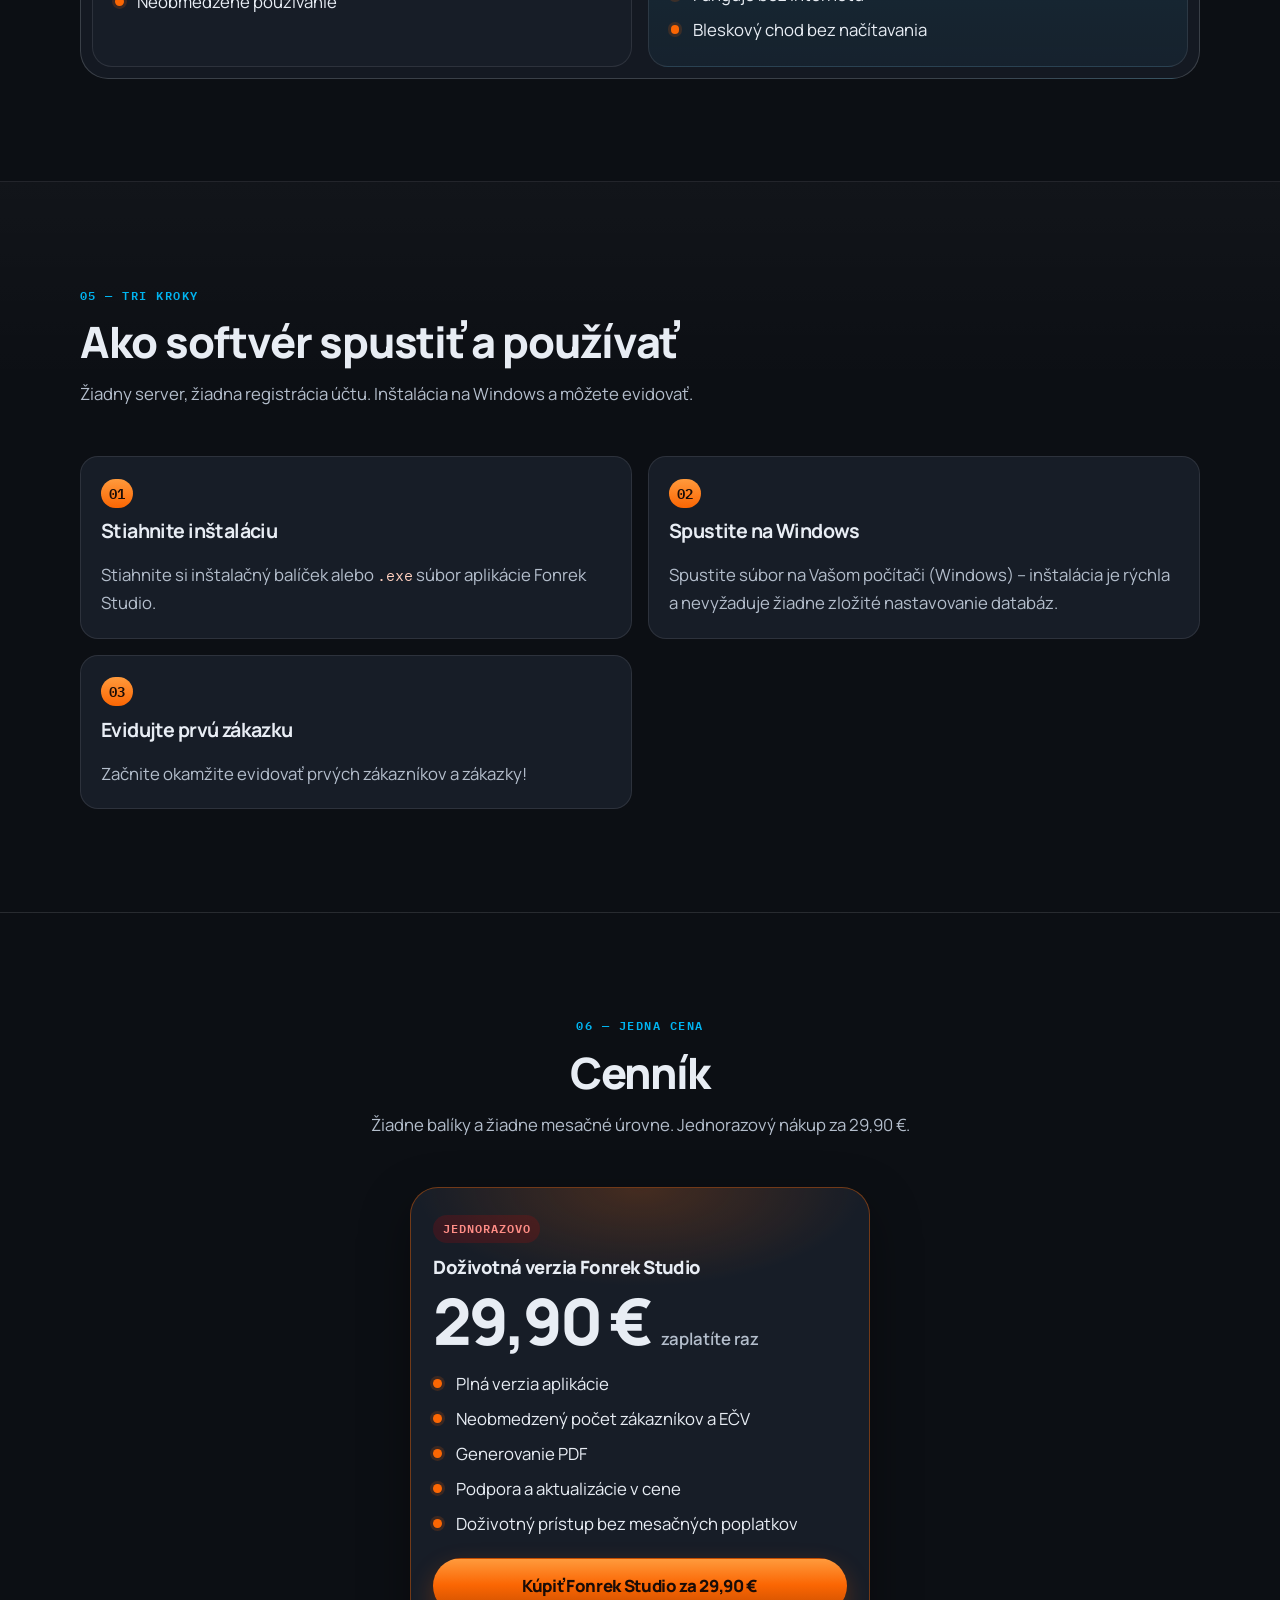
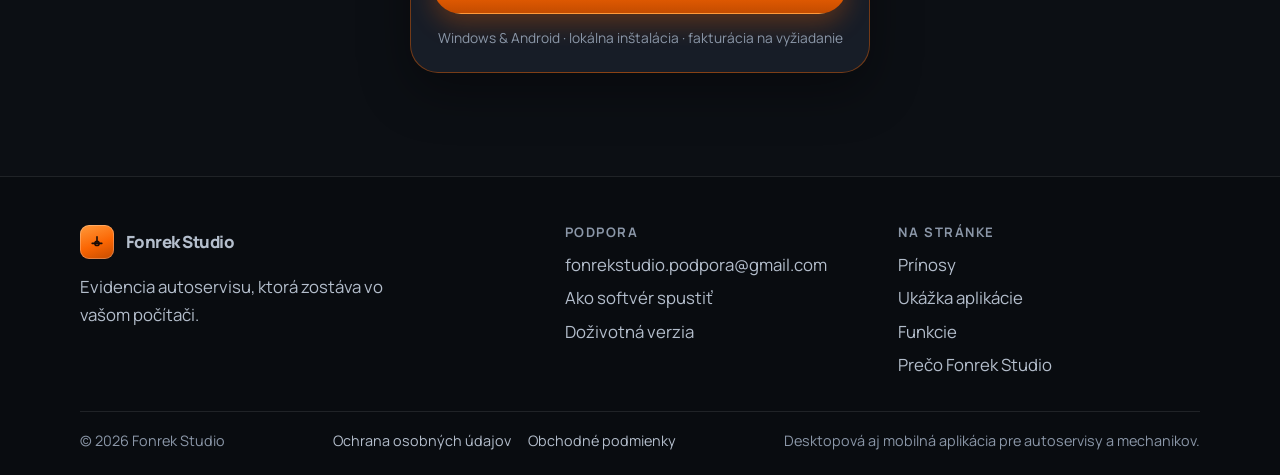
==== commit bf870029: "Add Vercel analytics tracking script to index.html" ====
--- a/index.html
+++ b/index.html
@@ -507,5 +507,6 @@
         });
       }
     </script>
+    <script defer src="/_vercel/insights/script.js"></script>
   </body>
 </html>
--- a/styles.css
+++ b/styles.css
@@ -11,7 +11,11 @@
   --accent: #fb6603;
   --accent-deep: #c44c00;
   --accent-soft: rgba(251, 102, 3, 0.16);
-  --blue: #04acf9;
+  --cyan: #00b4f0;
+  --cyan-soft: rgba(0, 180, 240, 0.16);
+  --red: #e10600;
+  --red-soft: rgba(225, 6, 0, 0.16);
+  --blue: #00b4f0;
   --ok: #3dbe86;
   --shadow: 0 18px 50px rgba(0, 0, 0, 0.35);
   --radius: 18px;
@@ -40,7 +44,7 @@
   color: var(--text);
   background:
     radial-gradient(900px 480px at 100% -10%, rgba(251, 102, 3, 0.18), transparent 55%),
-    radial-gradient(700px 420px at -10% 15%, rgba(4, 172, 249, 0.12), transparent 50%),
+    radial-gradient(700px 420px at -10% 15%, rgba(0, 180, 240, 0.14), transparent 50%),
     var(--bg);
   color-scheme: dark;
 }
@@ -53,6 +57,7 @@
 
 a {
   color: inherit;
+  text-decoration-color: var(--cyan);
   text-decoration-thickness: 1px;
   text-underline-offset: 0.18em;
 }
@@ -117,7 +122,7 @@
 
 .eyebrow {
   margin-bottom: 0.75rem;
-  color: var(--accent);
+  color: var(--cyan);
   font-family: var(--mono);
   font-size: 0.78rem;
   font-weight: 600;
@@ -292,7 +297,7 @@
 .btn-ghost:hover,
 .btn-ghost:focus-visible {
   background: rgba(255, 255, 255, 0.04);
-  border-color: rgba(251, 102, 3, 0.55);
+  border-color: rgba(0, 180, 240, 0.55);
   box-shadow: none;
   filter: none;
 }
@@ -482,8 +487,8 @@
   height: 0.45rem;
   margin-right: 0.45rem;
   border-radius: 50%;
-  background: var(--accent);
-  box-shadow: 0 0 0 4px var(--accent-soft);
+  background: var(--cyan);
+  box-shadow: 0 0 0 4px var(--cyan-soft);
   vertical-align: 0.05em;
 }
 
@@ -496,7 +501,7 @@
   max-width: 100%;
   margin: 1rem 0 0;
   padding: 0.45rem 0.85rem 0.45rem 0.45rem;
-  border: 1px solid rgba(251, 102, 3, 0.28);
+  border: 1px solid rgba(0, 180, 240, 0.32);
   border-radius: 16px;
   background: rgba(12, 15, 20, 0.55);
   color: var(--text);
@@ -508,8 +513,8 @@
 .platform-note span {
   padding: 0.2rem 0.55rem;
   border-radius: 999px;
-  background: var(--accent-soft);
-  color: #ffb56a;
+  background: var(--red-soft);
+  color: #ff8d86;
   font-family: var(--mono);
   font-size: 0.72rem;
   font-weight: 600;
@@ -531,7 +536,7 @@
   position: absolute;
   inset: 14% -6% auto;
   height: 62%;
-  background: radial-gradient(circle, rgba(251, 102, 3, 0.28), transparent 68%);
+  background: radial-gradient(circle, rgba(0, 180, 240, 0.28), transparent 68%);
   filter: blur(10px);
   pointer-events: none;
 }
@@ -561,8 +566,8 @@
 }
 
 .hero-shot:hover img {
-  border-color: rgba(251, 102, 3, 0.55);
-  box-shadow: var(--shadow), 0 0 34px rgba(251, 102, 3, 0.32);
+  border-color: rgba(0, 180, 240, 0.55);
+  box-shadow: var(--shadow), 0 0 34px rgba(0, 180, 240, 0.32);
   transform: scale(1.02);
   filter: brightness(1.1);
 }
@@ -600,10 +605,10 @@
 }
 
 .showcase figure:hover {
-  border-color: rgba(251, 102, 3, 0.55);
+  border-color: rgba(0, 180, 240, 0.55);
   box-shadow:
     0 22px 48px rgba(0, 0, 0, 0.42),
-    0 0 32px rgba(251, 102, 3, 0.3);
+    0 0 32px rgba(0, 180, 240, 0.3);
 }
 
 .showcase figure:hover img {
@@ -641,7 +646,7 @@
   max-height: calc(100vh - 2rem);
   margin: auto;
   padding: 0.85rem 0.85rem 1rem;
-  border: 1px solid rgba(251, 102, 3, 0.35);
+  border: 1px solid rgba(0, 180, 240, 0.35);
   border-radius: 20px;
   background: #10141b;
   color: var(--text);
@@ -687,8 +692,8 @@
 }
 
 .lightbox-close:hover {
-  border-color: rgba(251, 102, 3, 0.7);
-  color: #ffb56a;
+  border-color: rgba(0, 180, 240, 0.7);
+  color: #8adfff;
 }
 
 .card-grid {
@@ -720,9 +725,9 @@
 .card:hover,
 .feature:hover,
 .steps li:hover {
-  border-color: rgba(251, 102, 3, 0.5);
+  border-color: rgba(0, 180, 240, 0.5);
   background: var(--bg-card-hover);
-  box-shadow: var(--shadow), 0 0 28px rgba(251, 102, 3, 0.26);
+  box-shadow: var(--shadow), 0 0 28px rgba(0, 180, 240, 0.26);
 }
 
 .steps li:hover {
@@ -741,8 +746,8 @@
   height: 2.8rem;
   margin-bottom: 1rem;
   border-radius: 12px;
-  background: var(--accent-soft);
-  color: #ffb56a;
+  background: var(--red-soft);
+  color: #ff8d86;
 }
 
 .icon svg {
@@ -782,7 +787,7 @@
 .feature-index {
   display: block;
   margin-bottom: 0.85rem;
-  color: var(--accent);
+  color: var(--cyan);
   font-family: var(--mono);
   font-size: 0.8rem;
   font-weight: 600;
@@ -796,7 +801,7 @@
   border: 1px solid var(--line-strong);
   border-radius: 28px;
   background:
-    radial-gradient(500px 180px at 100% 0%, rgba(251, 102, 3, 0.18), transparent 60%),
+    radial-gradient(500px 180px at 100% 0%, rgba(0, 180, 240, 0.16), transparent 60%),
     var(--bg-raised);
 }
 
@@ -807,13 +812,13 @@
 
 .license-card-accent {
   background:
-    linear-gradient(180deg, rgba(251, 102, 3, 0.12), rgba(251, 102, 3, 0.03)),
+    linear-gradient(180deg, rgba(0, 180, 240, 0.12), rgba(0, 180, 240, 0.03)),
     var(--bg-card);
 }
 
 .license-kicker {
   margin-bottom: 0.55rem;
-  color: #ffb56a;
+  color: #ff8d86;
   font-family: var(--mono);
   font-size: 0.75rem;
   font-weight: 600;
@@ -921,8 +926,8 @@
   margin-bottom: 0.9rem;
   padding: 0.25rem 0.6rem;
   border-radius: 999px;
-  background: var(--accent-soft);
-  color: #ffb56a;
+  background: var(--red-soft);
+  color: #ff8d86;
   font-family: var(--mono);
   font-size: 0.75rem;
   font-weight: 600;
@@ -967,9 +972,9 @@
   width: min(100%, 460px);
   margin-top: 1rem;
   padding: 0.9rem 1rem;
-  border: 1px solid rgba(251, 102, 3, 0.28);
+  border: 1px solid rgba(0, 180, 240, 0.28);
   border-radius: 16px;
-  background: rgba(251, 102, 3, 0.08);
+  background: rgba(0, 180, 240, 0.08);
   color: var(--muted);
   font-size: 0.92rem;
   line-height: 1.5;
@@ -992,17 +997,17 @@
   height: 2.1rem;
   margin-top: 0.1rem;
   border-radius: 10px;
-  background: var(--accent-soft);
-  color: #ffb56a;
+  background: var(--red-soft);
+  color: #ff8d86;
 }
 
 .install-guide {
   width: min(100%, 460px);
   margin-top: 1rem;
   padding: 1.05rem 1.1rem 1.15rem;
-  border: 1px solid rgba(251, 102, 3, 0.28);
+  border: 1px solid rgba(0, 180, 240, 0.28);
   border-radius: 16px;
-  background: rgba(251, 102, 3, 0.08);
+  background: rgba(0, 180, 240, 0.08);
   color: var(--muted);
 }
 
@@ -1076,7 +1081,7 @@
   width: 0.35rem;
   height: 0.35rem;
   border-radius: 999px;
-  background: var(--accent);
+  background: var(--cyan);
 }
 
 .site-footer {
@@ -1177,11 +1182,11 @@
 }
 
 .legal-doc a {
-  color: #ffb56a;
+  color: #8adfff;
 }
 
 :focus-visible {
-  outline: 2px solid var(--accent);
+  outline: 2px solid var(--cyan);
   outline-offset: 3px;
 }
 
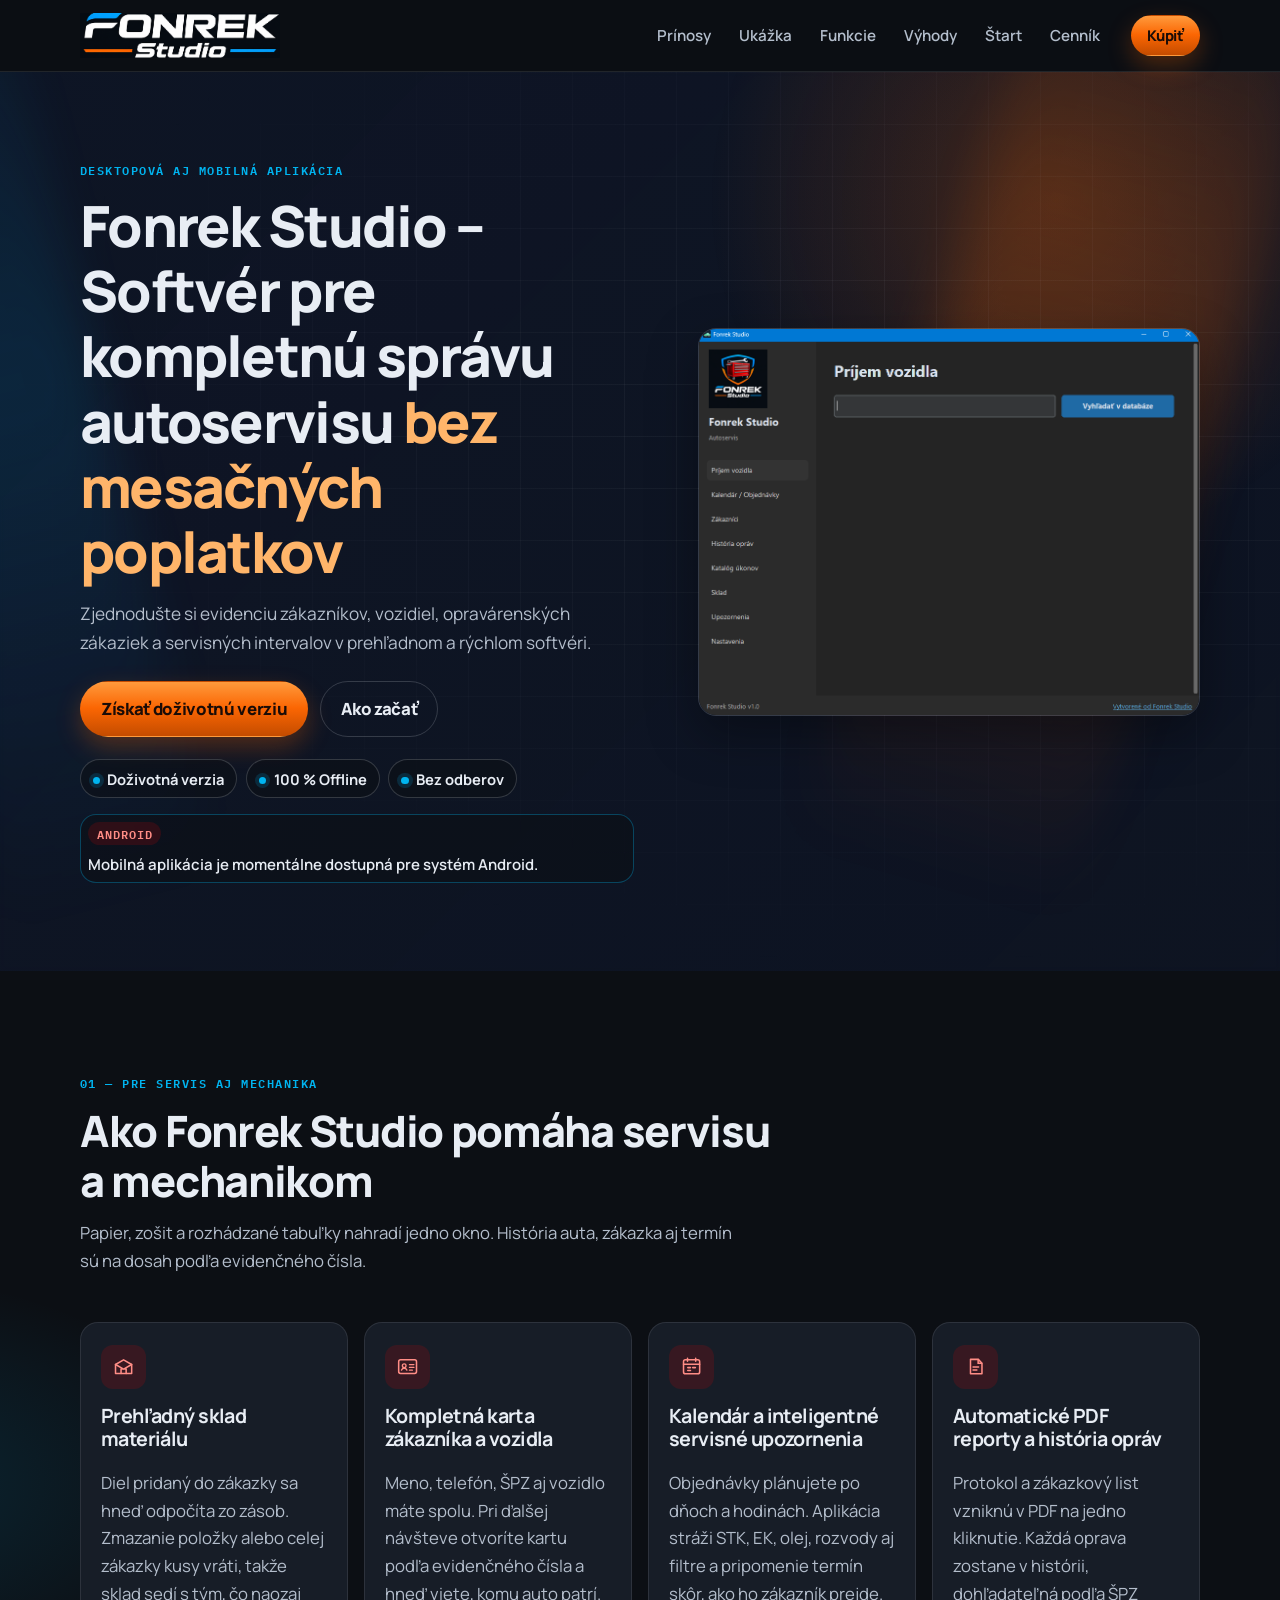
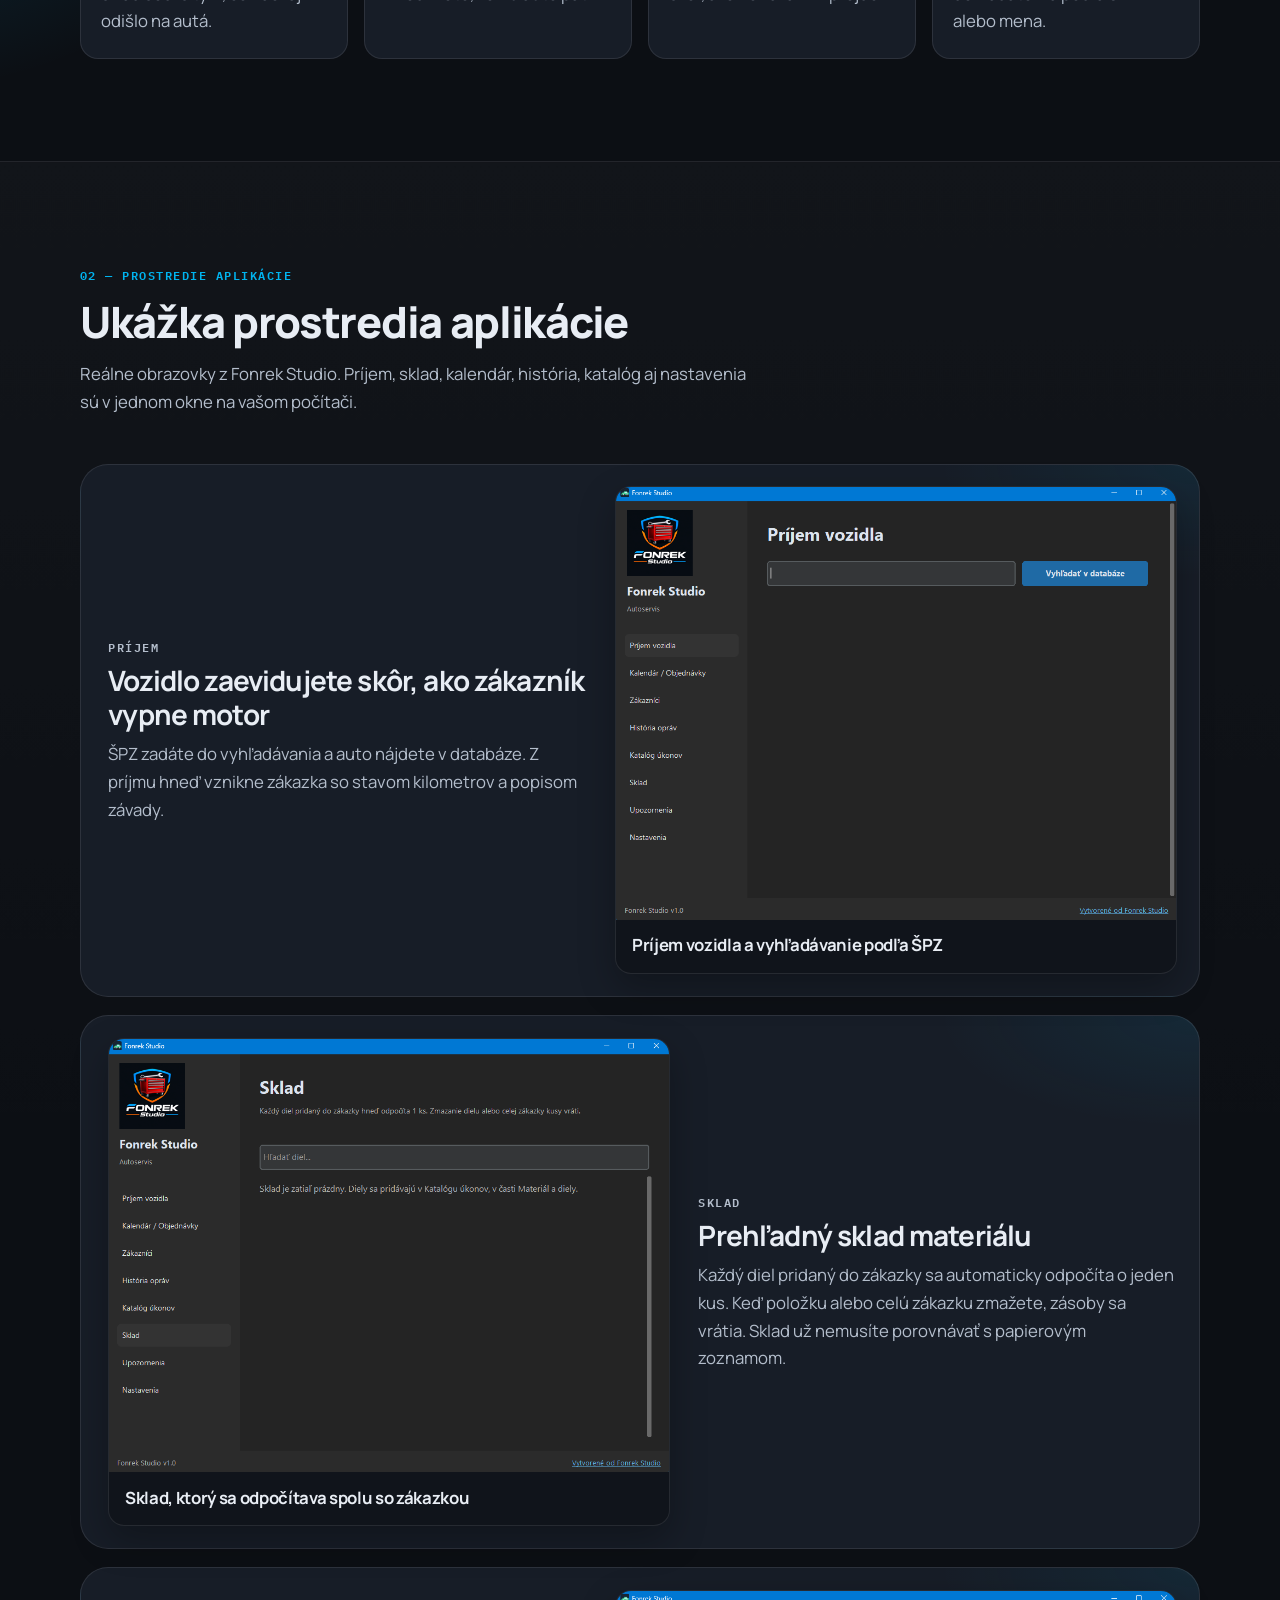
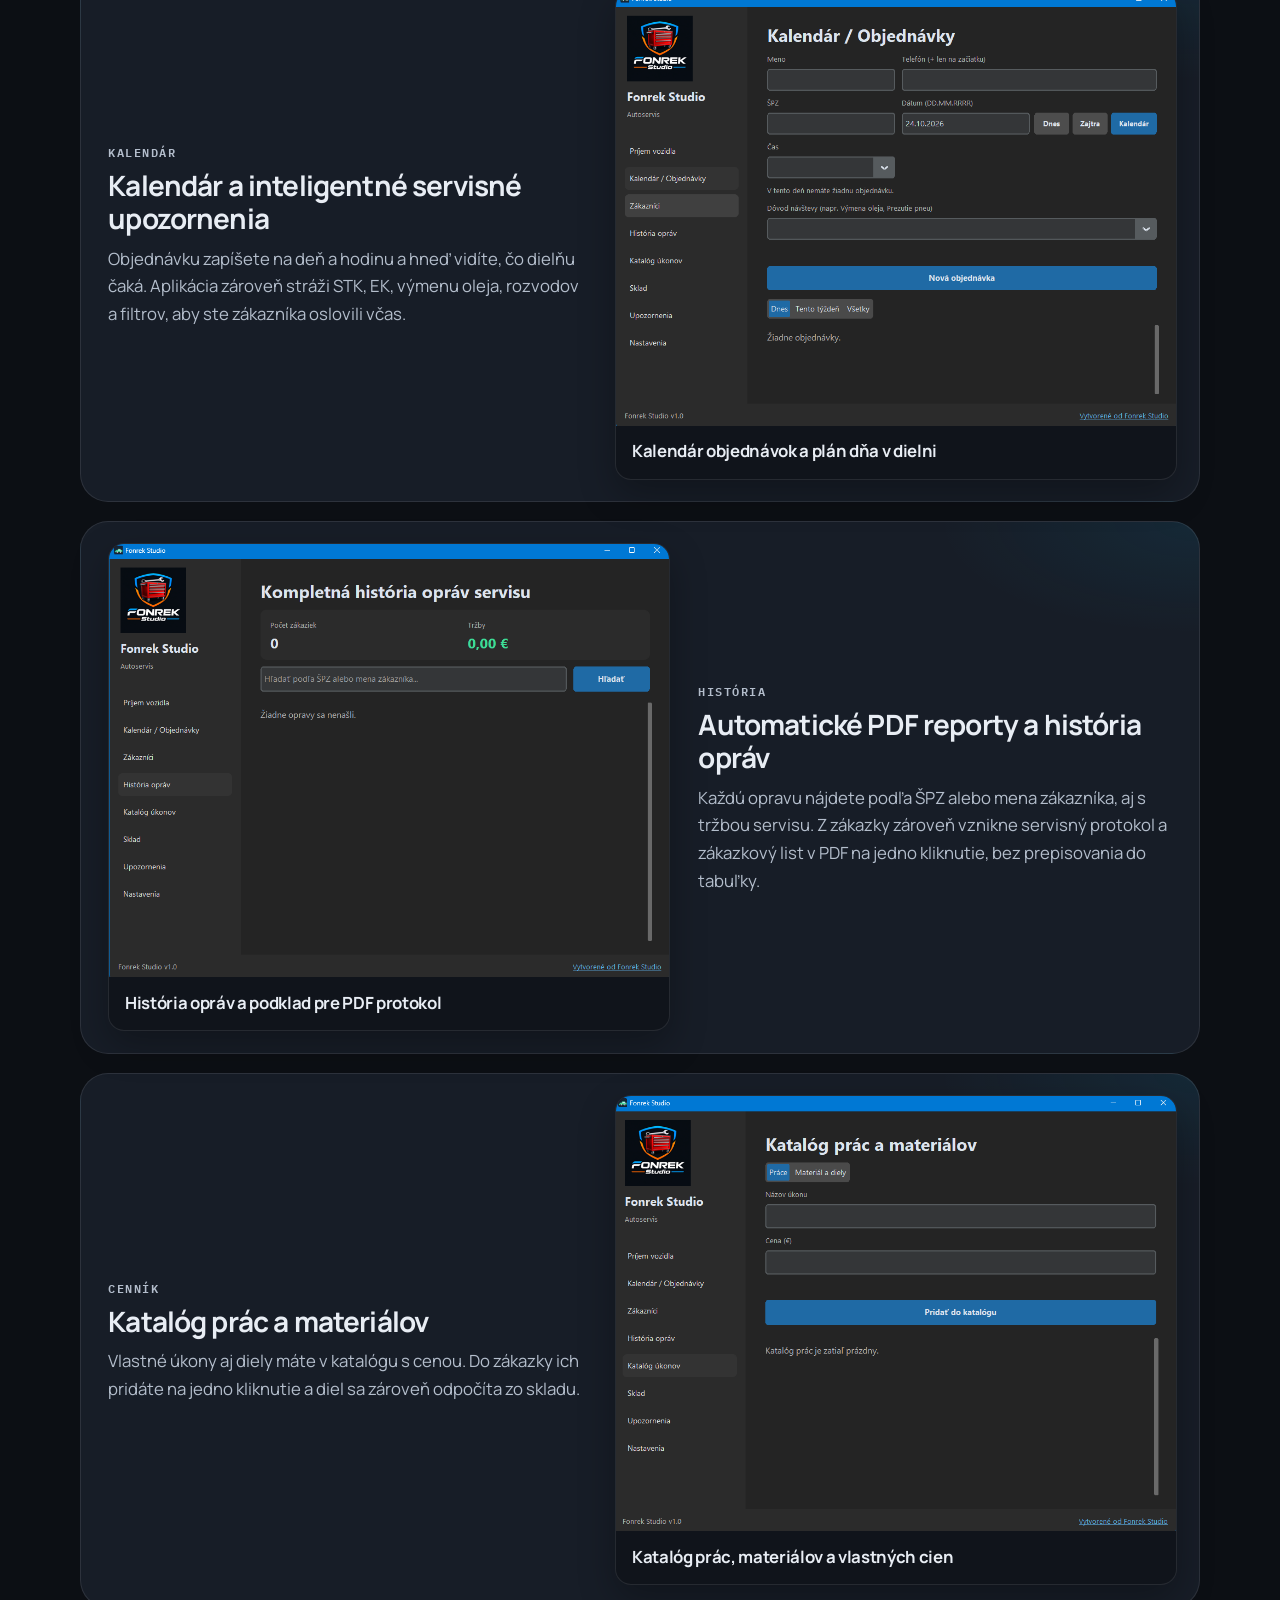
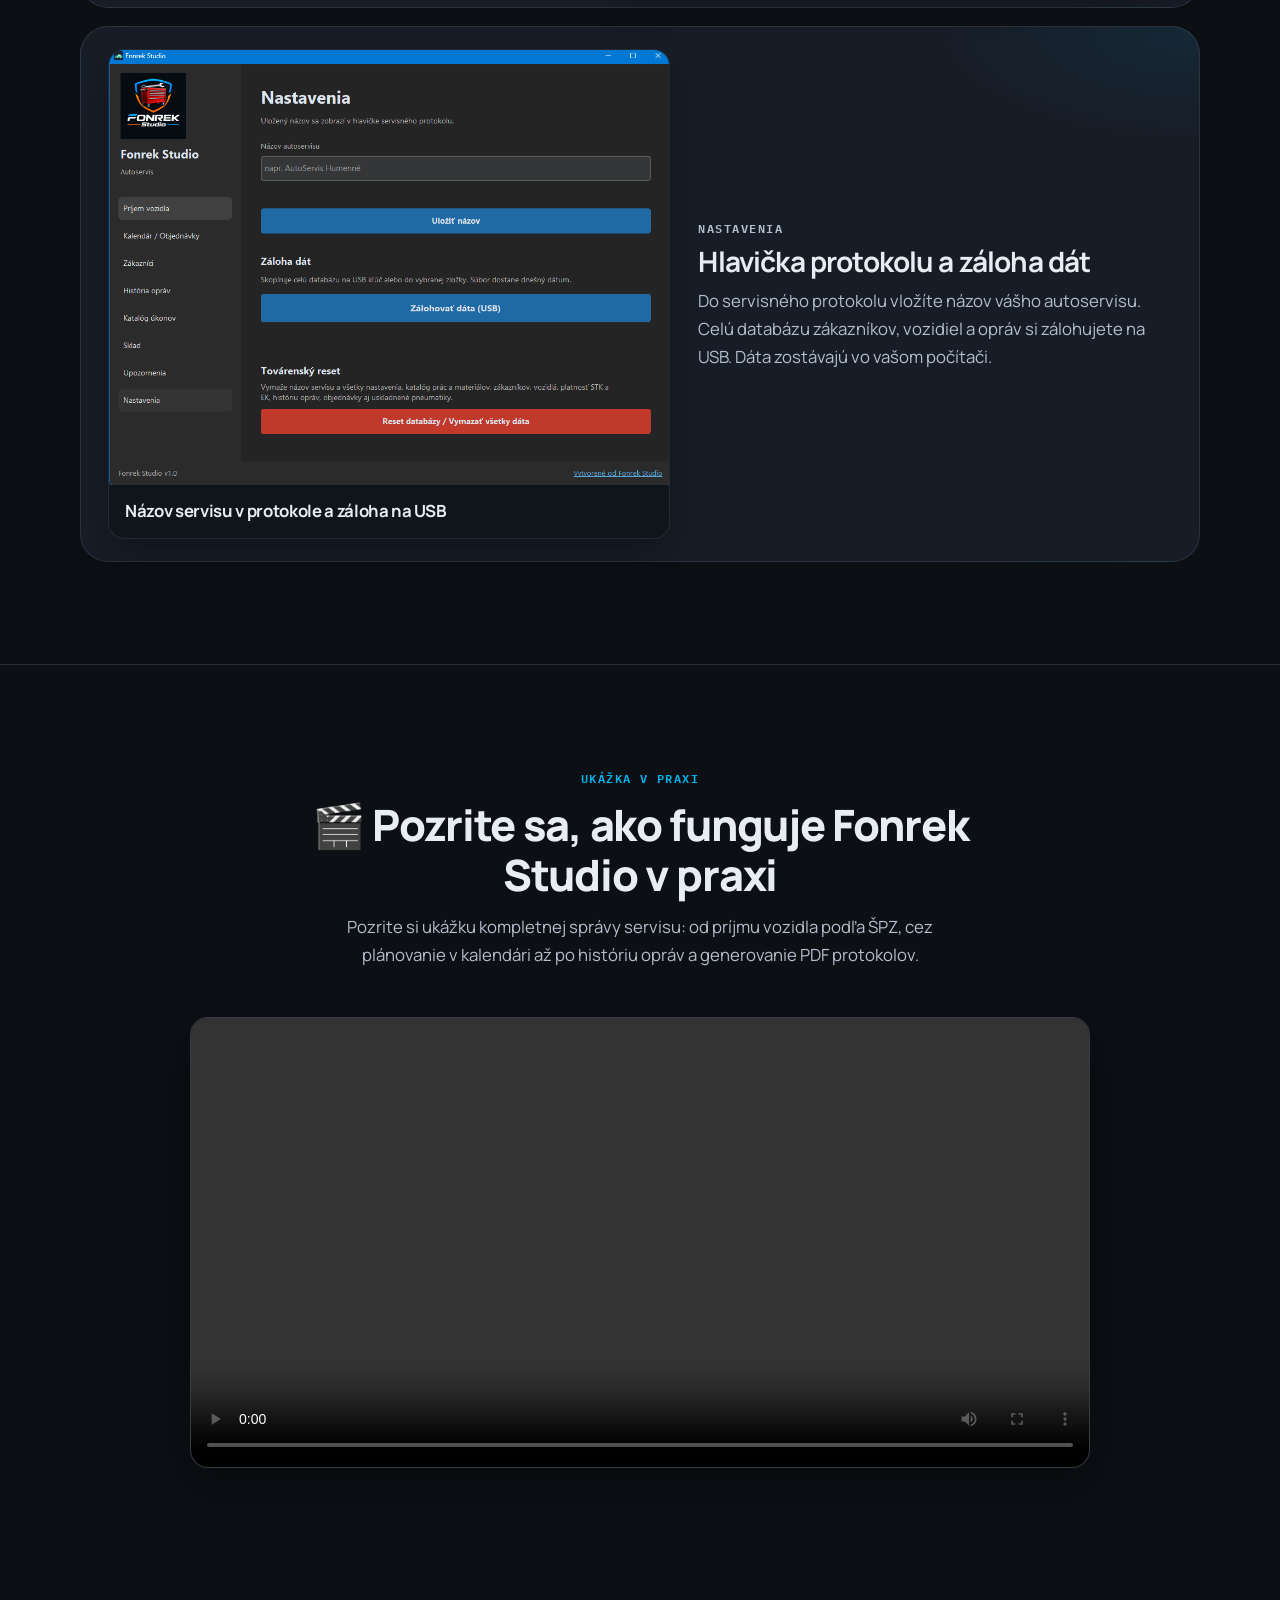
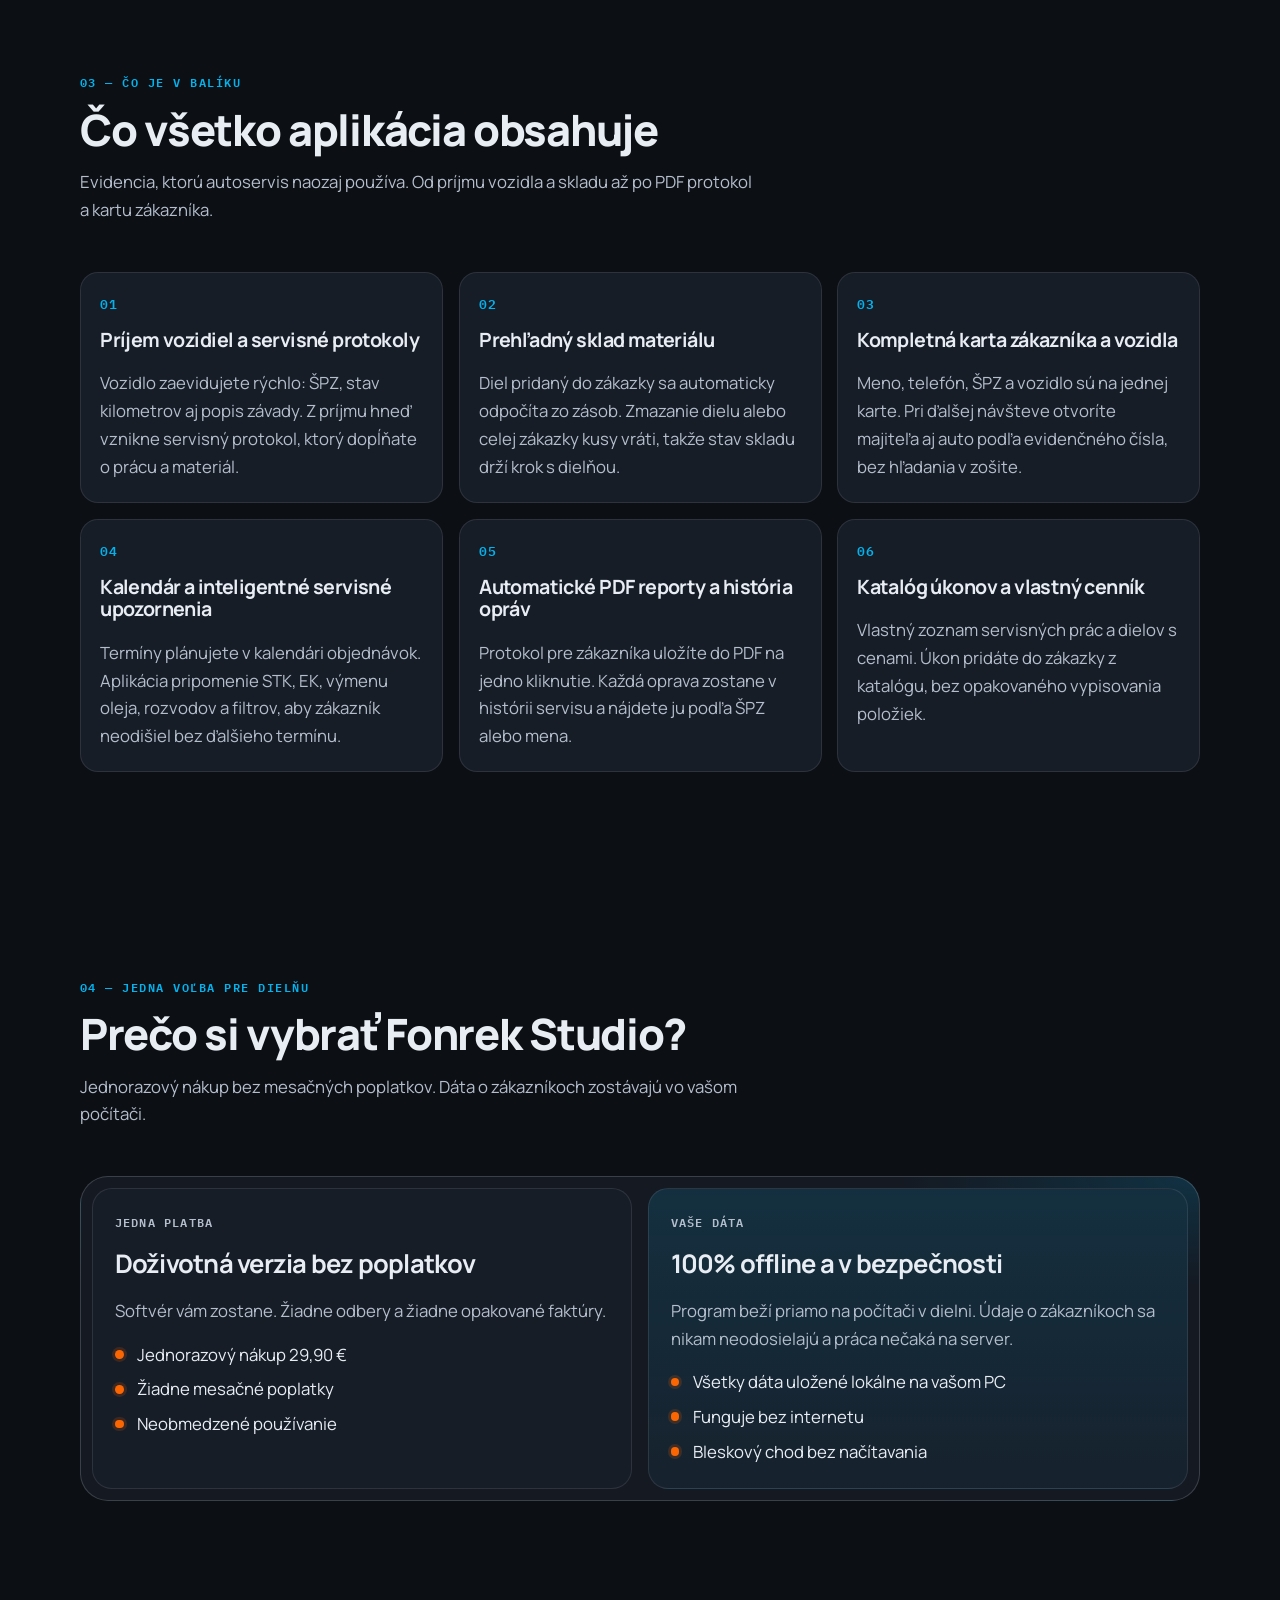
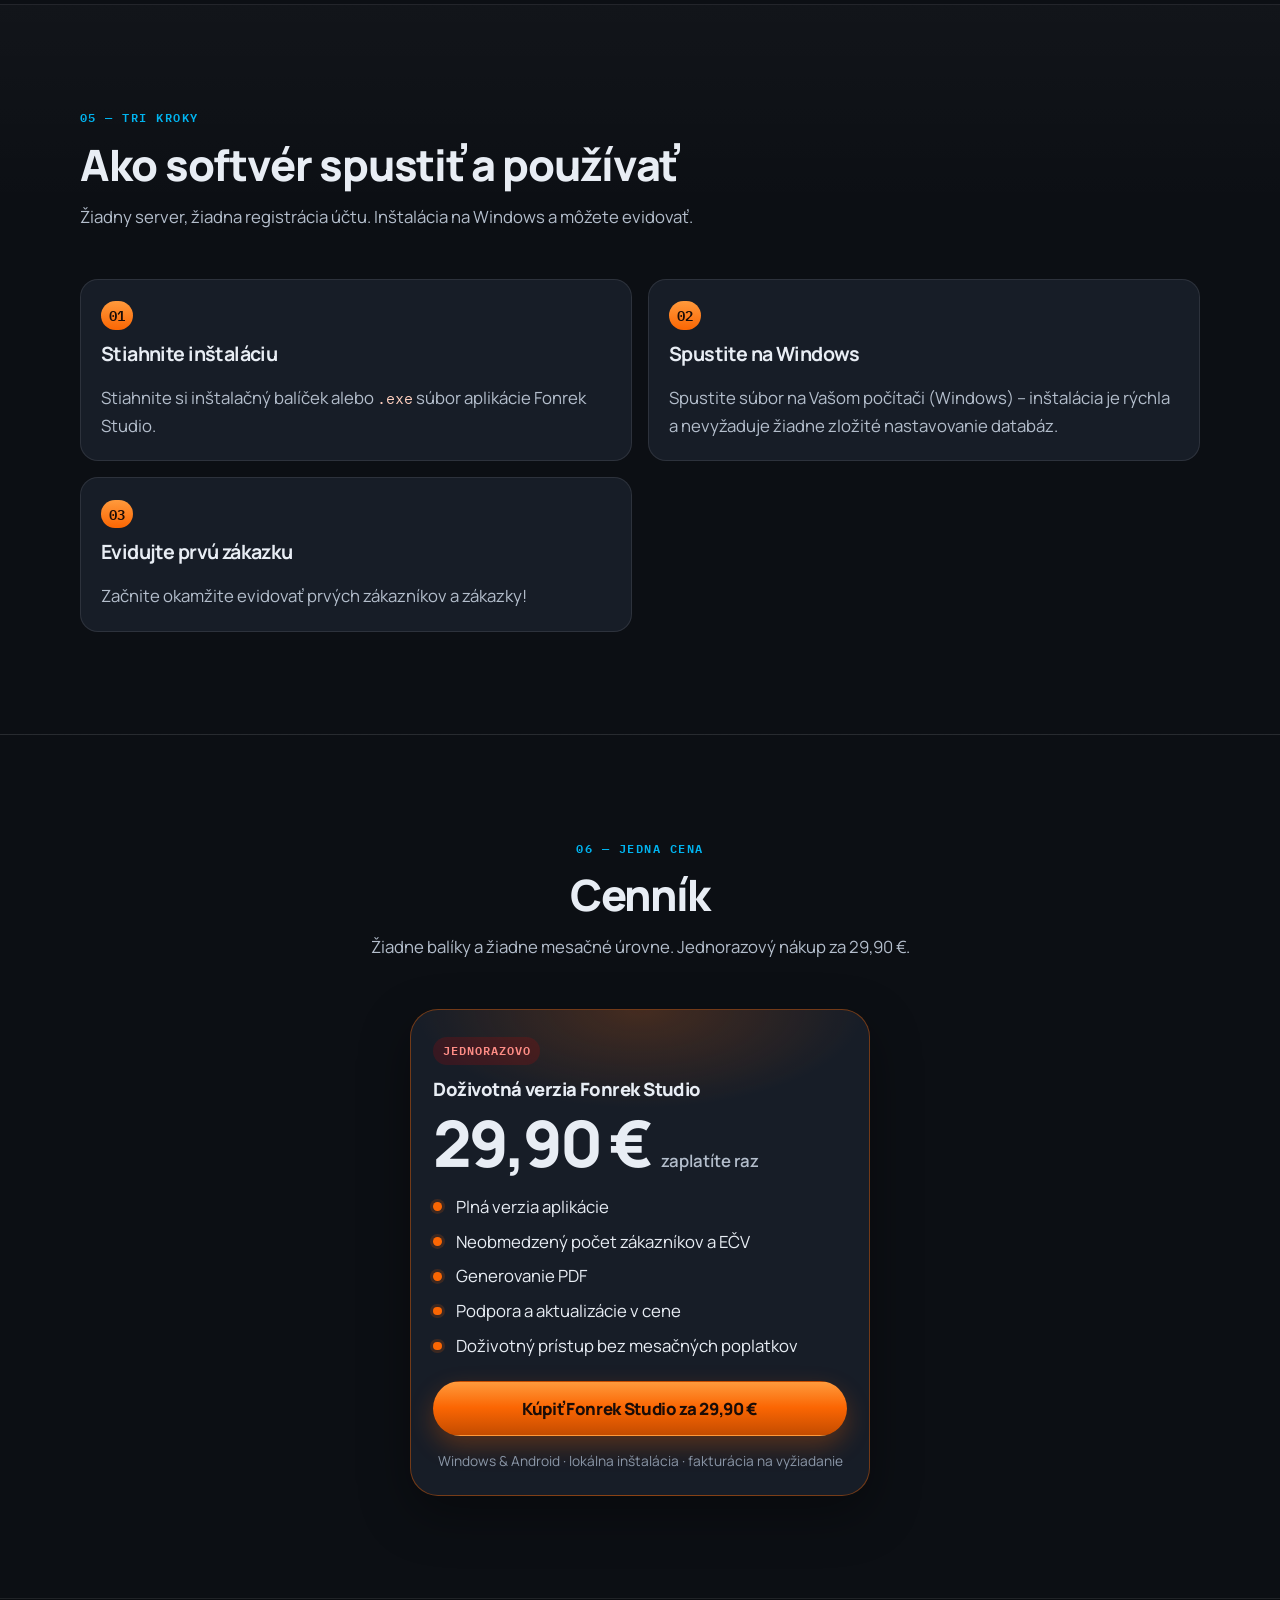
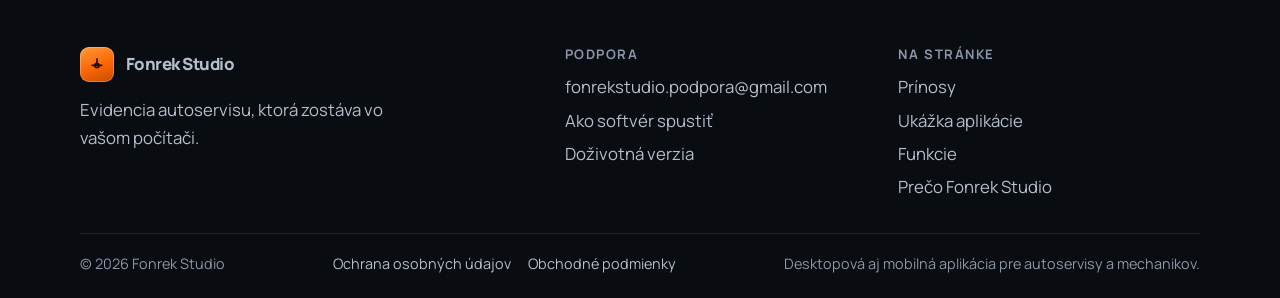
==== commit 8a7a4329: "Show inventory, customer cards, calendar alerts, and PDF history with new screenshots. Co-authored-b" ====
--- a/index.html
+++ b/index.html
@@ -98,7 +98,7 @@
 
           <figure class="hero-shot js-shot">
             <img
-              src="img/prijem vozidla.png"
+              src="img/prijem-vozidla.png"
               alt="Obrazovka Príjem vozidla v aplikácii Fonrek Studio"
             />
           </figure>
@@ -120,37 +120,35 @@
             <article class="card">
               <span class="icon" aria-hidden="true">
                 <svg viewBox="0 0 32 32">
-                  <circle cx="16" cy="17" r="8.5" fill="none" stroke="currentColor" stroke-width="1.8" />
-                  <path d="M16 12.5V17l3.2 2" fill="none" stroke="currentColor" stroke-width="1.8" stroke-linecap="round" />
-                  <path d="M13 6.5h6" fill="none" stroke="currentColor" stroke-width="1.8" stroke-linecap="round" />
+                  <path d="M6.5 13.5 16 8l9.5 5.5V24H6.5V13.5Z" fill="none" stroke="currentColor" stroke-width="1.8" stroke-linejoin="round" />
+                  <path d="M6.5 13.5 16 19l9.5-5.5M13 24v-5.2h6V24" fill="none" stroke="currentColor" stroke-width="1.8" stroke-linejoin="round" stroke-linecap="round" />
                 </svg>
               </span>
-              <h3>Ušetrite čas na administratíve</h3>
-              <p>Už žiadne zápisníky ani neprehľadné tabuľky. Všetko nájdete na 2 kliknutia podľa EČV.</p>
+              <h3>Prehľadný sklad materiálu</h3>
+              <p>Diel pridaný do zákazky sa hneď odpočíta zo zásob. Zmazanie položky alebo celej zákazky kusy vráti, takže sklad sedí s tým, čo naozaj odišlo na autá.</p>
             </article>
 
             <article class="card">
               <span class="icon" aria-hidden="true">
                 <svg viewBox="0 0 32 32">
-                  <path d="M6 20.5h20l-1.6-5.2a2 2 0 0 0-1.9-1.4H9.5a2 2 0 0 0-1.9 1.4L6 20.5Z" fill="none" stroke="currentColor" stroke-width="1.8" stroke-linejoin="round" />
-                  <path d="M8.5 20.5v2.2M23.5 20.5v2.2M10 16.2l1.4-3.4h9.2l1.4 3.4" fill="none" stroke="currentColor" stroke-width="1.8" stroke-linecap="round" stroke-linejoin="round" />
-                  <circle cx="11" cy="23.2" r="1.5" fill="currentColor" />
-                  <circle cx="21" cy="23.2" r="1.5" fill="currentColor" />
+                  <rect x="5.5" y="8" width="21" height="16" rx="2.2" fill="none" stroke="currentColor" stroke-width="1.8" />
+                  <circle cx="12" cy="15" r="2.15" fill="none" stroke="currentColor" stroke-width="1.6" />
+                  <path d="M8.8 20.2c.7-1.5 1.8-2.2 3.2-2.2s2.5.7 3.2 2.2M18.2 13.6h5.2M18.2 17h5.2M18.2 20.2h3.4" fill="none" stroke="currentColor" stroke-width="1.6" stroke-linecap="round" />
                 </svg>
               </span>
-              <h3>Majte prehľad o každom aute</h3>
-              <p>Kompletná história opráv a servisný denník pre každé vozidlo na jednom mieste.</p>
+              <h3>Kompletná karta zákazníka a vozidla</h3>
+              <p>Meno, telefón, ŠPZ aj vozidlo máte spolu. Pri ďalšej návšteve otvoríte kartu podľa evidenčného čísla a hneď viete, komu auto patrí.</p>
             </article>
 
             <article class="card">
               <span class="icon" aria-hidden="true">
                 <svg viewBox="0 0 32 32">
-                  <path d="M8 13.5a8 8 0 0 1 16 0c0 6 2 7.2 2 7.2H6s2-1.2 2-7.2Z" fill="none" stroke="currentColor" stroke-width="1.8" stroke-linejoin="round" />
-                  <path d="M13.2 23.2a2.8 2.8 0 0 0 5.6 0" fill="none" stroke="currentColor" stroke-width="1.8" stroke-linecap="round" />
+                  <rect x="6.5" y="8" width="19" height="16.5" rx="2.2" fill="none" stroke="currentColor" stroke-width="1.8" />
+                  <path d="M6.5 13.2h19M11.2 6.2v3.6M20.8 6.2v3.6M11.5 17.2h3.2M17.3 17.2h3.2M11.5 20.6h3.2" fill="none" stroke="currentColor" stroke-width="1.8" stroke-linecap="round" />
                 </svg>
               </span>
-              <h3>Nezmeškajte servisné intervaly</h3>
-              <p>Automatické upozornenia na kontrolu STK/EK, výmenu oleja, rozvodov a filtrov.</p>
+              <h3>Kalendár a inteligentné servisné upozornenia</h3>
+              <p>Objednávky plánujete po dňoch a hodinách. Aplikácia stráži STK, EK, olej, rozvody aj filtre a pripomenie termín skôr, ako ho zákazník prejde.</p>
             </article>
 
             <article class="card">
@@ -160,8 +158,8 @@
                   <path d="M19 7.8V12h4.2M13 16.5h6.5M13 20h4.5" fill="none" stroke="currentColor" stroke-width="1.8" stroke-linecap="round" />
                 </svg>
               </span>
-              <h3>Profiservis pre zákazníka</h3>
-              <p>Generovanie a tlač profesionálnych servisných protokolov a zákazkových listov v PDF na 1 klik.</p>
+              <h3>Automatické PDF reporty a história opráv</h3>
+              <p>Protokol a zákazkový list vzniknú v PDF na jedno kliknutie. Každá oprava zostane v histórii, dohľadateľná podľa ŠPZ alebo mena.</p>
             </article>
           </div>
         </div>
@@ -173,33 +171,123 @@
             <p class="eyebrow">02 — Prostredie aplikácie</p>
             <h2 id="showcase-title">Ukážka prostredia aplikácie</h2>
             <p class="lede">
-              Reálne obrazovky z Fonrek Studio. Príjem, kalendár aj zákazníci sú v jednom
-              okne na vašom počítači.
+              Reálne obrazovky z Fonrek Studio. Príjem, sklad, kalendár, história,
+              katalóg aj nastavenia sú v jednom okne na vašom počítači.
             </p>
           </header>
 
-          <div class="showcase">
-            <figure class="js-shot">
-              <img
-                src="img/prijem vozidla.png"
-                alt="Obrazovka príjmu vozidla s vyhľadávaním v databáze"
-              />
-              <figcaption>Rýchly príjem vozidla a vyhľadávanie v databáze</figcaption>
-            </figure>
-            <figure class="js-shot">
-              <img
-                src="img/kalendar a objednavky.png"
-                alt="Obrazovka kalendára a objednávok v aplikácii Fonrek Studio"
-              />
-              <figcaption>Prehľadný kalendár a plánovanie objednávok</figcaption>
-            </figure>
-            <figure class="js-shot">
-              <img
-                src="img/zakaznici.png"
-                alt="Obrazovka správy zákazníkov v aplikácii Fonrek Studio"
-              />
-              <figcaption>Kompletná správa zákazníkov a história</figcaption>
-            </figure>
+          <div class="feature-rows">
+            <article class="feature-row">
+              <div class="feature-copy">
+                <p class="eyebrow">Príjem</p>
+                <h3>Vozidlo zaevidujete skôr, ako zákazník vypne motor</h3>
+                <p>
+                  ŠPZ zadáte do vyhľadávania a auto nájdete v databáze. Z príjmu hneď
+                  vznikne zákazka so stavom kilometrov a popisom závady.
+                </p>
+              </div>
+              <figure class="js-shot">
+                <img
+                  src="img/prijem-vozidla.png"
+                  alt="Obrazovka príjmu vozidla s vyhľadávaním v databáze"
+                />
+                <figcaption>Príjem vozidla a vyhľadávanie podľa ŠPZ</figcaption>
+              </figure>
+            </article>
+
+            <article class="feature-row">
+              <div class="feature-copy">
+                <p class="eyebrow">Sklad</p>
+                <h3>Prehľadný sklad materiálu</h3>
+                <p>
+                  Každý diel pridaný do zákazky sa automaticky odpočíta o jeden kus.
+                  Keď položku alebo celú zákazku zmažete, zásoby sa vrátia. Sklad
+                  už nemusíte porovnávať s papierovým zoznamom.
+                </p>
+              </div>
+              <figure class="js-shot">
+                <img
+                  src="img/sklad-materialu.png"
+                  alt="Obrazovka skladu materiálu s automatickým odpočtom dielov"
+                />
+                <figcaption>Sklad, ktorý sa odpočítava spolu so zákazkou</figcaption>
+              </figure>
+            </article>
+
+            <article class="feature-row">
+              <div class="feature-copy">
+                <p class="eyebrow">Kalendár</p>
+                <h3>Kalendár a inteligentné servisné upozornenia</h3>
+                <p>
+                  Objednávku zapíšete na deň a hodinu a hneď vidíte, čo dielňu čaká.
+                  Aplikácia zároveň stráži STK, EK, výmenu oleja, rozvodov a filtrov,
+                  aby ste zákazníka oslovili včas.
+                </p>
+              </div>
+              <figure class="js-shot">
+                <img
+                  src="img/kalendar-objednavok.png"
+                  alt="Obrazovka kalendára a nových objednávok v aplikácii Fonrek Studio"
+                />
+                <figcaption>Kalendár objednávok a plán dňa v dielni</figcaption>
+              </figure>
+            </article>
+
+            <article class="feature-row">
+              <div class="feature-copy">
+                <p class="eyebrow">História</p>
+                <h3>Automatické PDF reporty a história opráv</h3>
+                <p>
+                  Každú opravu nájdete podľa ŠPZ alebo mena zákazníka, aj s tržbou
+                  servisu. Z zákazky zároveň vznikne servisný protokol a zákazkový
+                  list v PDF na jedno kliknutie, bez prepisovania do tabuľky.
+                </p>
+              </div>
+              <figure class="js-shot">
+                <img
+                  src="img/historia-oprav.png"
+                  alt="Obrazovka kompletnej histórie opráv s vyhľadávaním podľa ŠPZ alebo mena"
+                />
+                <figcaption>História opráv a podklad pre PDF protokol</figcaption>
+              </figure>
+            </article>
+
+            <article class="feature-row">
+              <div class="feature-copy">
+                <p class="eyebrow">Cenník</p>
+                <h3>Katalóg prác a materiálov</h3>
+                <p>
+                  Vlastné úkony aj diely máte v katalógu s cenou. Do zákazky ich
+                  pridáte na jedno kliknutie a diel sa zároveň odpočíta zo skladu.
+                </p>
+              </div>
+              <figure class="js-shot">
+                <img
+                  src="img/katalog-prac.png"
+                  alt="Obrazovka katalógu prác a materiálov s cenou úkonu"
+                />
+                <figcaption>Katalóg prác, materiálov a vlastných cien</figcaption>
+              </figure>
+            </article>
+
+            <article class="feature-row">
+              <div class="feature-copy">
+                <p class="eyebrow">Nastavenia</p>
+                <h3>Hlavička protokolu a záloha dát</h3>
+                <p>
+                  Do servisného protokolu vložíte názov vášho autoservisu. Celú
+                  databázu zákazníkov, vozidiel a opráv si zálohujete na USB.
+                  Dáta zostávajú vo vašom počítači.
+                </p>
+              </div>
+              <figure class="js-shot">
+                <img
+                  src="img/nastavenia-aplikacie.png"
+                  alt="Nastavenia názvu autoservisu a zálohy databázy"
+                />
+                <figcaption>Názov servisu v protokole a záloha na USB</figcaption>
+              </figure>
+            </article>
           </div>
         </div>
       </section>
@@ -229,8 +317,8 @@
             <p class="eyebrow">03 — Čo je v balíku</p>
             <h2 id="features-title">Čo všetko aplikácia obsahuje</h2>
             <p class="lede">
-              Evidencia, ktorú autoservis naozaj používa. Od prvej návštevy zákazníka
-              po vytlačený protokol.
+              Evidencia, ktorú autoservis naozaj používa. Od príjmu vozidla
+              a skladu až po PDF protokol a kartu zákazníka.
             </p>
           </header>
 
@@ -245,42 +333,42 @@
             </article>
             <article class="feature">
               <span class="feature-index">02</span>
-              <h3>Tlač a export PDF protokolov</h3>
-              <p>
-                Protokol pre zákazníka vytlačíte alebo uložíte do PDF na jedno kliknutie.
-                Bez prepisovania do tabuľky a bez ručného skladania dokumentu.
+              <h3>Prehľadný sklad materiálu</h3>
+              <p>
+                Diel pridaný do zákazky sa automaticky odpočíta zo zásob. Zmazanie
+                dielu alebo celej zákazky kusy vráti, takže stav skladu drží krok s dielňou.
               </p>
             </article>
             <article class="feature">
               <span class="feature-index">03</span>
-              <h3>Kalendár a objednávky</h3>
-              <p>
-                Termíny plánujete v prehľadnom kalendári. Vidíte, ktoré auto príde,
-                kedy je dielňa obsadená a čo ešte čaká na vybavenie.
+              <h3>Kompletná karta zákazníka a vozidla</h3>
+              <p>
+                Meno, telefón, ŠPZ a vozidlo sú na jednej karte. Pri ďalšej návšteve
+                otvoríte majiteľa aj auto podľa evidenčného čísla, bez hľadania v zošite.
               </p>
             </article>
             <article class="feature">
               <span class="feature-index">04</span>
-              <h3>Databáza zákazníkov a história opráv</h3>
-              <p>
-                Ku každému autu máte zákazníka, kontakt a kompletnú históriu opráv.
-                Pri ďalšej návšteve viete, čo sa na vozidle už robilo.
+              <h3>Kalendár a inteligentné servisné upozornenia</h3>
+              <p>
+                Termíny plánujete v kalendári objednávok. Aplikácia pripomenie STK, EK,
+                výmenu oleja, rozvodov a filtrov, aby zákazník neodišiel bez ďalšieho termínu.
               </p>
             </article>
             <article class="feature">
               <span class="feature-index">05</span>
-              <h3>Katalóg úkonov a vlastný cenník</h3>
-              <p>
-                Vlastný zoznam servisných prác s cenami. Úkon pridáte do zákazky
-                z katalógu, bez opakovaného vypisovania položiek.
+              <h3>Automatické PDF reporty a história opráv</h3>
+              <p>
+                Protokol pre zákazníka uložíte do PDF na jedno kliknutie. Každá oprava
+                zostane v histórii servisu a nájdete ju podľa ŠPZ alebo mena.
               </p>
             </article>
             <article class="feature">
               <span class="feature-index">06</span>
-              <h3>Upozornenia na prehliadky a STK</h3>
-              <p>
-                Aplikácia upozorní na nadchádzajúcu servisnú prehliadku aj termín STK,
-                aby ste zákazníka oslovili včas.
+              <h3>Katalóg úkonov a vlastný cenník</h3>
+              <p>
+                Vlastný zoznam servisných prác a dielov s cenami. Úkon pridáte do zákazky
+                z katalógu, bez opakovaného vypisovania položiek.
               </p>
             </article>
           </div>
@@ -492,7 +580,7 @@
       });
 
       if (motionOk) {
-        document.querySelectorAll(".card, .feature, .showcase figure, .hero-shot").forEach((el) => {
+        document.querySelectorAll(".card, .feature, .showcase figure, .feature-row figure, .hero-shot").forEach((el) => {
           el.addEventListener("pointermove", (event) => {
             const rect = el.getBoundingClientRect();
             const x = (event.clientX - rect.left) / rect.width - 0.5;
--- a/styles.css
+++ b/styles.css
@@ -311,6 +311,24 @@
   gap: 0.65rem;
 }
 
+.activation-note {
+  margin: 0.2rem 0 0;
+  padding: 0.9rem 1rem;
+  border: 1px solid rgba(251, 102, 3, 0.5);
+  border-radius: 14px;
+  background: rgba(251, 102, 3, 0.12);
+  color: var(--text);
+  font-size: 0.94rem;
+  font-weight: 600;
+  line-height: 1.5;
+  text-align: left;
+}
+
+.activation-note strong {
+  color: #ffb56a;
+  font-weight: 800;
+}
+
 .hero {
   position: relative;
   padding: clamp(3.2rem, 7vw, 5.5rem) 0 clamp(3.5rem, 7vw, 5.5rem);
@@ -616,6 +634,82 @@
   filter: brightness(1.1);
 }
 
+.feature-rows {
+  display: grid;
+  gap: 1.15rem;
+}
+
+.feature-row {
+  display: grid;
+  gap: 1.15rem;
+  align-items: center;
+  padding: 1.15rem;
+  border: 1px solid var(--line);
+  border-radius: 28px;
+  background:
+    radial-gradient(420px 180px at 100% 0%, rgba(0, 180, 240, 0.08), transparent 62%),
+    var(--bg-card);
+}
+
+.feature-row .eyebrow {
+  margin-bottom: 0.4rem;
+}
+
+.feature-row h3 {
+  margin: 0 0 0.55rem;
+  font-size: clamp(1.35rem, 2.2vw, 1.75rem);
+  letter-spacing: -0.03em;
+  line-height: 1.2;
+}
+
+.feature-row p {
+  margin: 0;
+  color: var(--muted);
+}
+
+.feature-row figure {
+  --tilt-x: 0deg;
+  --tilt-y: 0deg;
+  margin: 0;
+  overflow: hidden;
+  border: 1px solid var(--line);
+  border-radius: 16px;
+  background: #10141b;
+  box-shadow: 0 14px 36px rgba(0, 0, 0, 0.28);
+  transform: perspective(900px) rotateX(var(--tilt-x)) rotateY(var(--tilt-y));
+  transition:
+    transform 0.16s ease,
+    border-color 0.22s ease,
+    box-shadow 0.22s ease;
+  cursor: pointer;
+}
+
+.feature-row img {
+  display: block;
+  width: 100%;
+  height: auto;
+  transition: transform 0.35s ease, filter 0.35s ease;
+}
+
+.feature-row figcaption {
+  padding: 0.85rem 1rem 1rem;
+  font-weight: 700;
+  letter-spacing: -0.02em;
+  line-height: 1.4;
+}
+
+.feature-row figure:hover {
+  border-color: rgba(0, 180, 240, 0.55);
+  box-shadow:
+    0 22px 48px rgba(0, 0, 0, 0.42),
+    0 0 32px rgba(0, 180, 240, 0.3);
+}
+
+.feature-row figure:hover img {
+  transform: scale(1.02);
+  filter: brightness(1.06);
+}
+
 .demo-section .section-head {
   margin-inline: auto;
   text-align: center;
@@ -1219,6 +1313,20 @@
 
   .showcase {
     grid-template-columns: repeat(3, 1fr);
+  }
+
+  .feature-row {
+    grid-template-columns: minmax(0, 0.92fr) minmax(0, 1.08fr);
+    gap: 1.75rem;
+    padding: 1.35rem 1.35rem 1.35rem 1.7rem;
+  }
+
+  .feature-row:nth-child(even) {
+    grid-template-columns: minmax(0, 1.08fr) minmax(0, 0.92fr);
+  }
+
+  .feature-row:nth-child(even) .feature-copy {
+    order: 2;
   }
 }
 
@@ -1316,6 +1424,7 @@
   .card,
   .feature,
   .showcase figure,
+  .feature-row figure,
   .hero-shot {
     transform: none !important;
   }
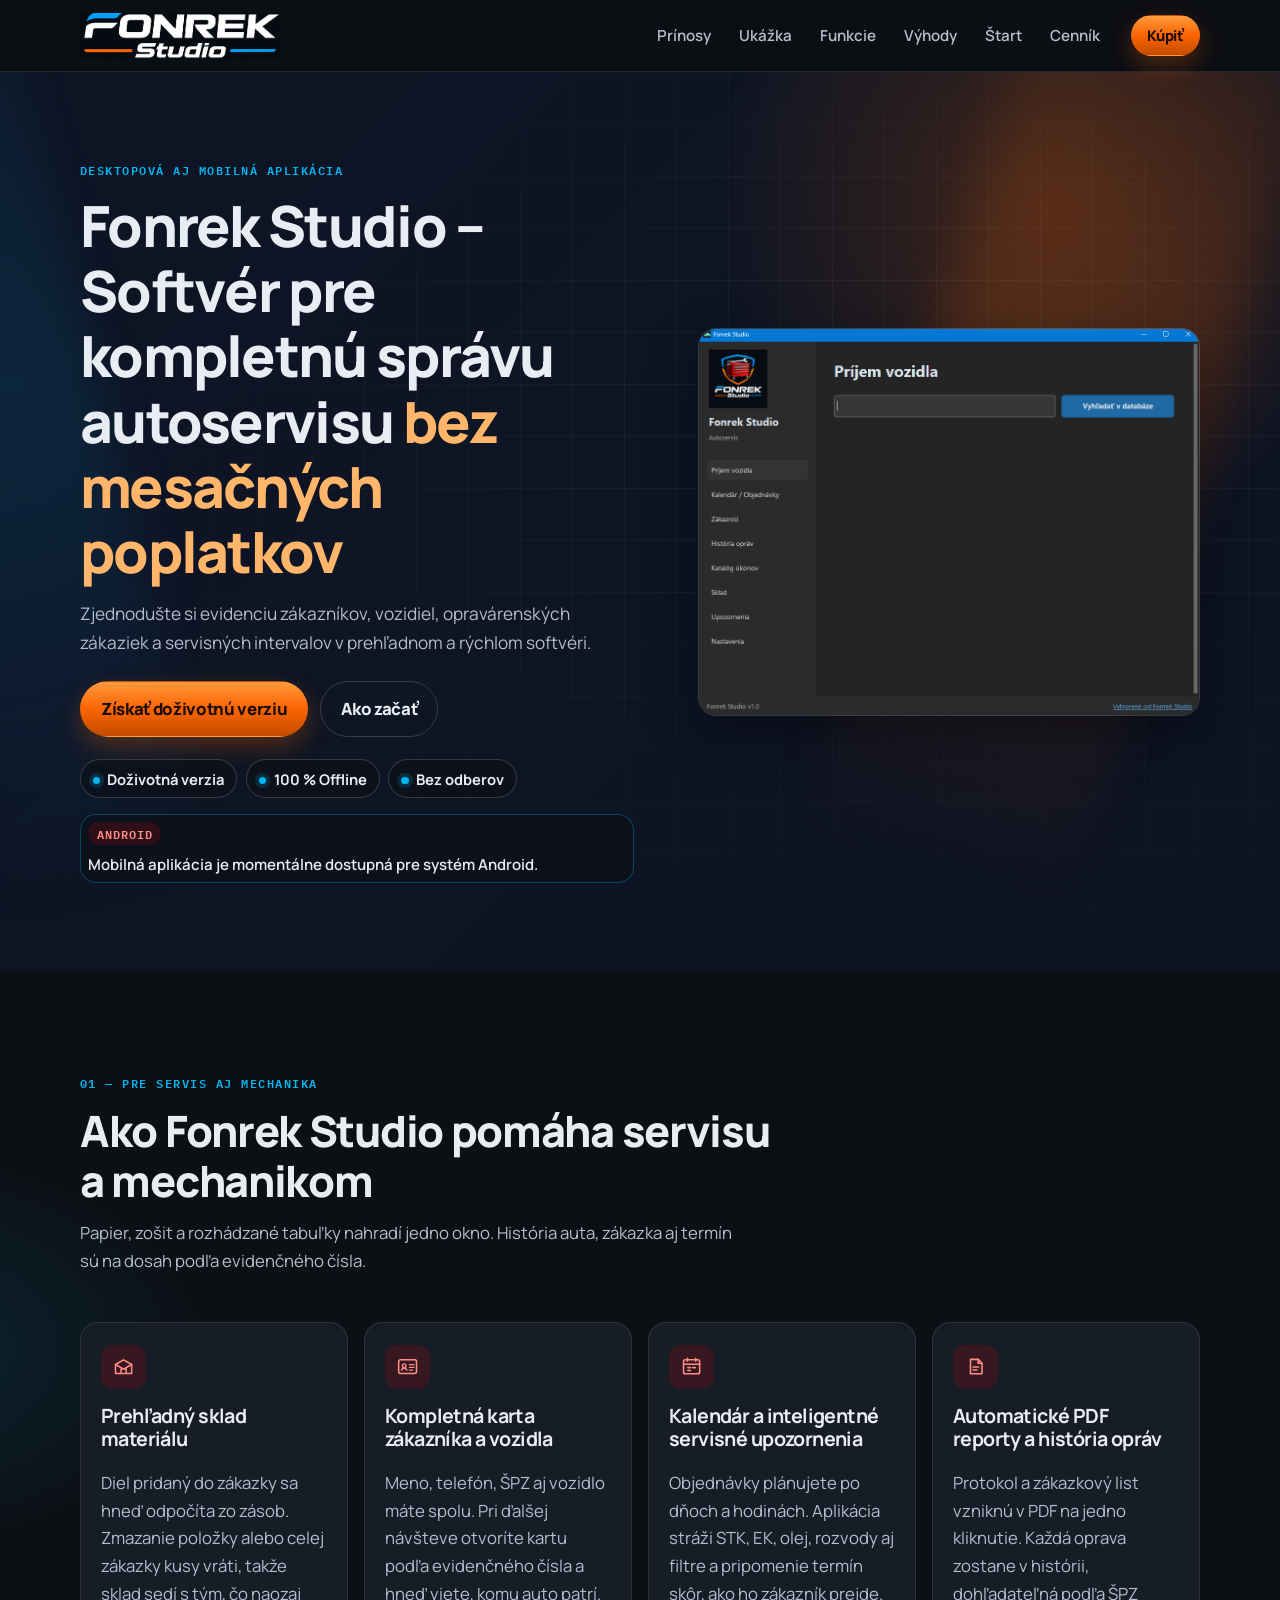
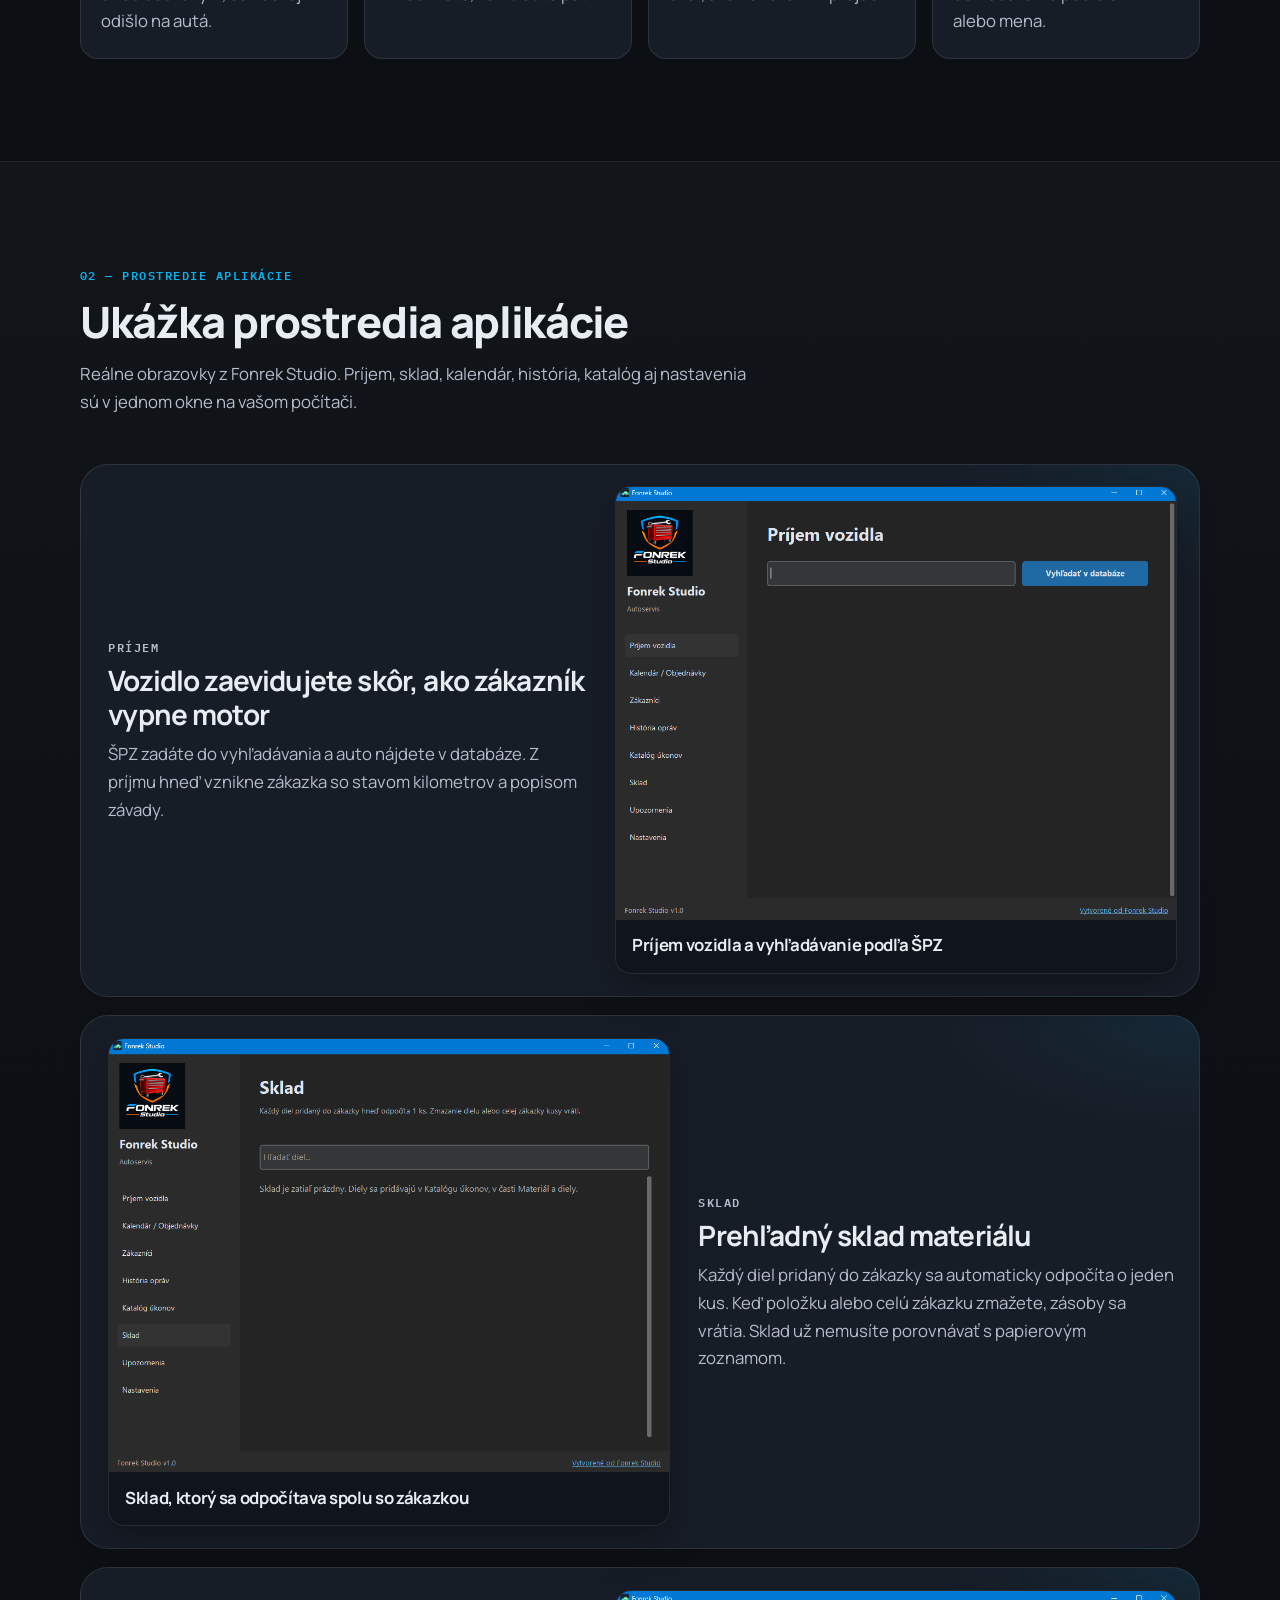
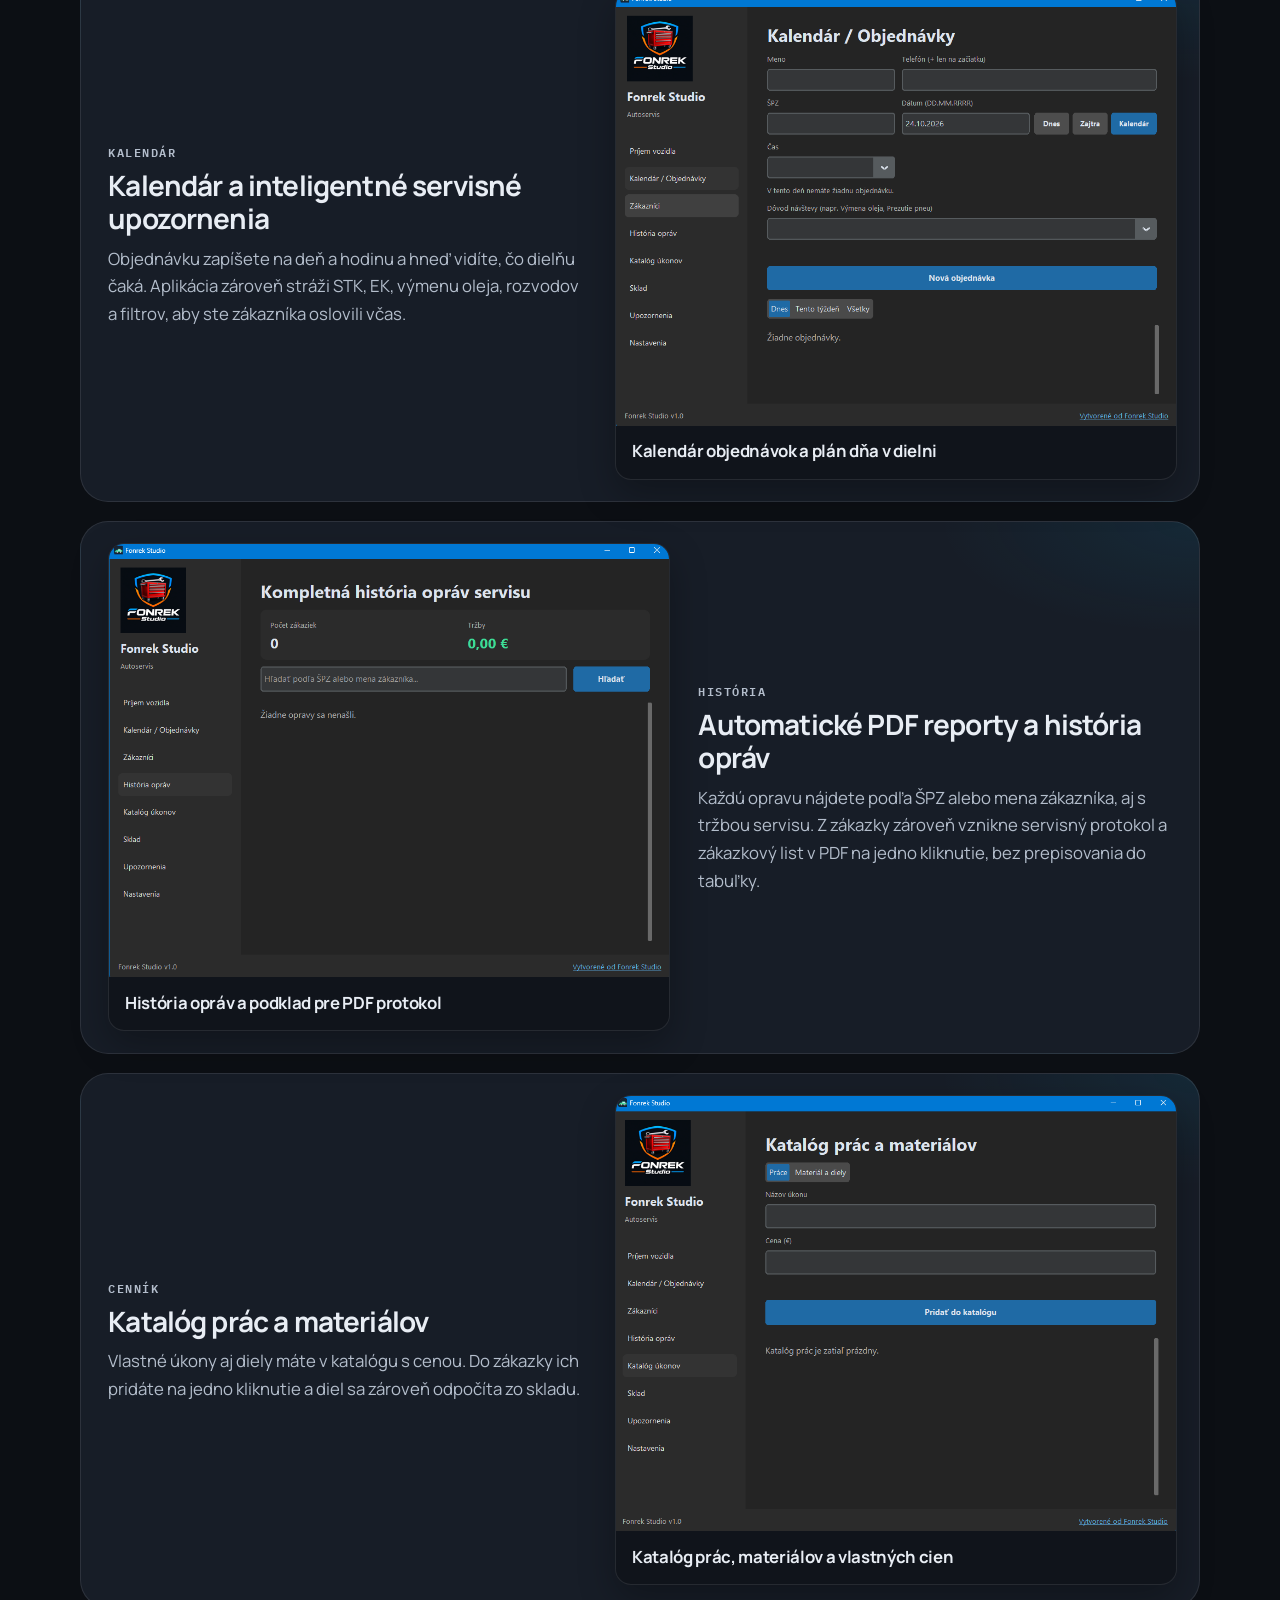
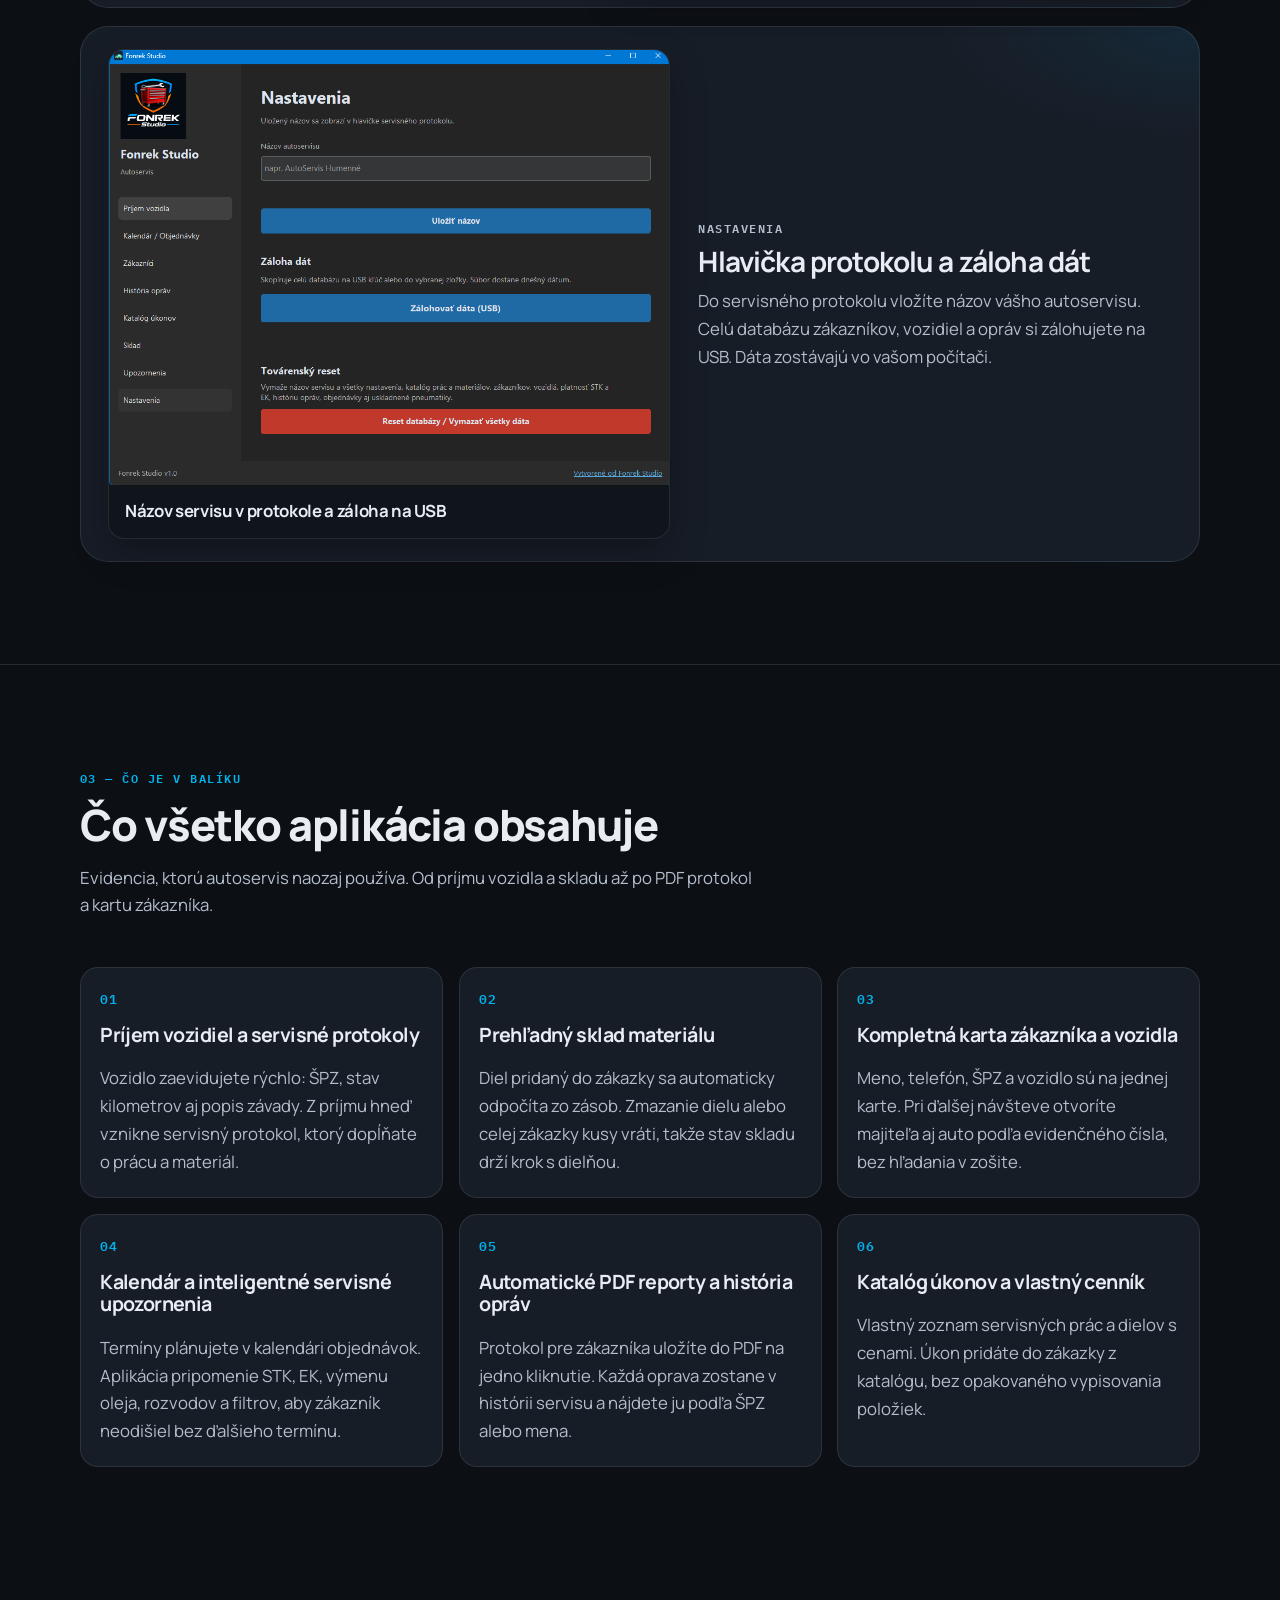
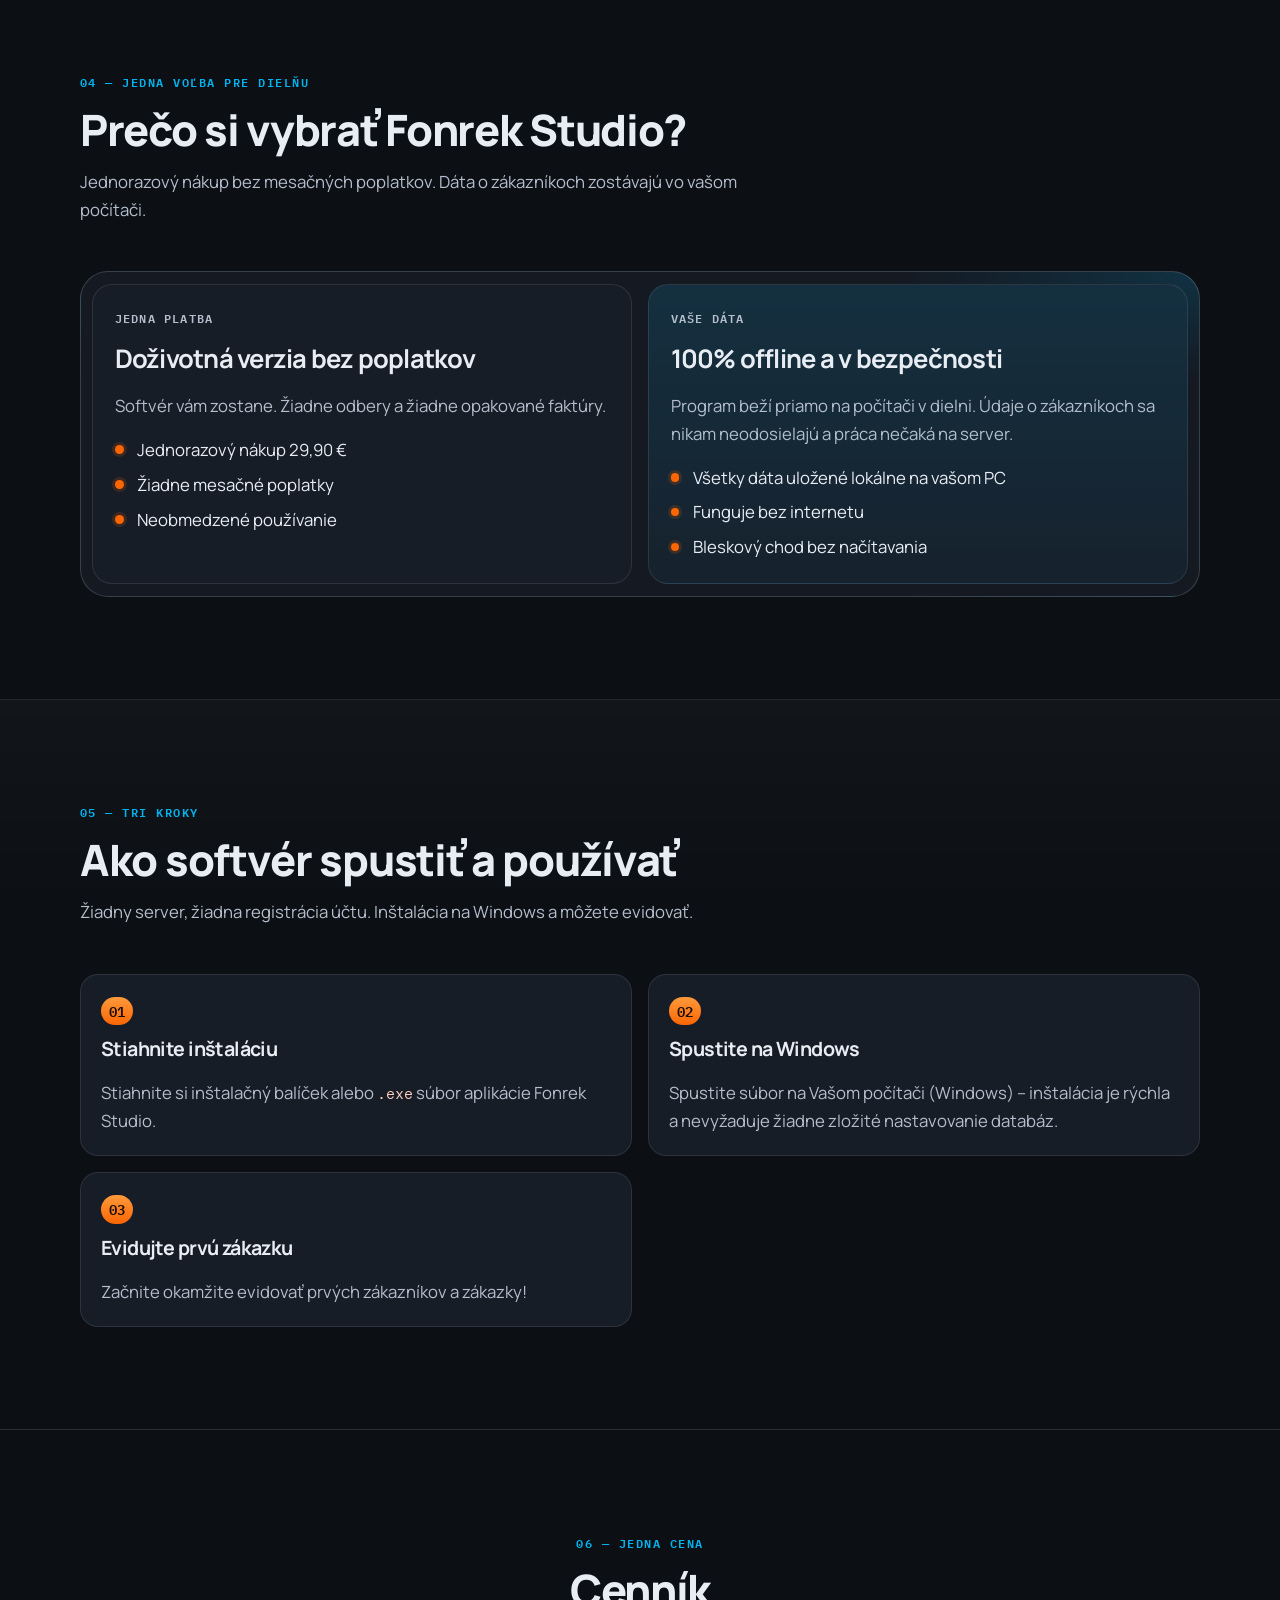
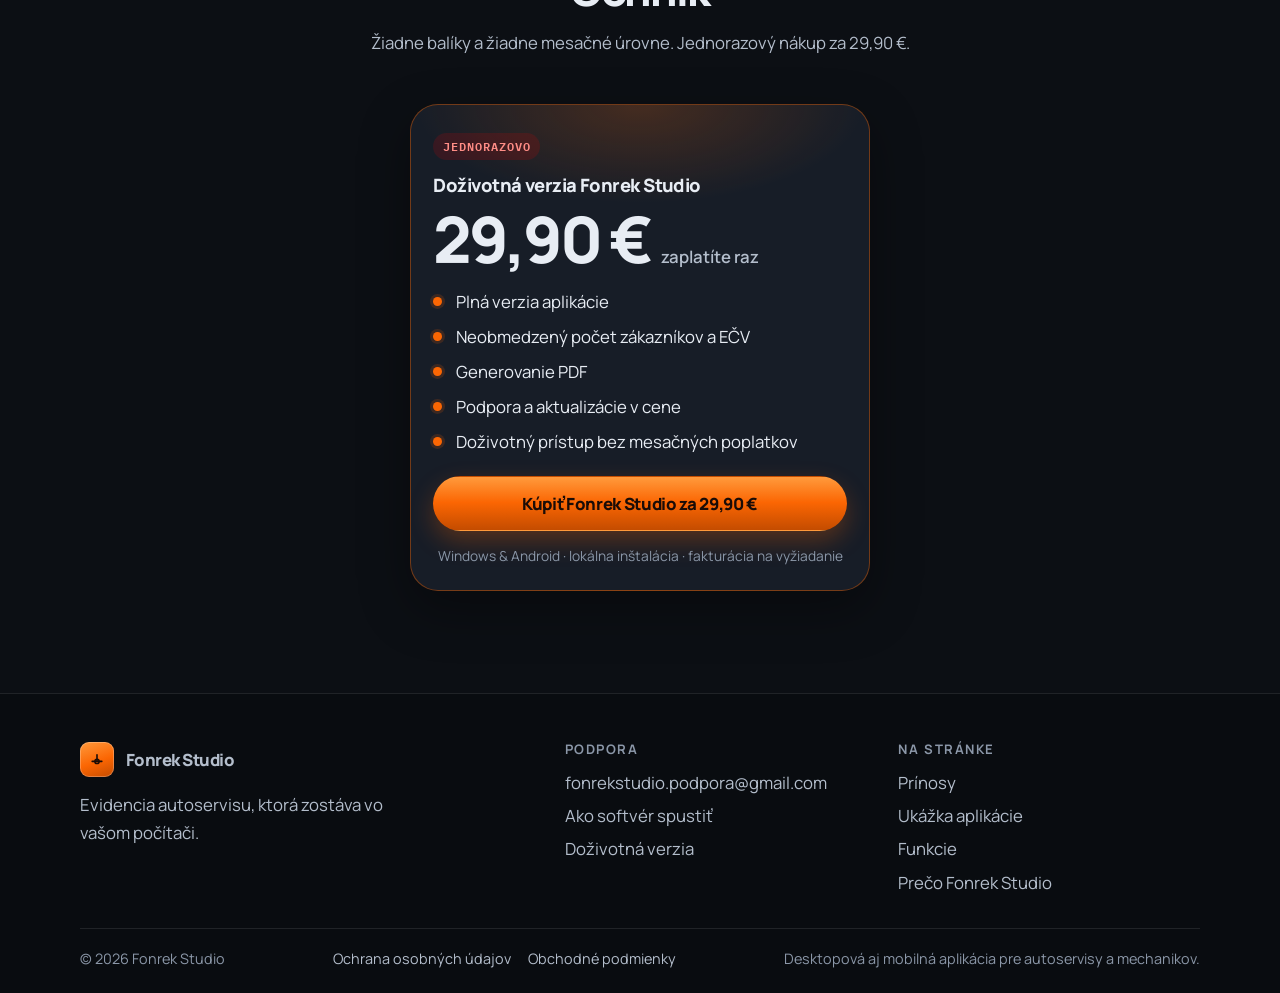
==== commit 8abf60b6: "Remove the practice demo video section from the homepage. Co-authored-by: Cursor <cursoragent@cursor" ====
--- a/index.html
+++ b/index.html
@@ -292,25 +292,6 @@
         </div>
       </section>
 
-      <section class="section demo-section" id="video-ukazka" aria-labelledby="demo-title">
-        <div class="container">
-          <header class="section-head">
-            <p class="eyebrow">Ukážka v praxi</p>
-            <h2 id="demo-title">🎬 Pozrite sa, ako funguje Fonrek Studio v praxi</h2>
-            <p class="lede">
-              Pozrite si ukážku kompletnej správy servisu: od príjmu vozidla podľa ŠPZ,
-              cez plánovanie v kalendári až po históriu opráv a generovanie PDF protokolov.
-            </p>
-          </header>
-
-          <div class="demo-video">
-            <video controls preload="metadata" playsinline>
-              <source src="ukazka-aplikacie.mp4" type="video/mp4" />
-            </video>
-          </div>
-        </div>
-      </section>
-
       <section class="section" id="funkcie" aria-labelledby="features-title">
         <div class="container">
           <header class="section-head">
--- a/styles.css
+++ b/styles.css
@@ -710,30 +710,6 @@
   filter: brightness(1.06);
 }
 
-.demo-section .section-head {
-  margin-inline: auto;
-  text-align: center;
-}
-
-.demo-section .lede {
-  margin-inline: auto;
-}
-
-.demo-video {
-  width: min(100%, 900px);
-  margin-inline: auto;
-}
-
-.demo-video video {
-  display: block;
-  width: 100%;
-  height: auto;
-  border: 1px solid var(--line-strong);
-  border-radius: 18px;
-  background: #10141b;
-  box-shadow: var(--shadow);
-}
-
 .lightbox {
   position: fixed;
   width: min(1080px, calc(100% - 2rem));
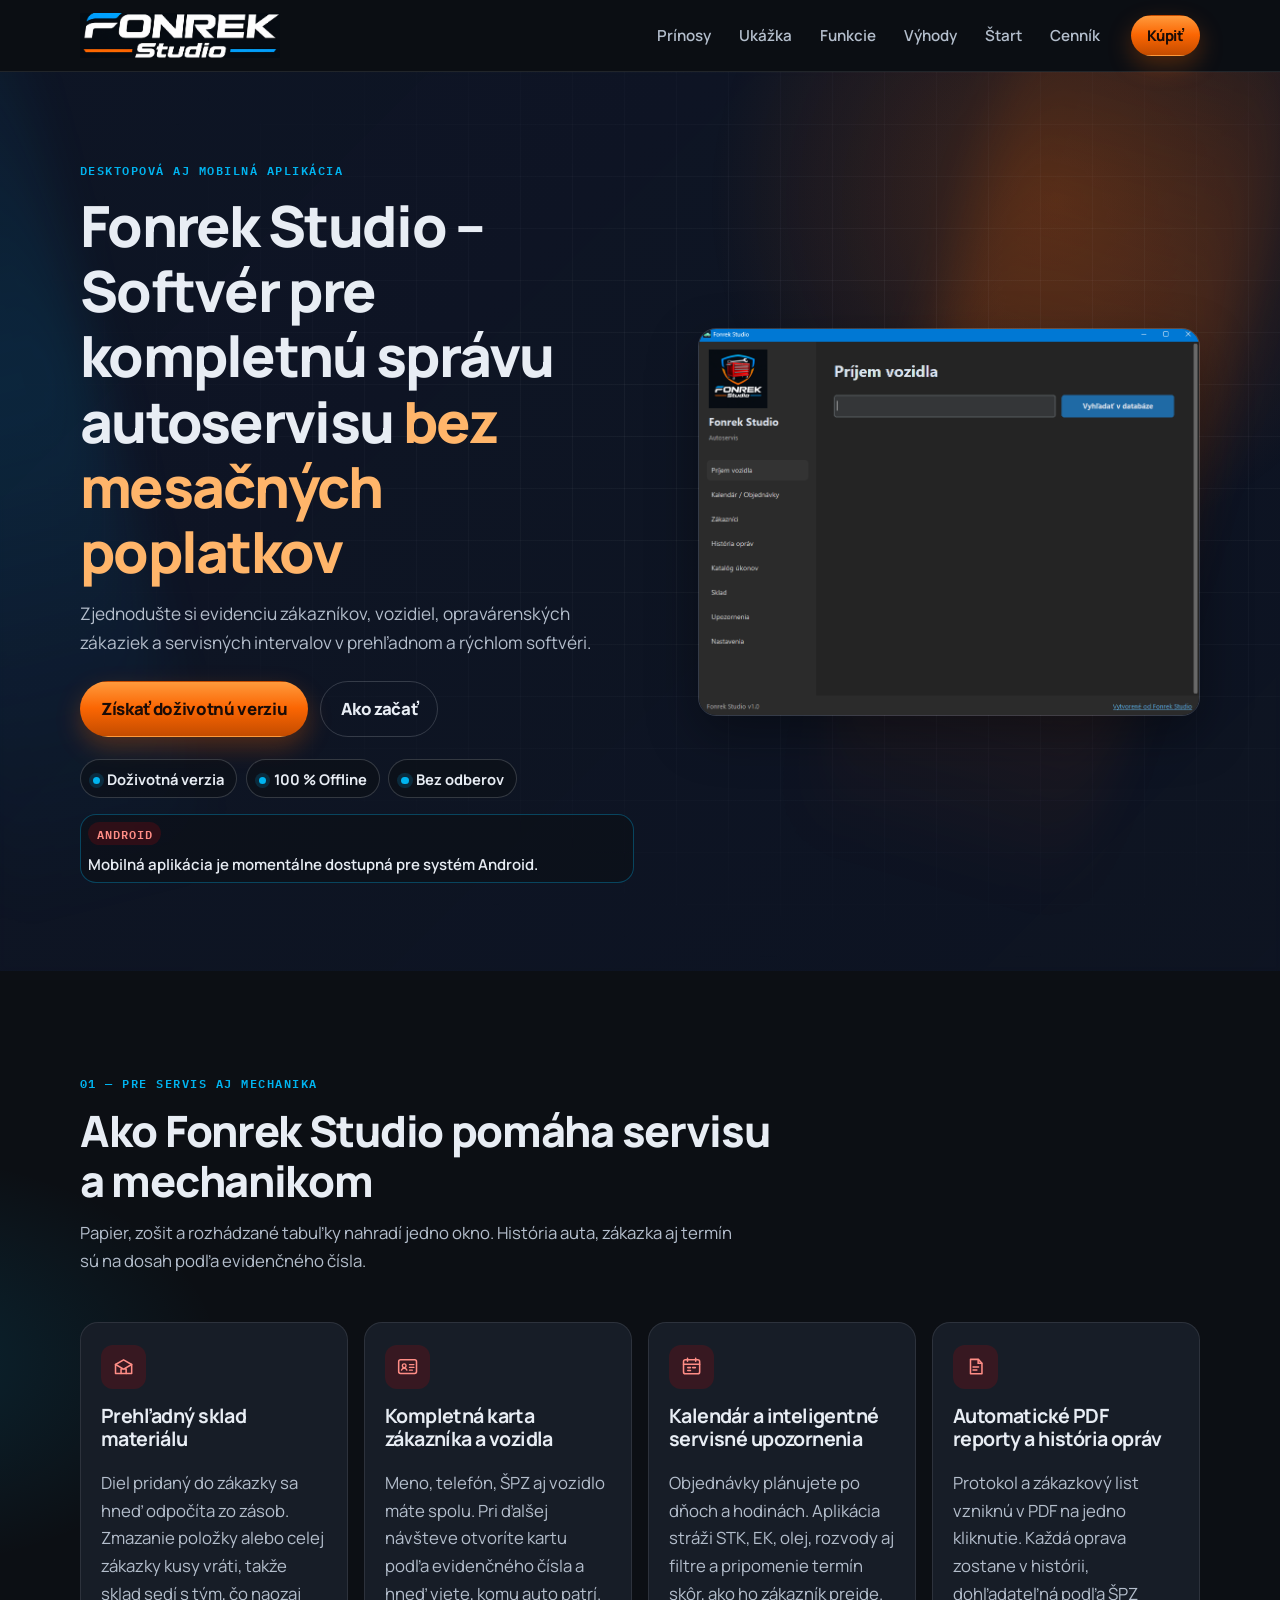
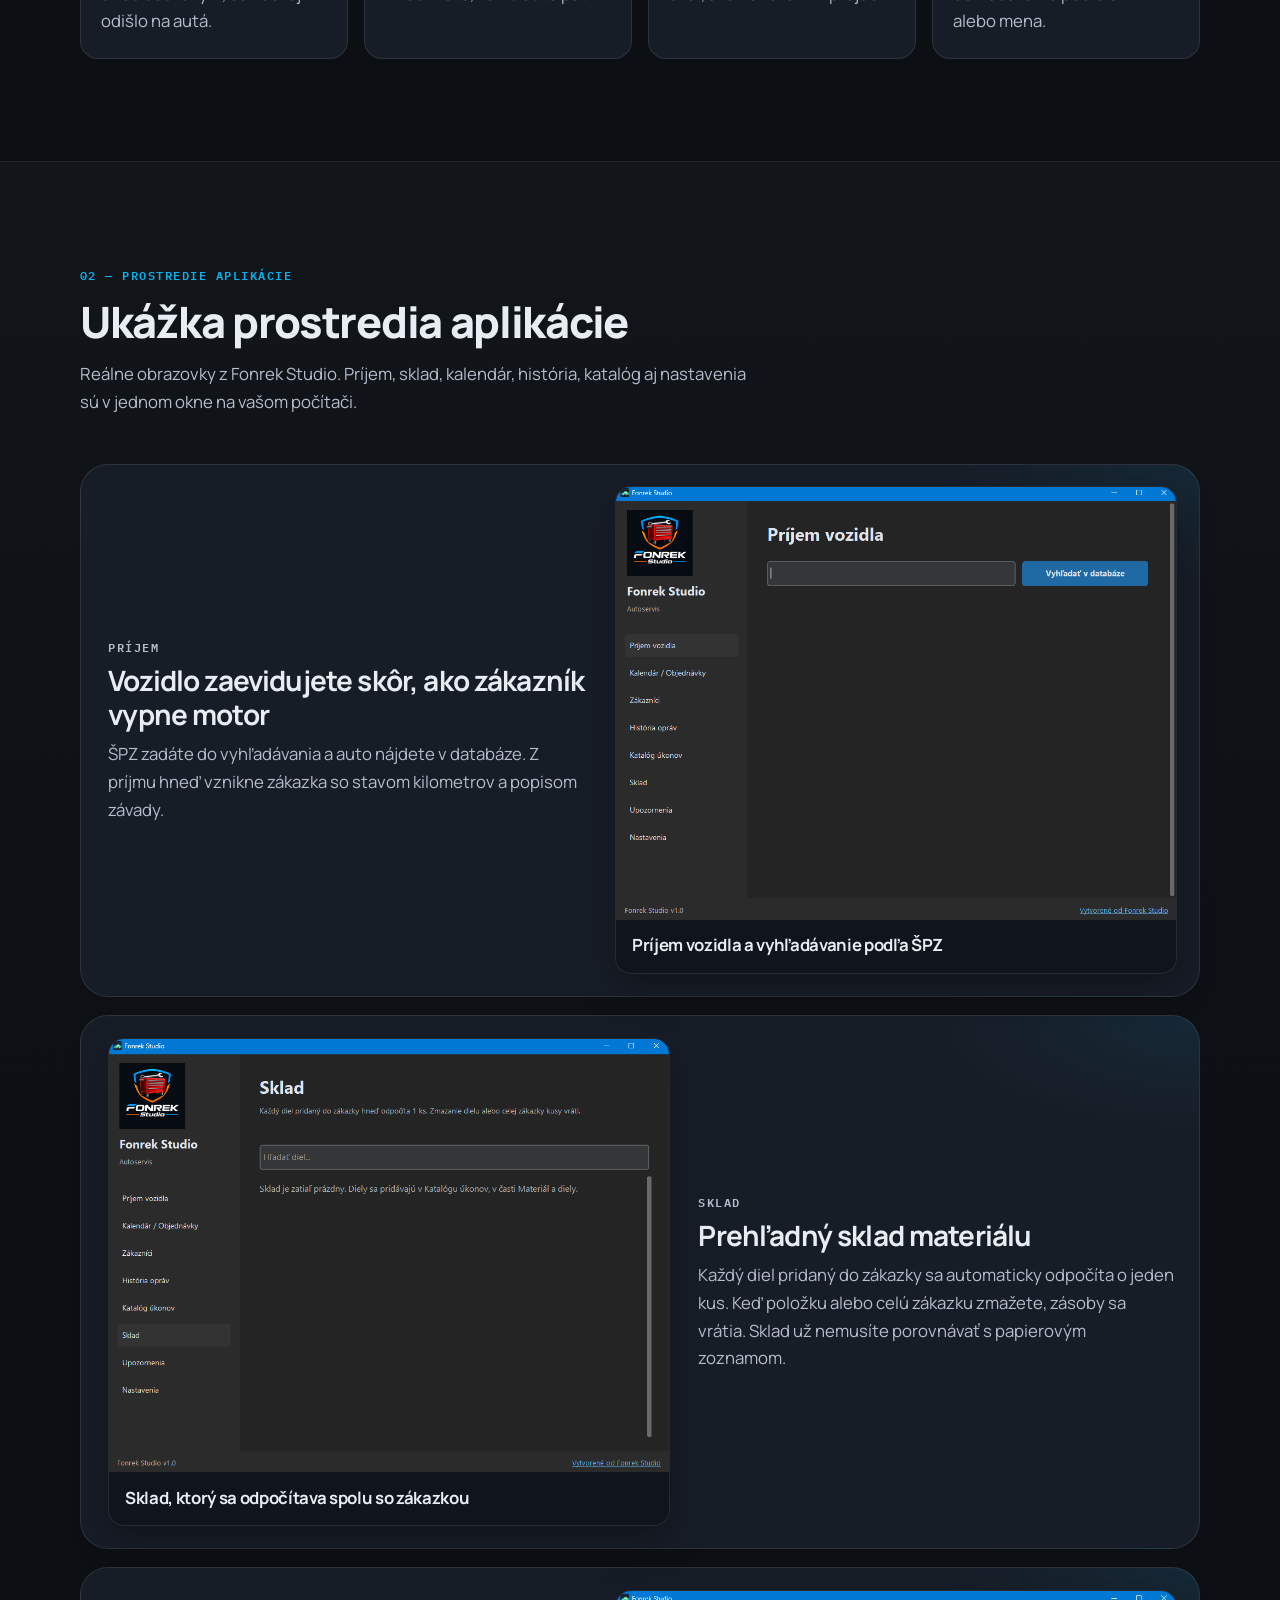
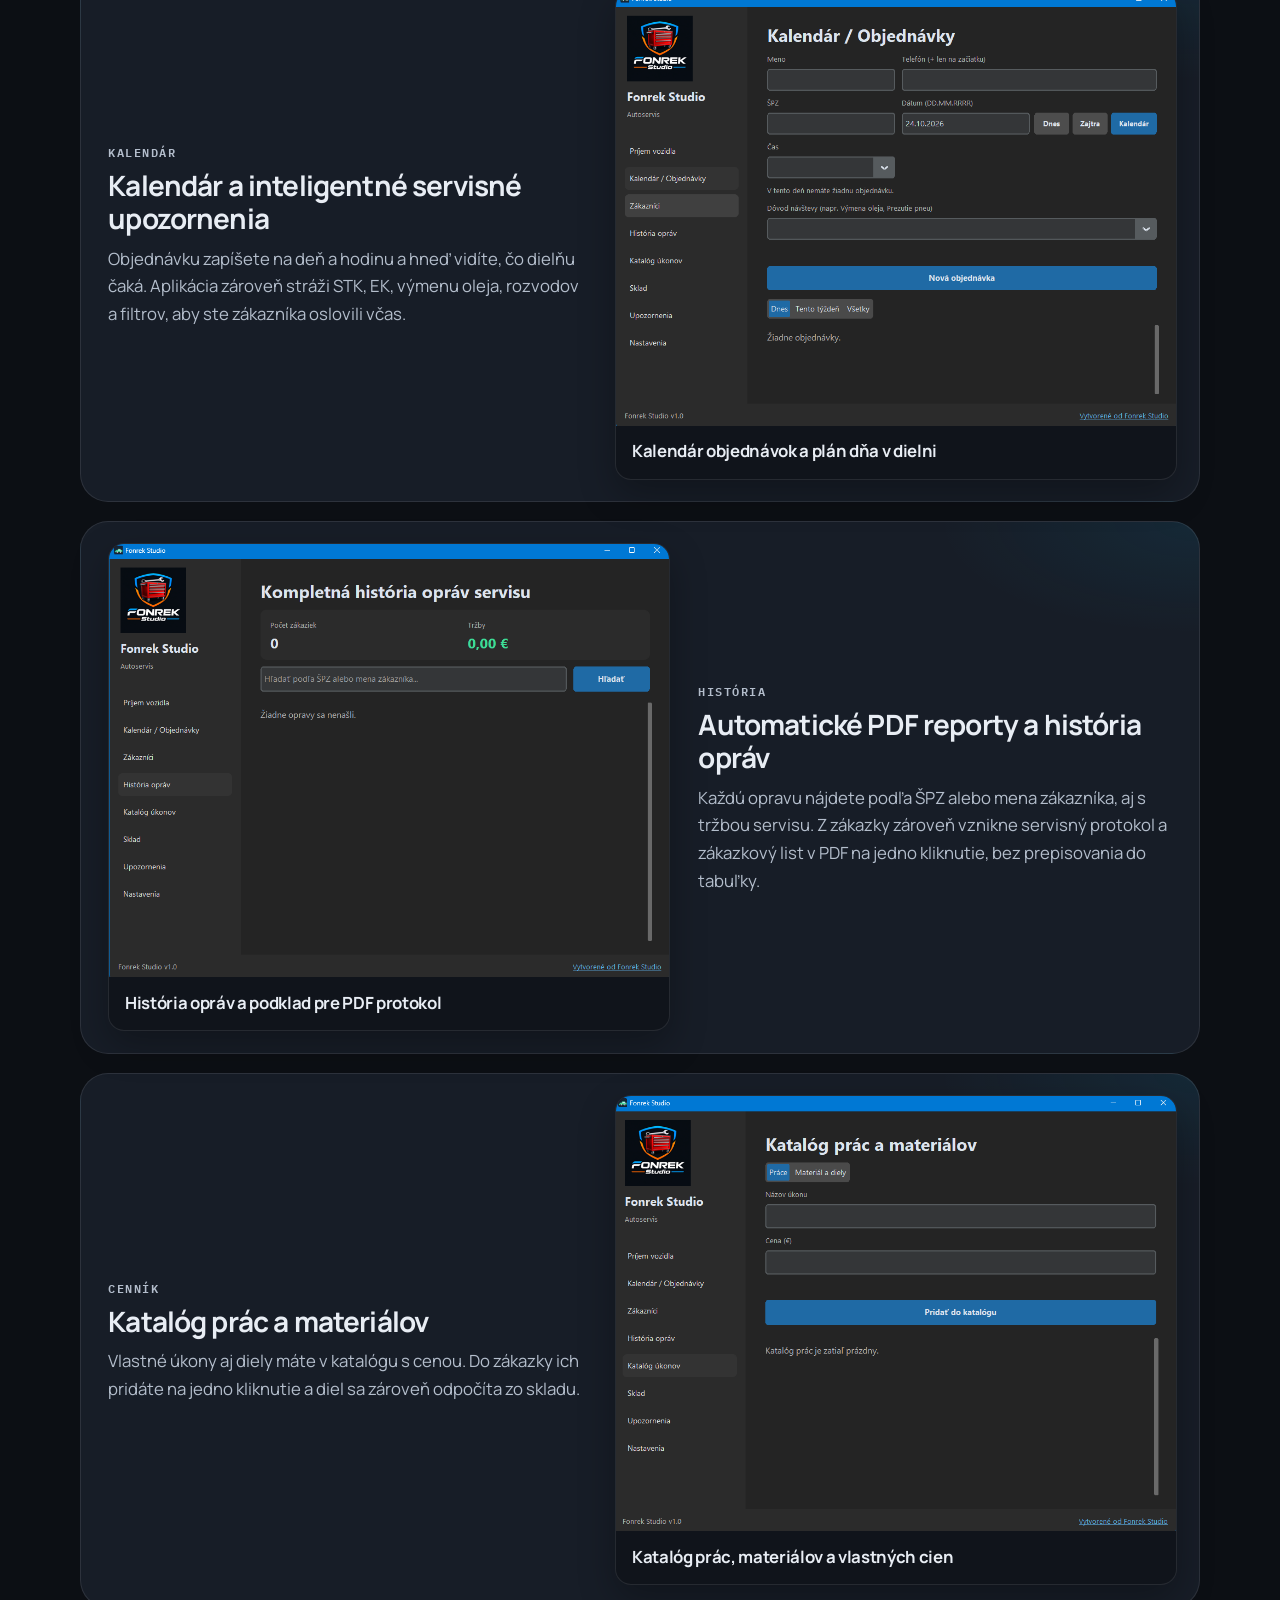
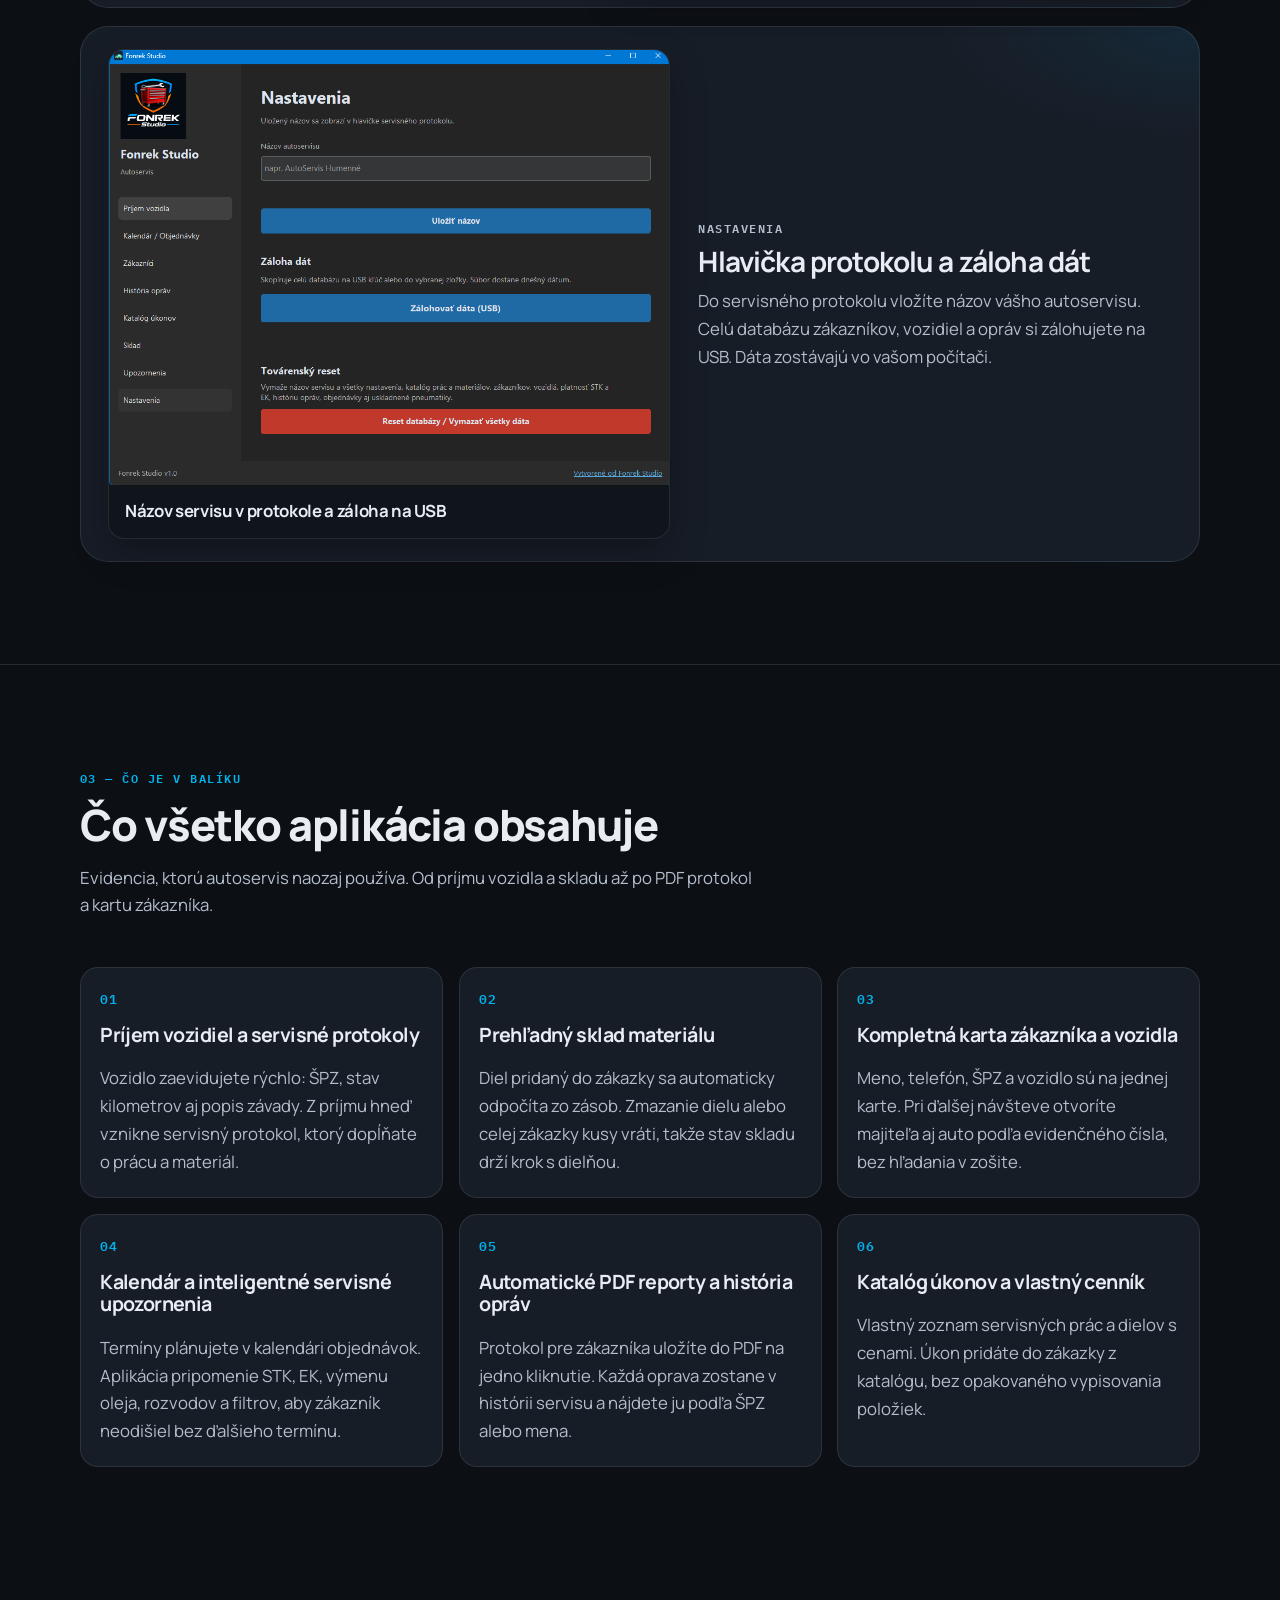
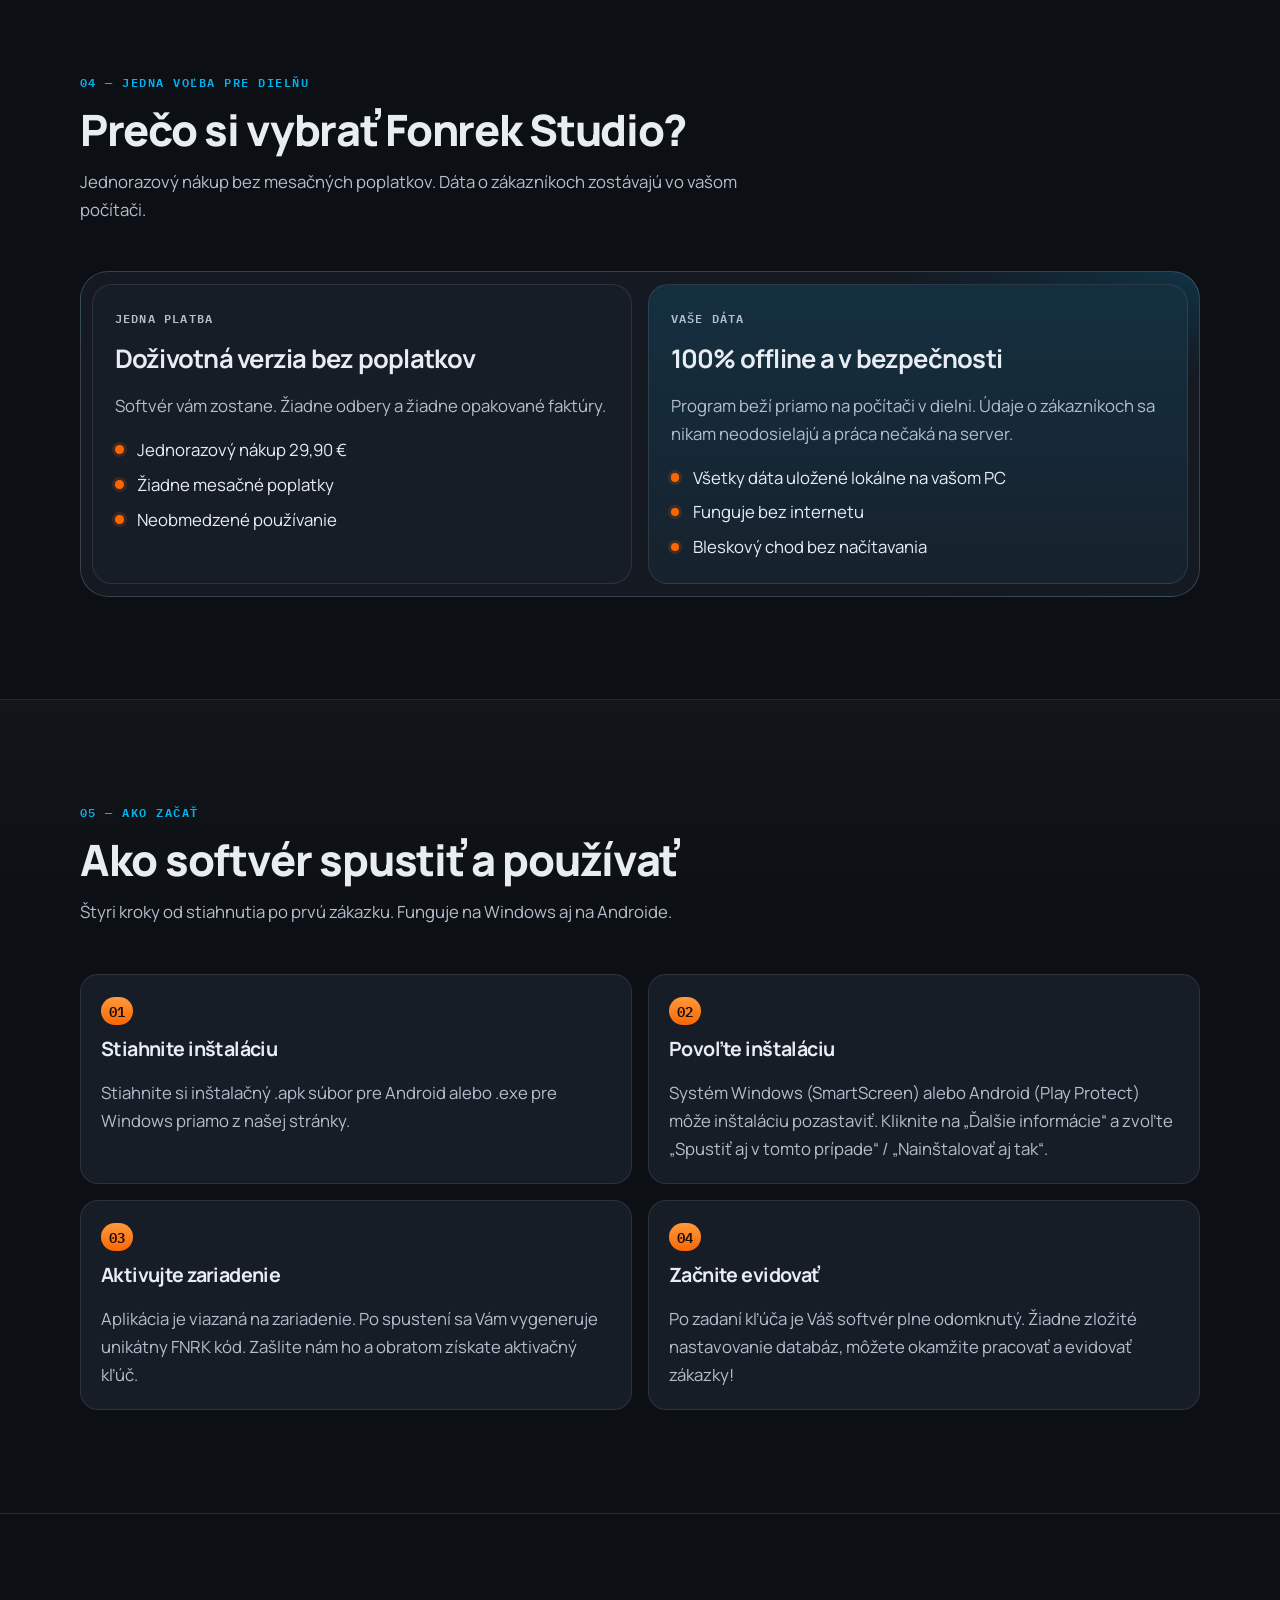
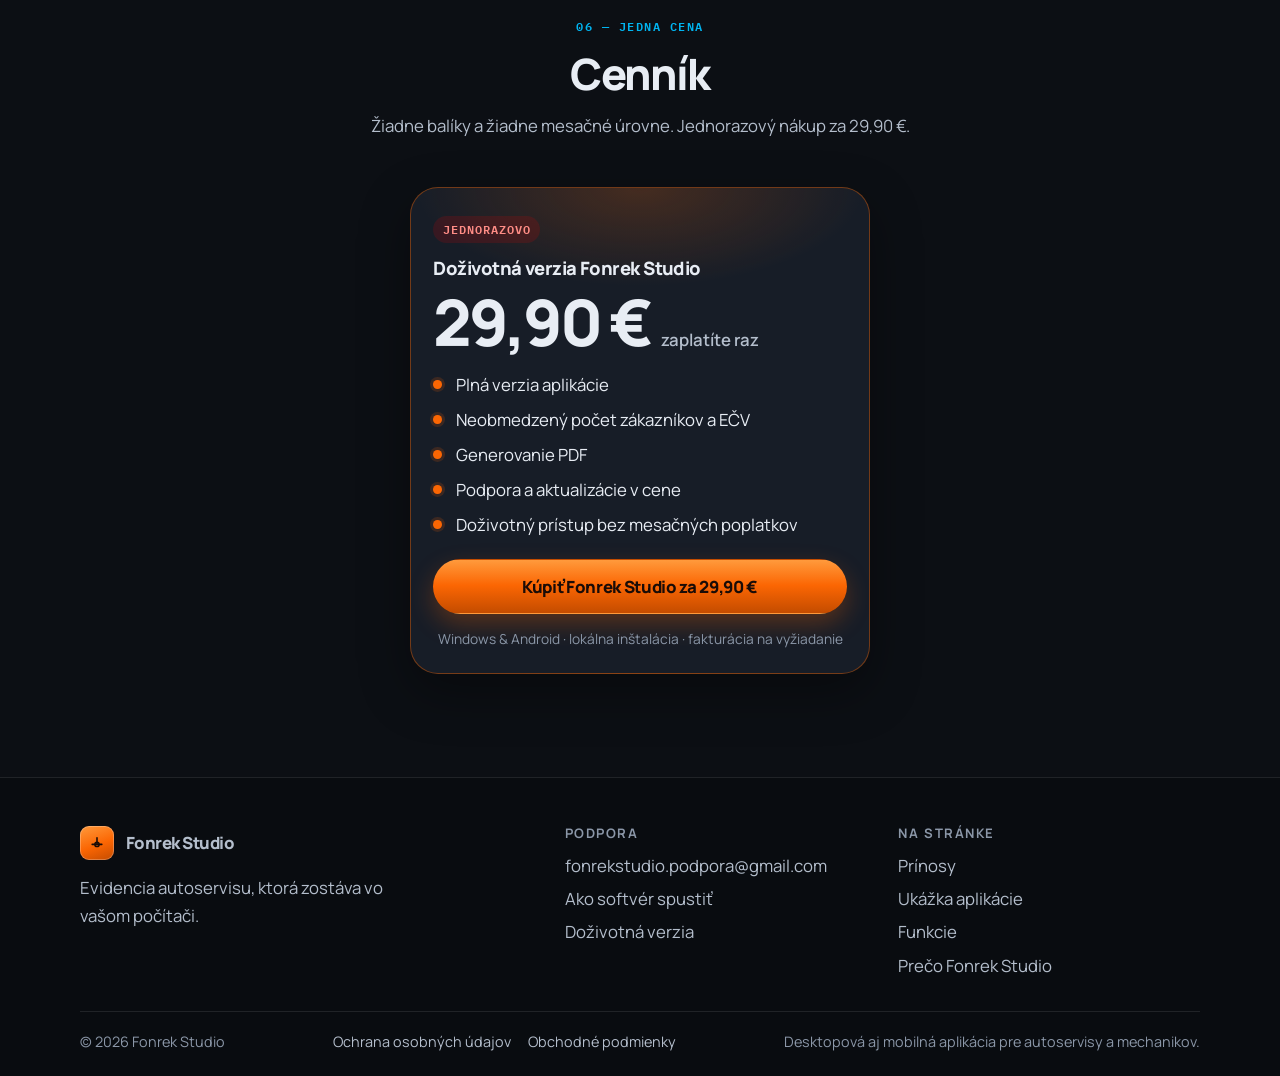
==== commit 76b91f90: "Replace the startup steps with download, permission, activation, and first use. Co-authored-by: Curs" ====
--- a/index.html
+++ b/index.html
@@ -398,28 +398,29 @@
       <section class="section section-alt" id="start" aria-labelledby="start-title">
         <div class="container">
           <header class="section-head">
-            <p class="eyebrow">05 — Tri kroky</p>
+            <p class="eyebrow">05 — Ako začať</p>
             <h2 id="start-title">Ako softvér spustiť a používať</h2>
             <p class="lede">
-              Žiadny server, žiadna registrácia účtu. Inštalácia na Windows a môžete evidovať.
+              Štyri kroky od stiahnutia po prvú zákazku. Funguje na Windows aj na Androide.
             </p>
           </header>
 
           <ol class="steps">
             <li>
               <h3>Stiahnite inštaláciu</h3>
-              <p>Stiahnite si inštalačný balíček alebo <code>.exe</code> súbor aplikácie Fonrek Studio.</p>
+              <p>Stiahnite si inštalačný .apk súbor pre Android alebo .exe pre Windows priamo z našej stránky.</p>
             </li>
             <li>
-              <h3>Spustite na Windows</h3>
-              <p>
-                Spustite súbor na Vašom počítači (Windows) – inštalácia je rýchla a nevyžaduje
-                žiadne zložité nastavovanie databáz.
-              </p>
+              <h3>Povoľte inštaláciu</h3>
+              <p>Systém Windows (SmartScreen) alebo Android (Play Protect) môže inštaláciu pozastaviť. Kliknite na „Ďalšie informácie“ a zvoľte „Spustiť aj v tomto prípade“ / „Nainštalovať aj tak“.</p>
             </li>
             <li>
-              <h3>Evidujte prvú zákazku</h3>
-              <p>Začnite okamžite evidovať prvých zákazníkov a zákazky!</p>
+              <h3>Aktivujte zariadenie</h3>
+              <p>Aplikácia je viazaná na zariadenie. Po spustení sa Vám vygeneruje unikátny FNRK kód. Zašlite nám ho a obratom získate aktivačný kľúč.</p>
+            </li>
+            <li>
+              <h3>Začnite evidovať</h3>
+              <p>Po zadaní kľúča je Váš softvér plne odomknutý. Žiadne zložité nastavovanie databáz, môžete okamžite pracovať a evidovať zákazky!</p>
             </li>
           </ol>
         </div>
